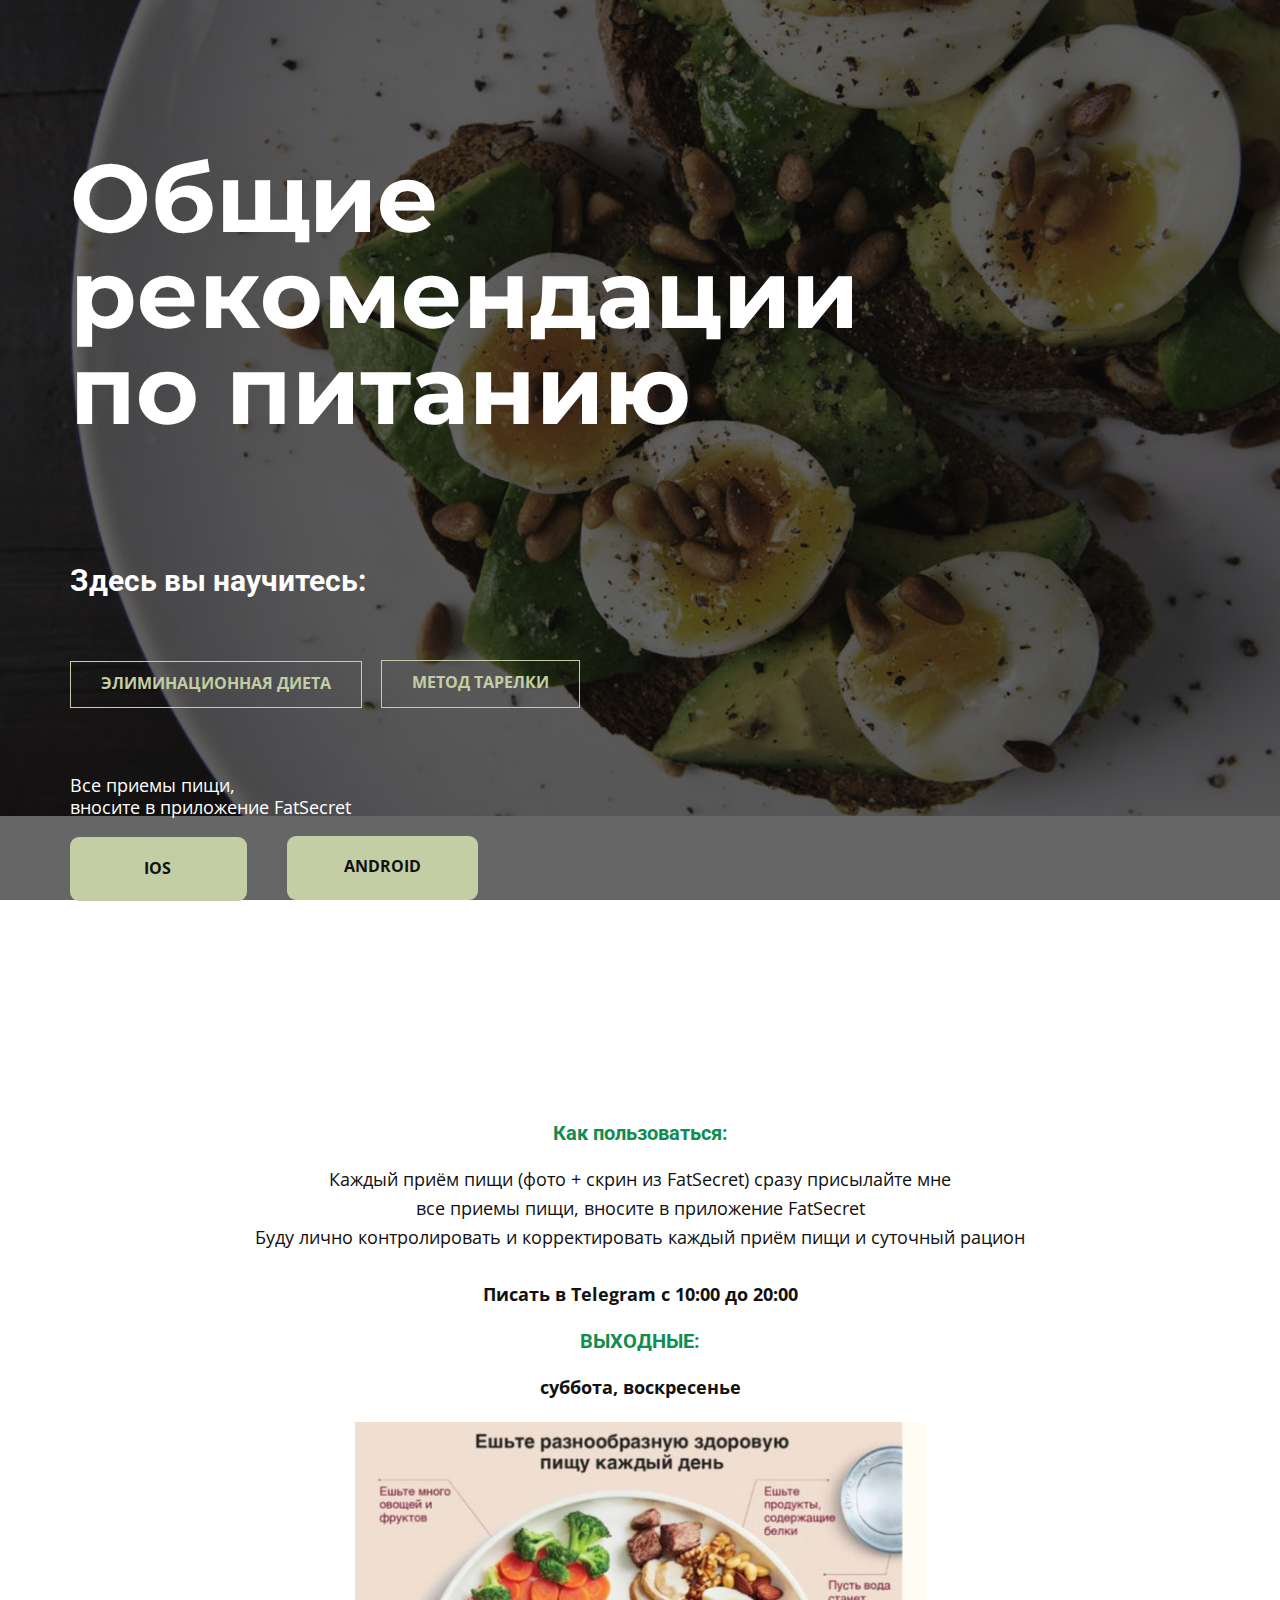
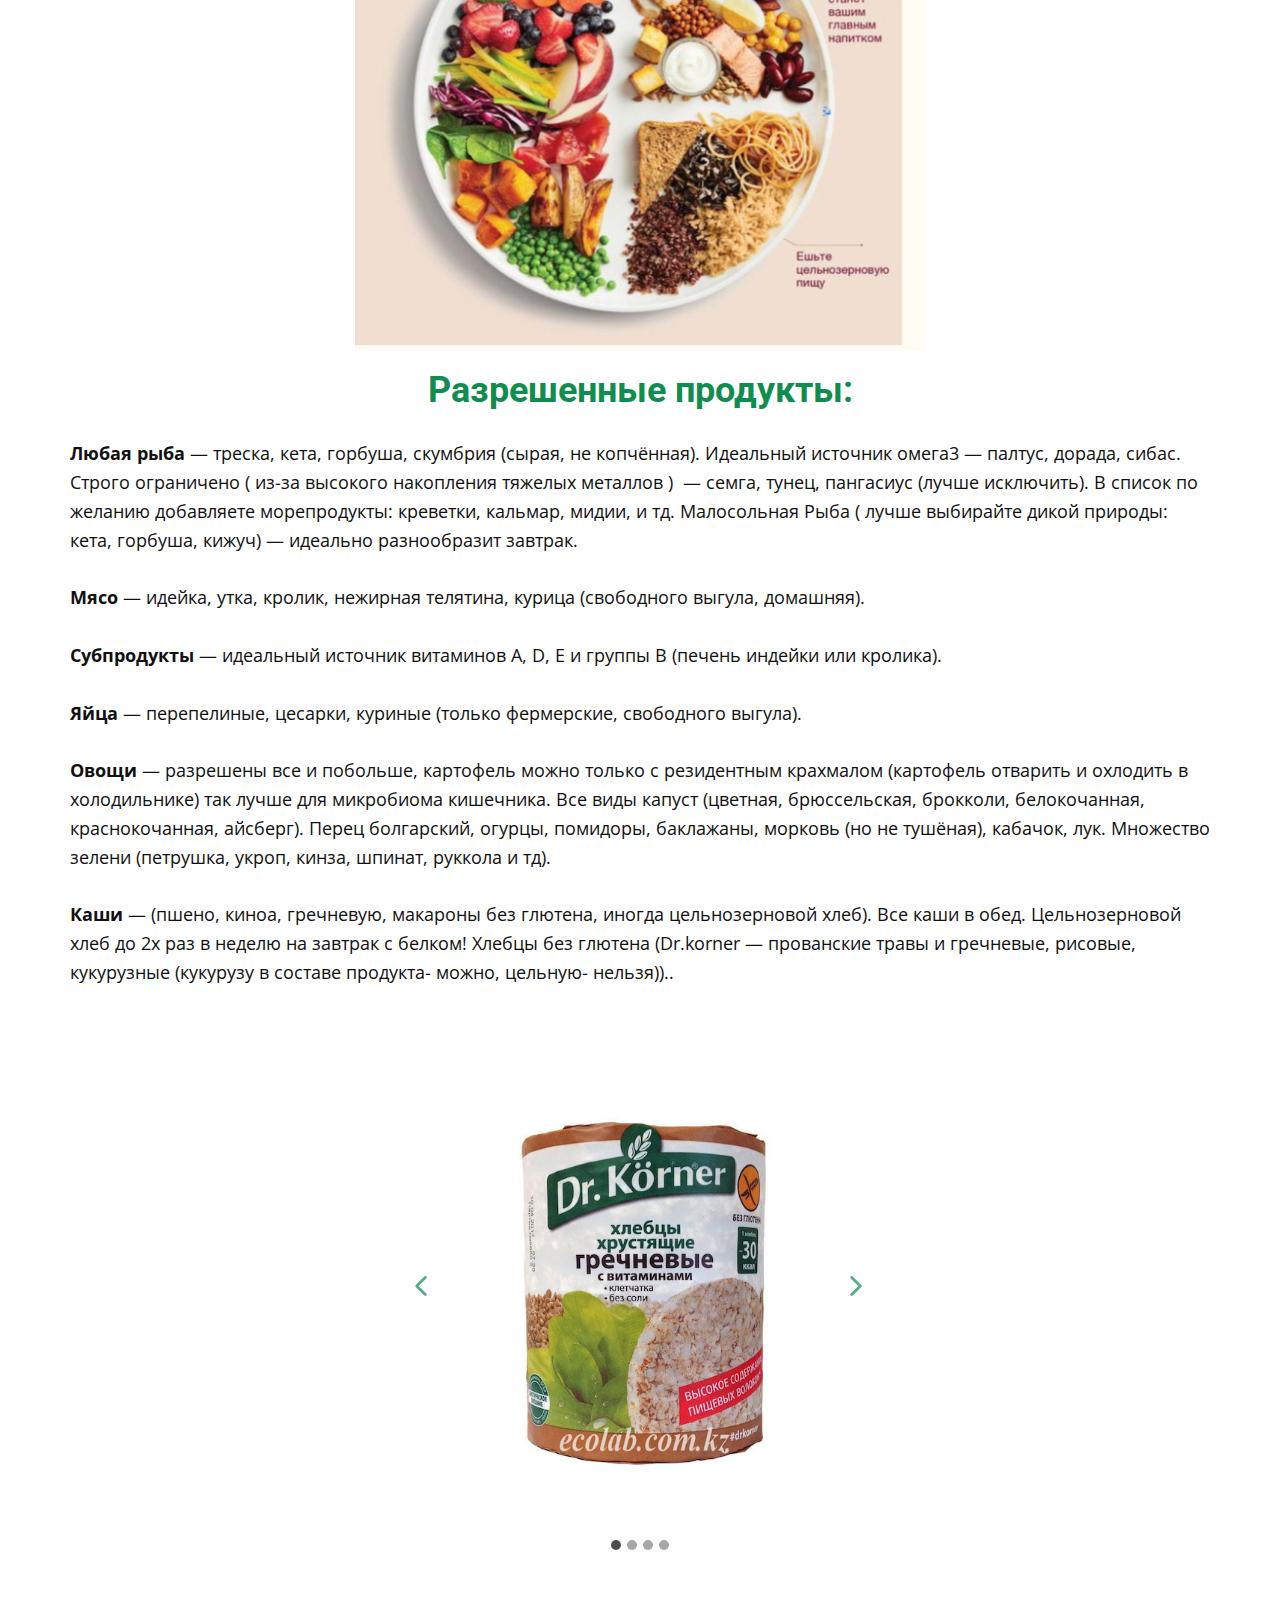
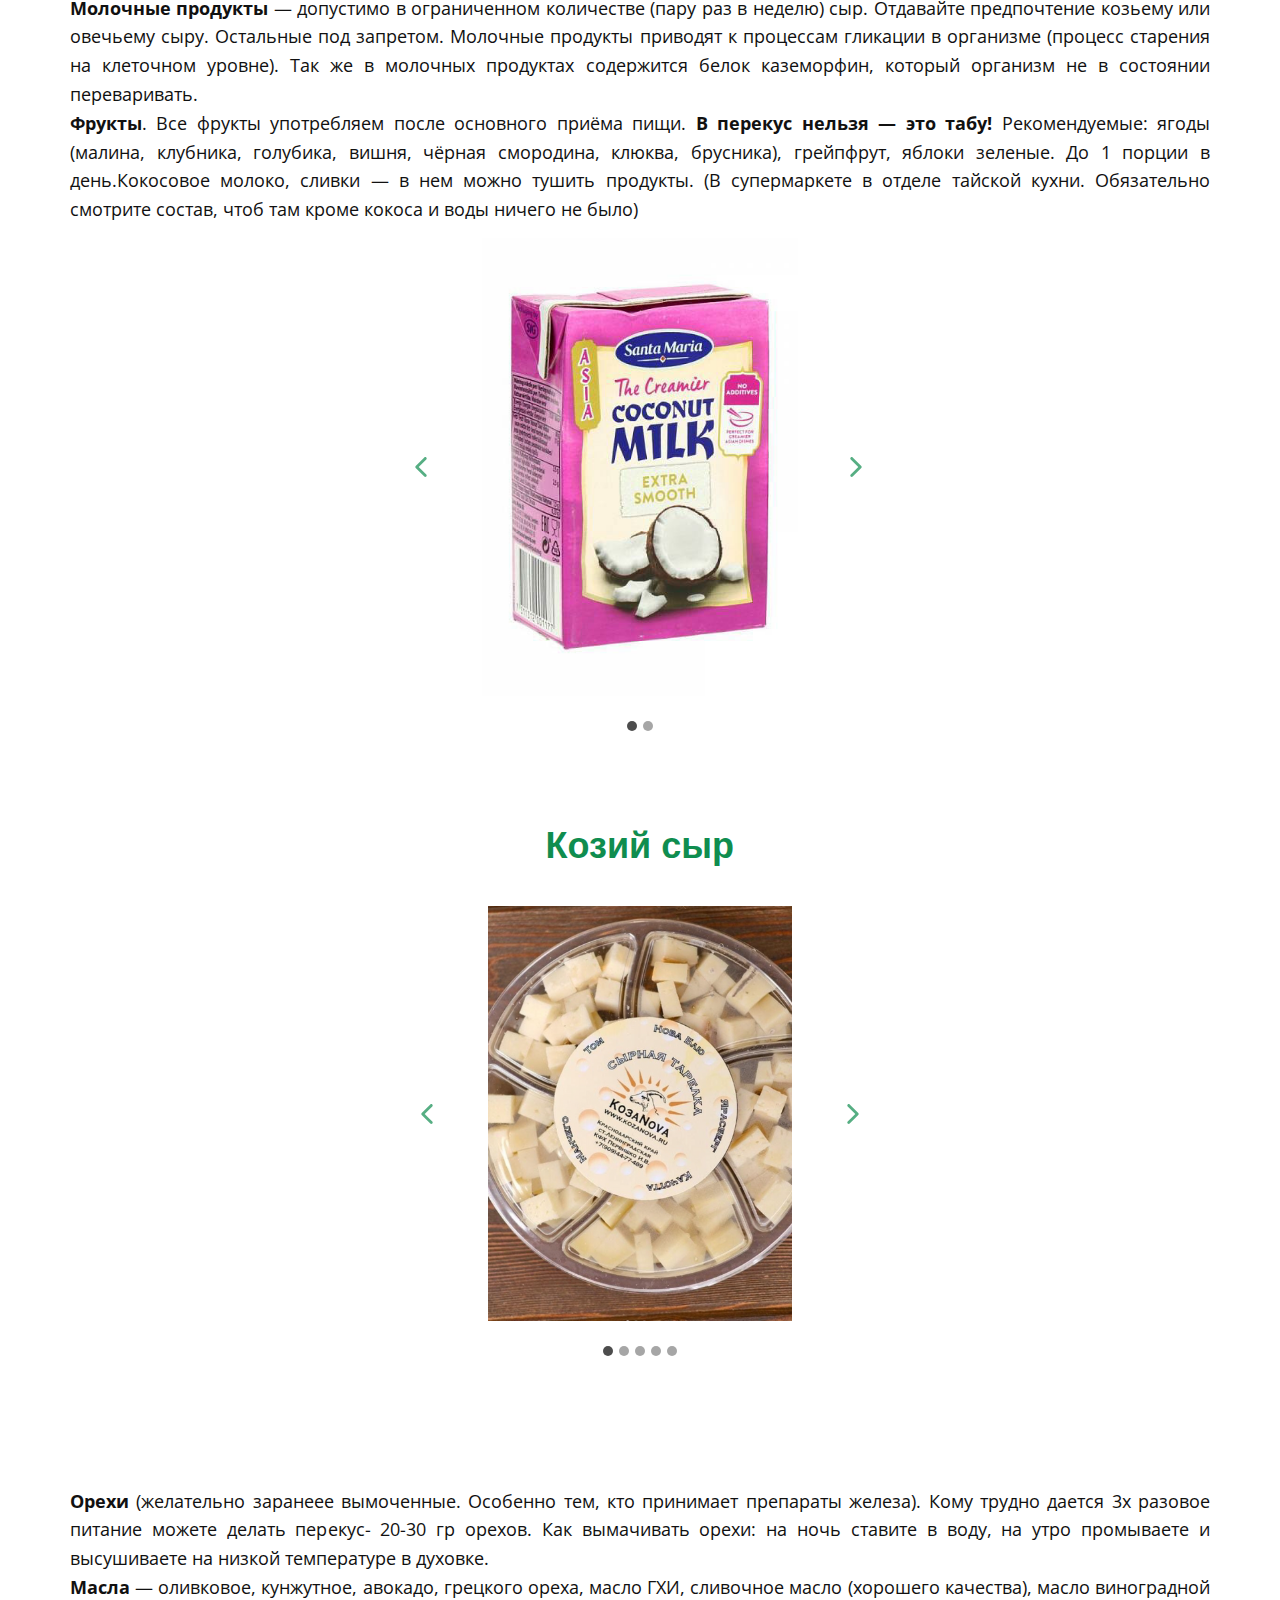
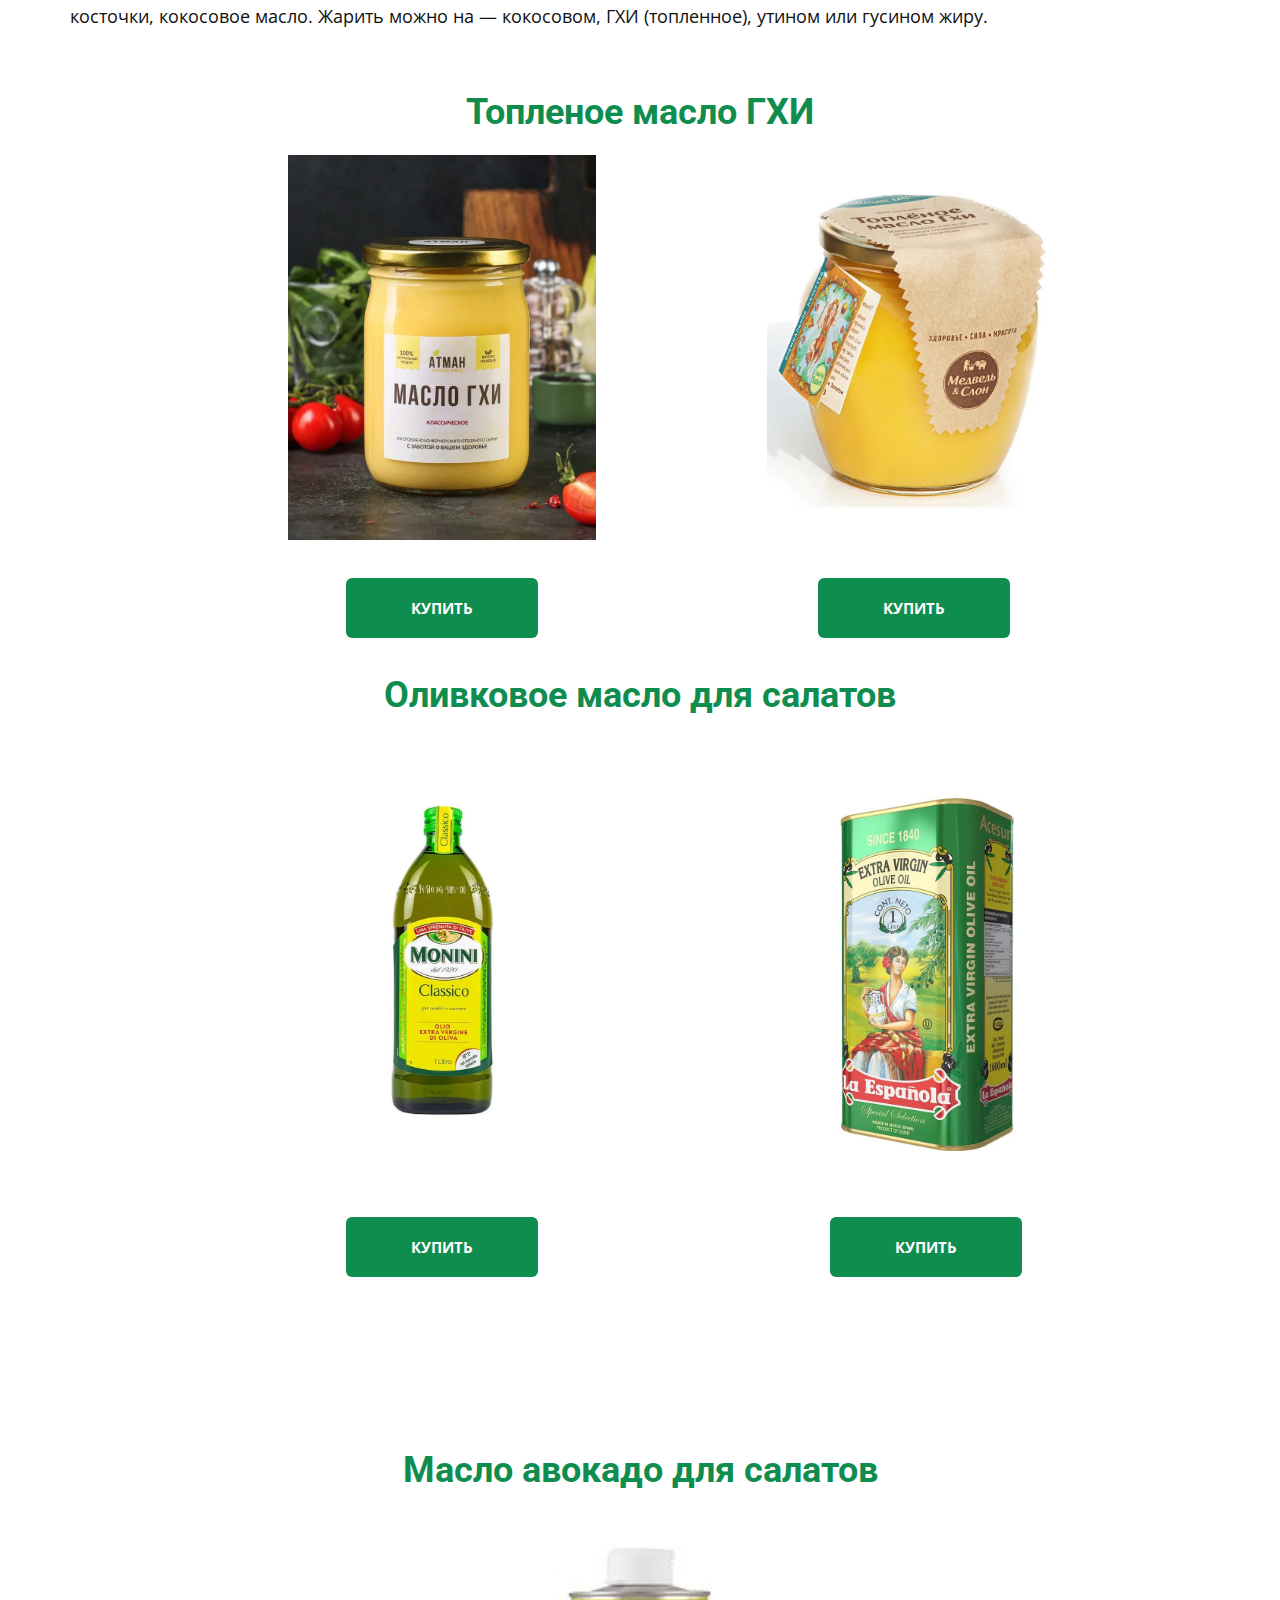
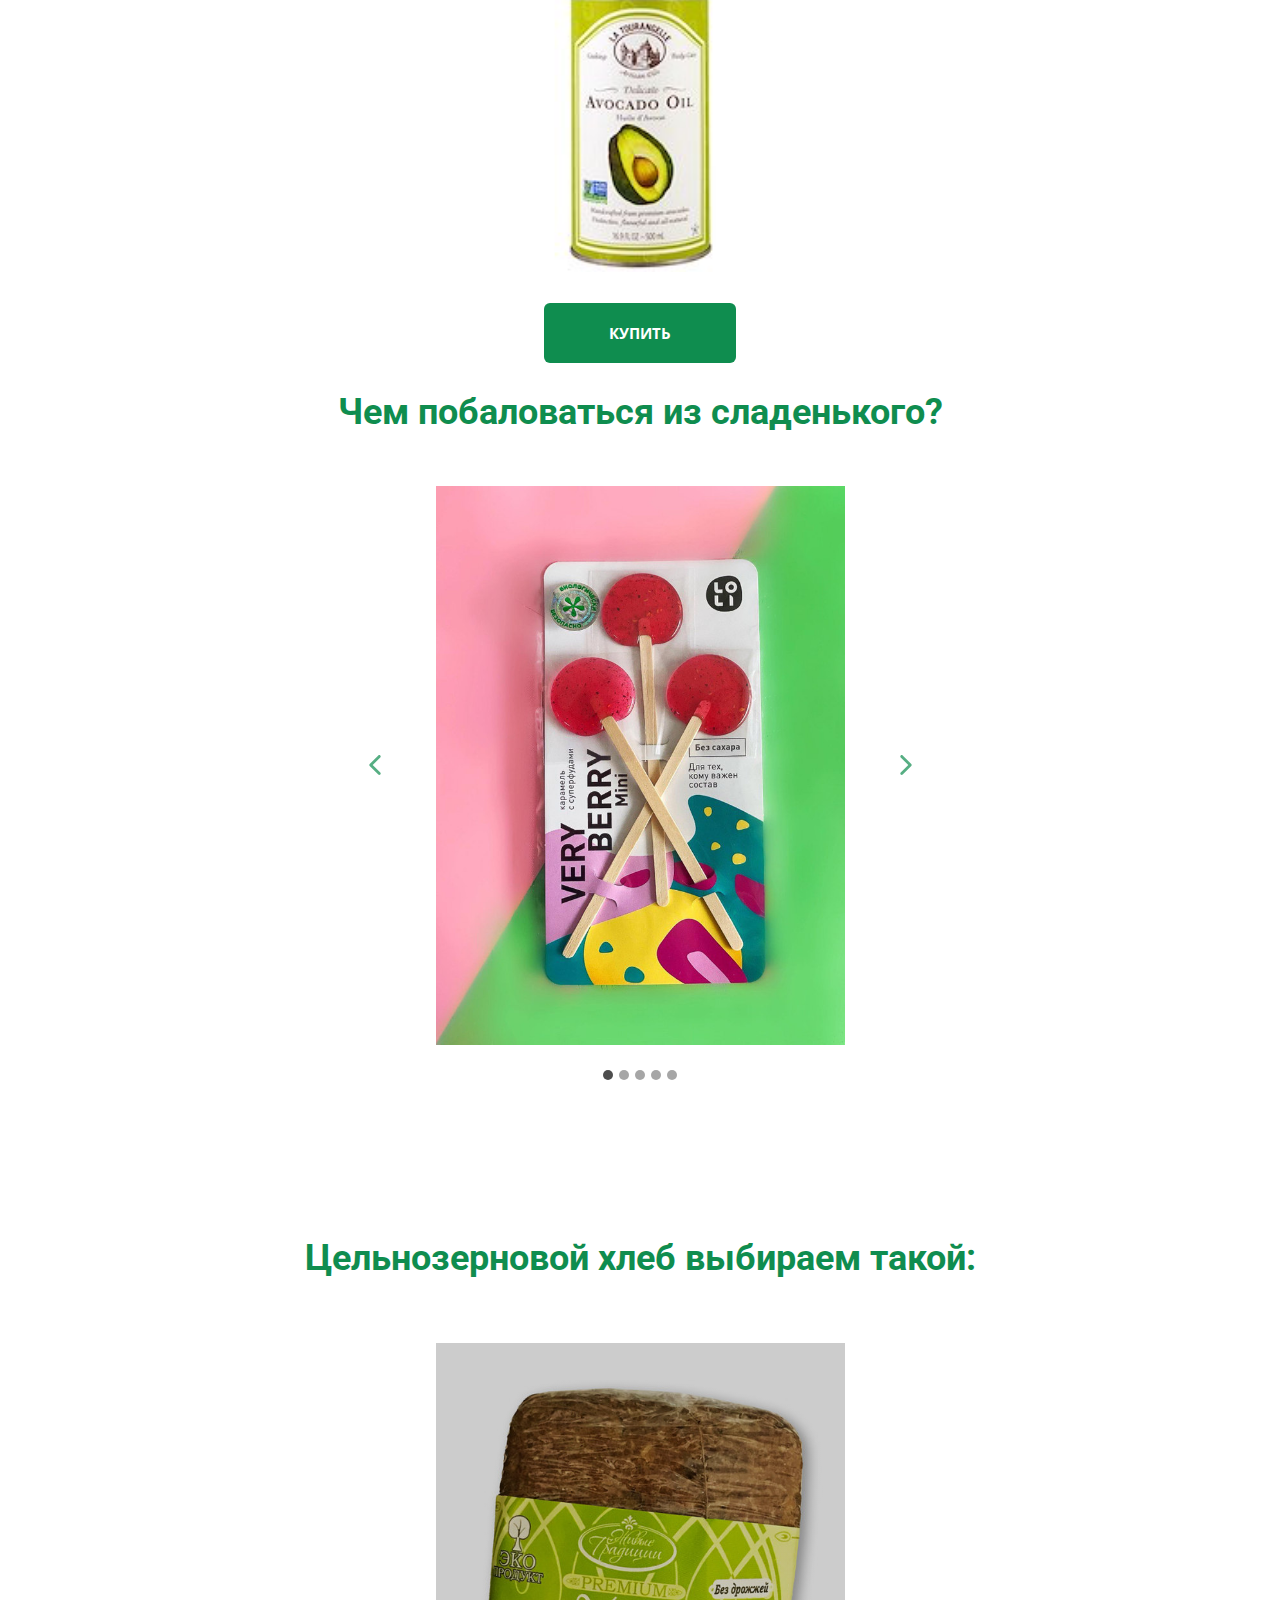
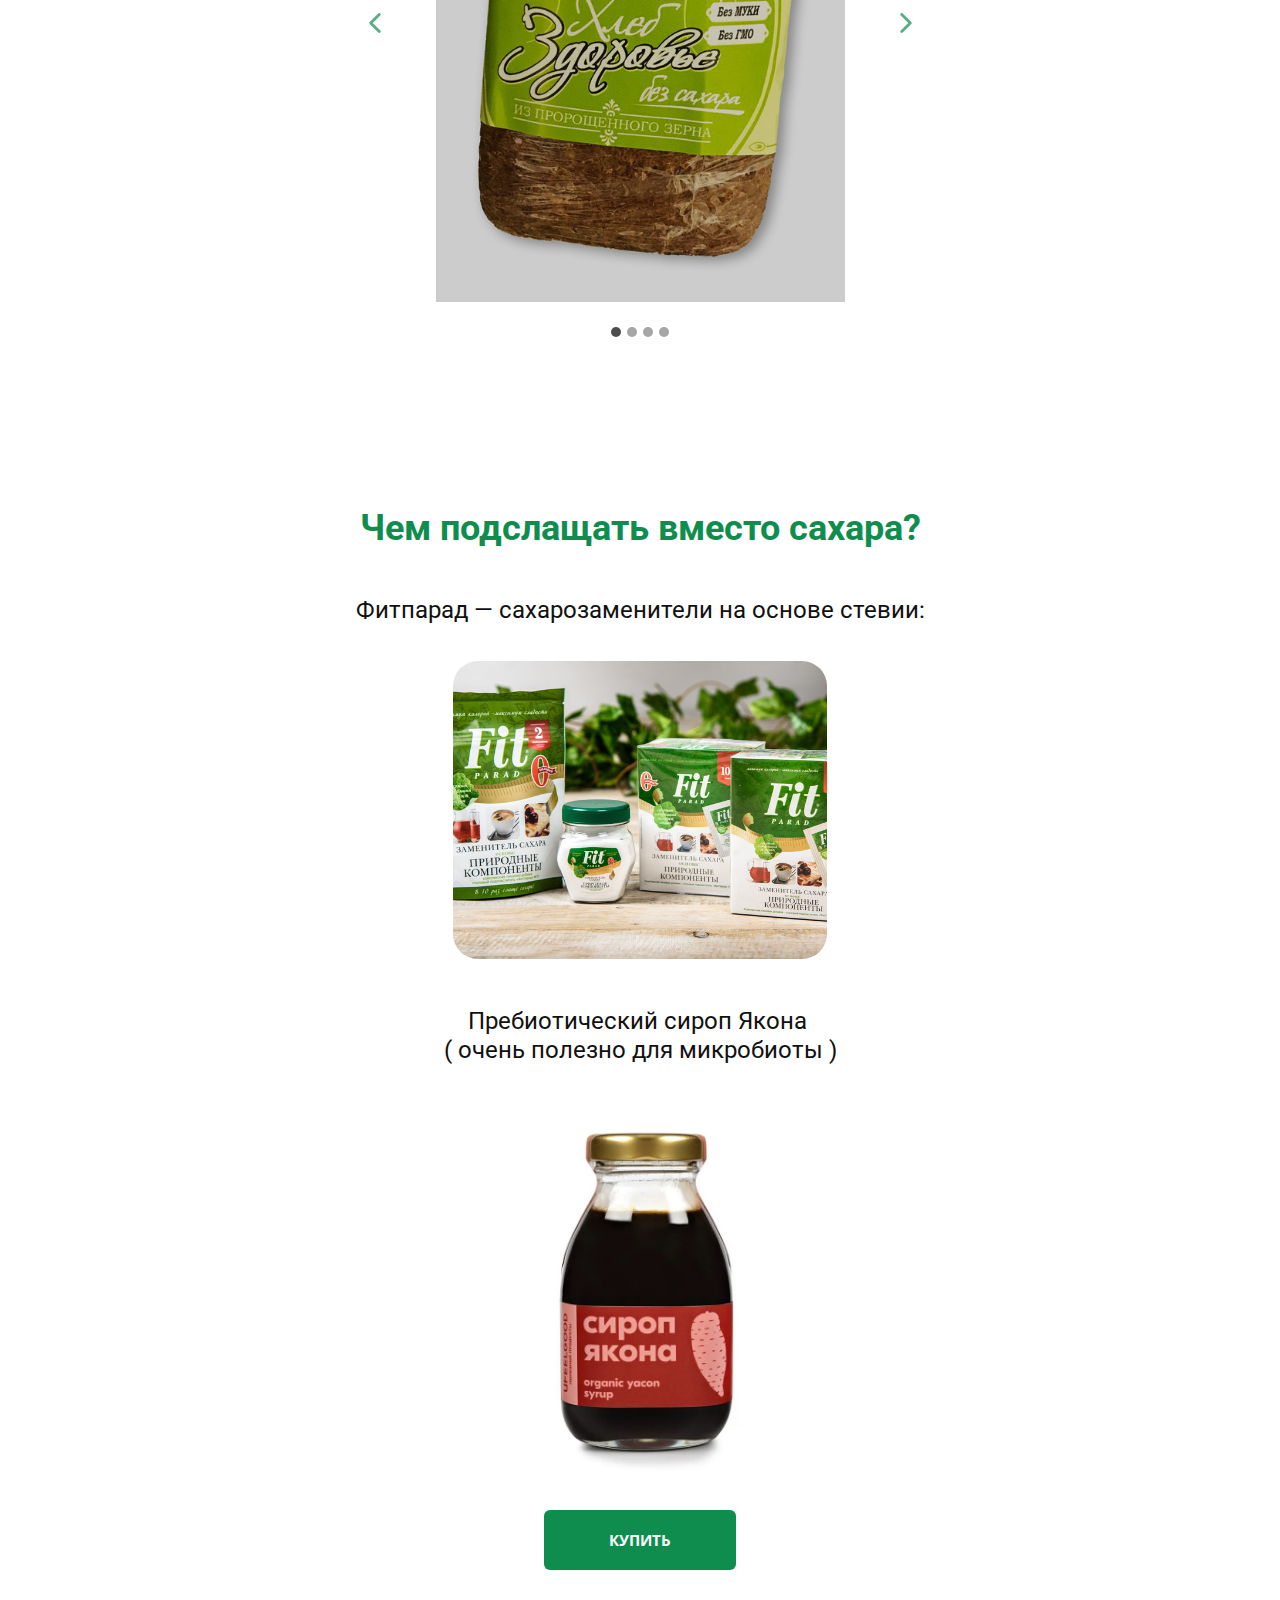
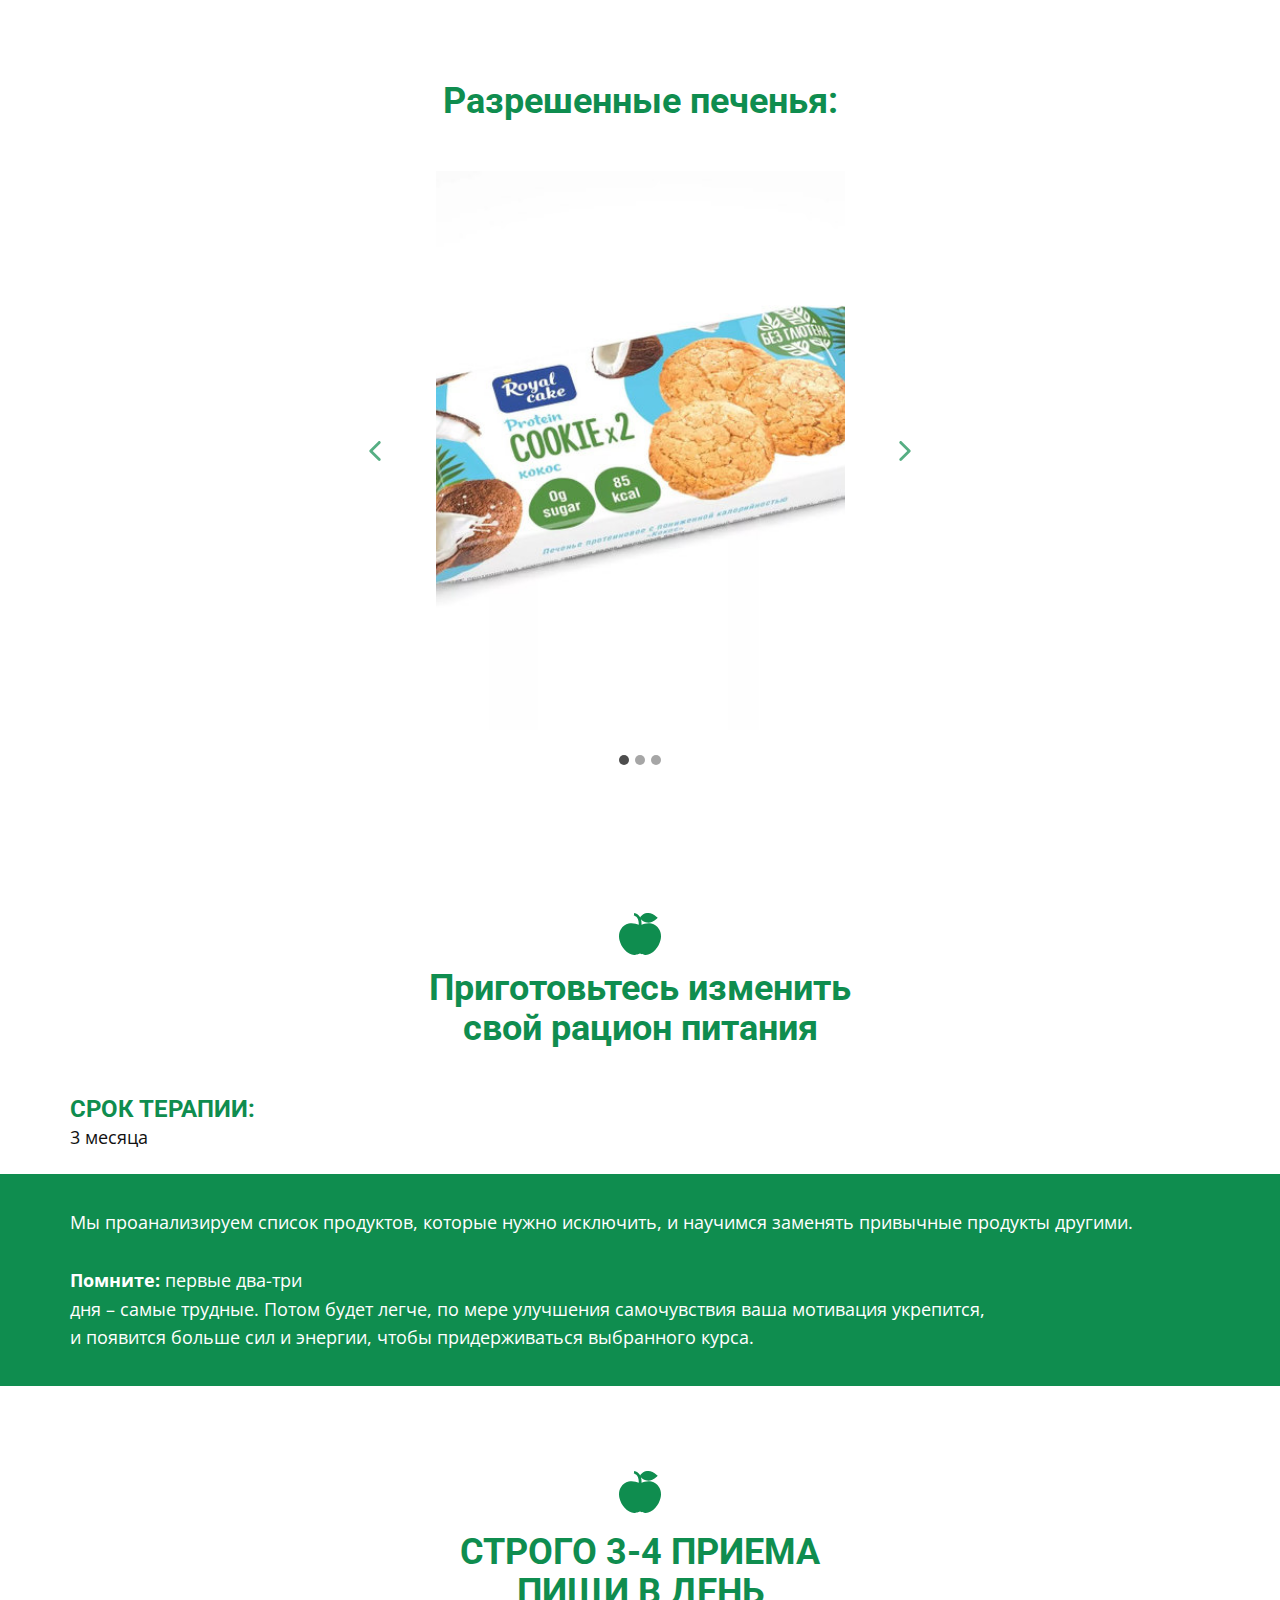
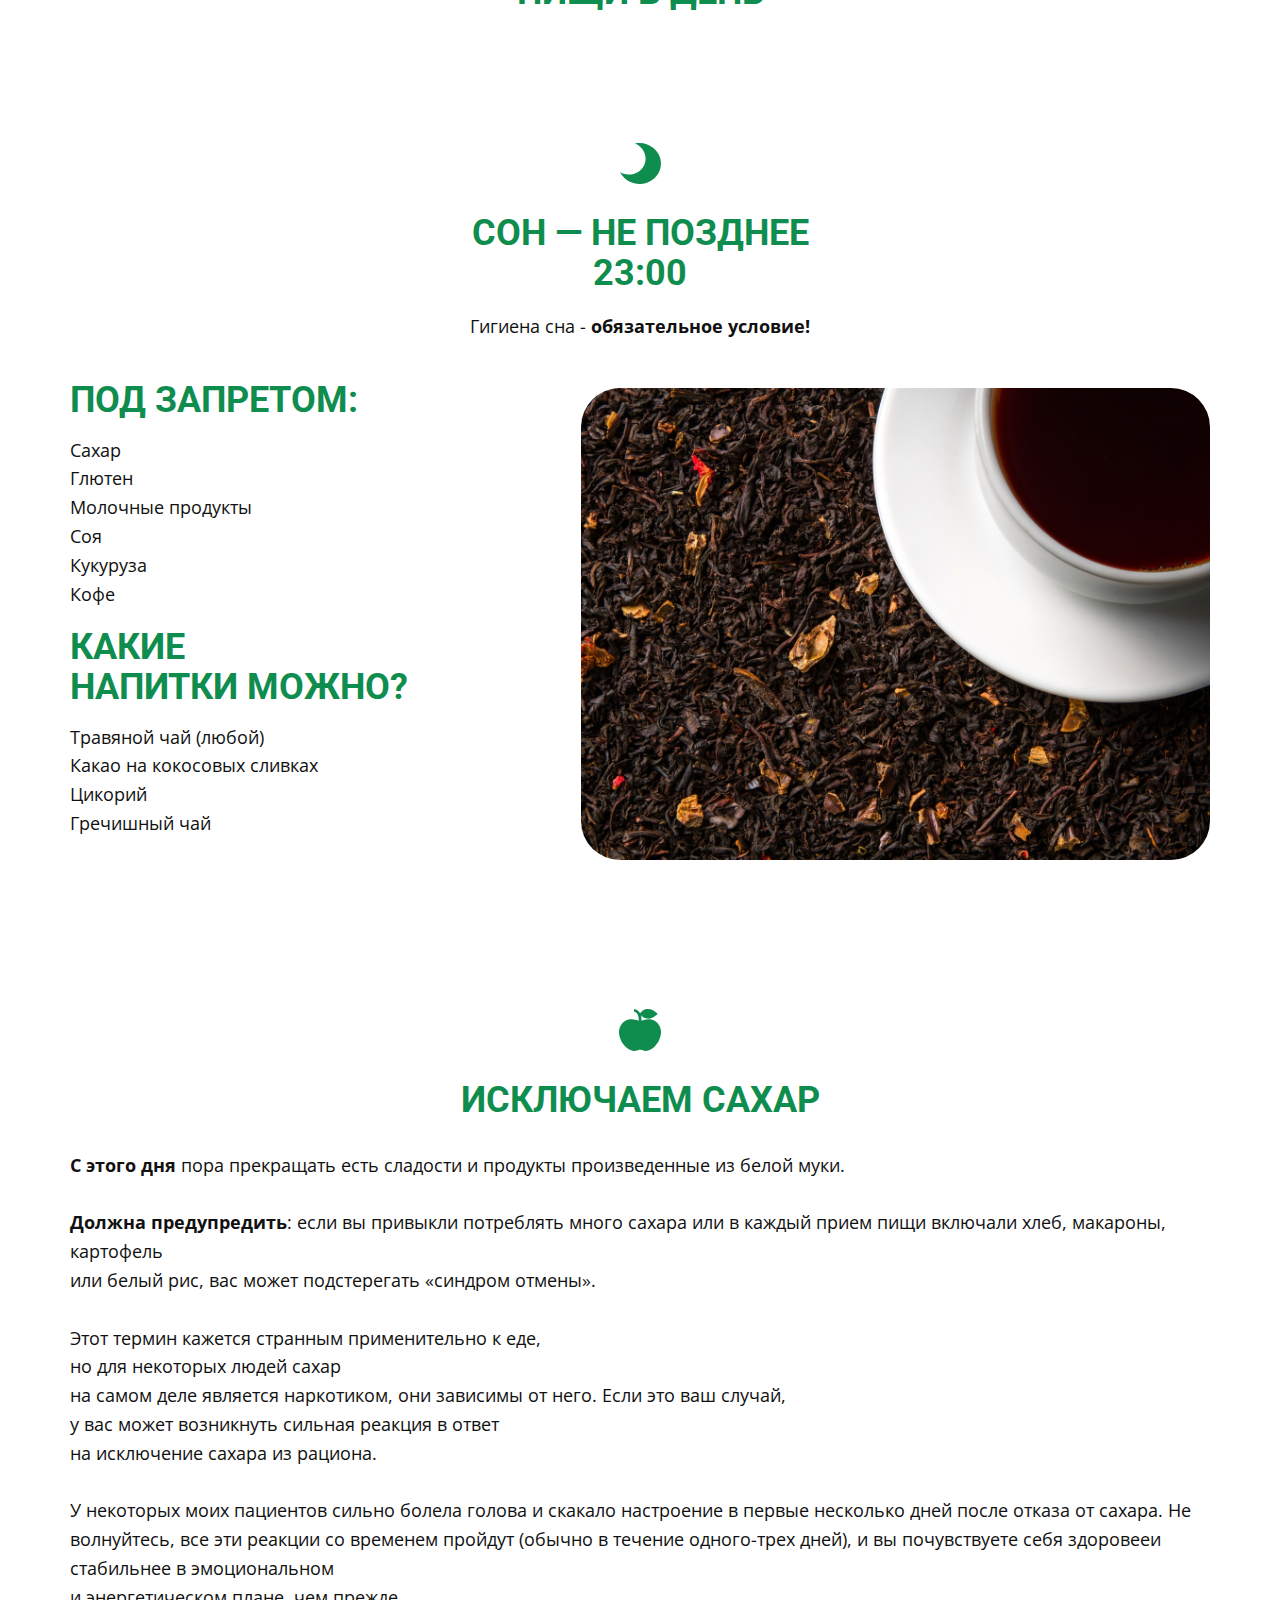
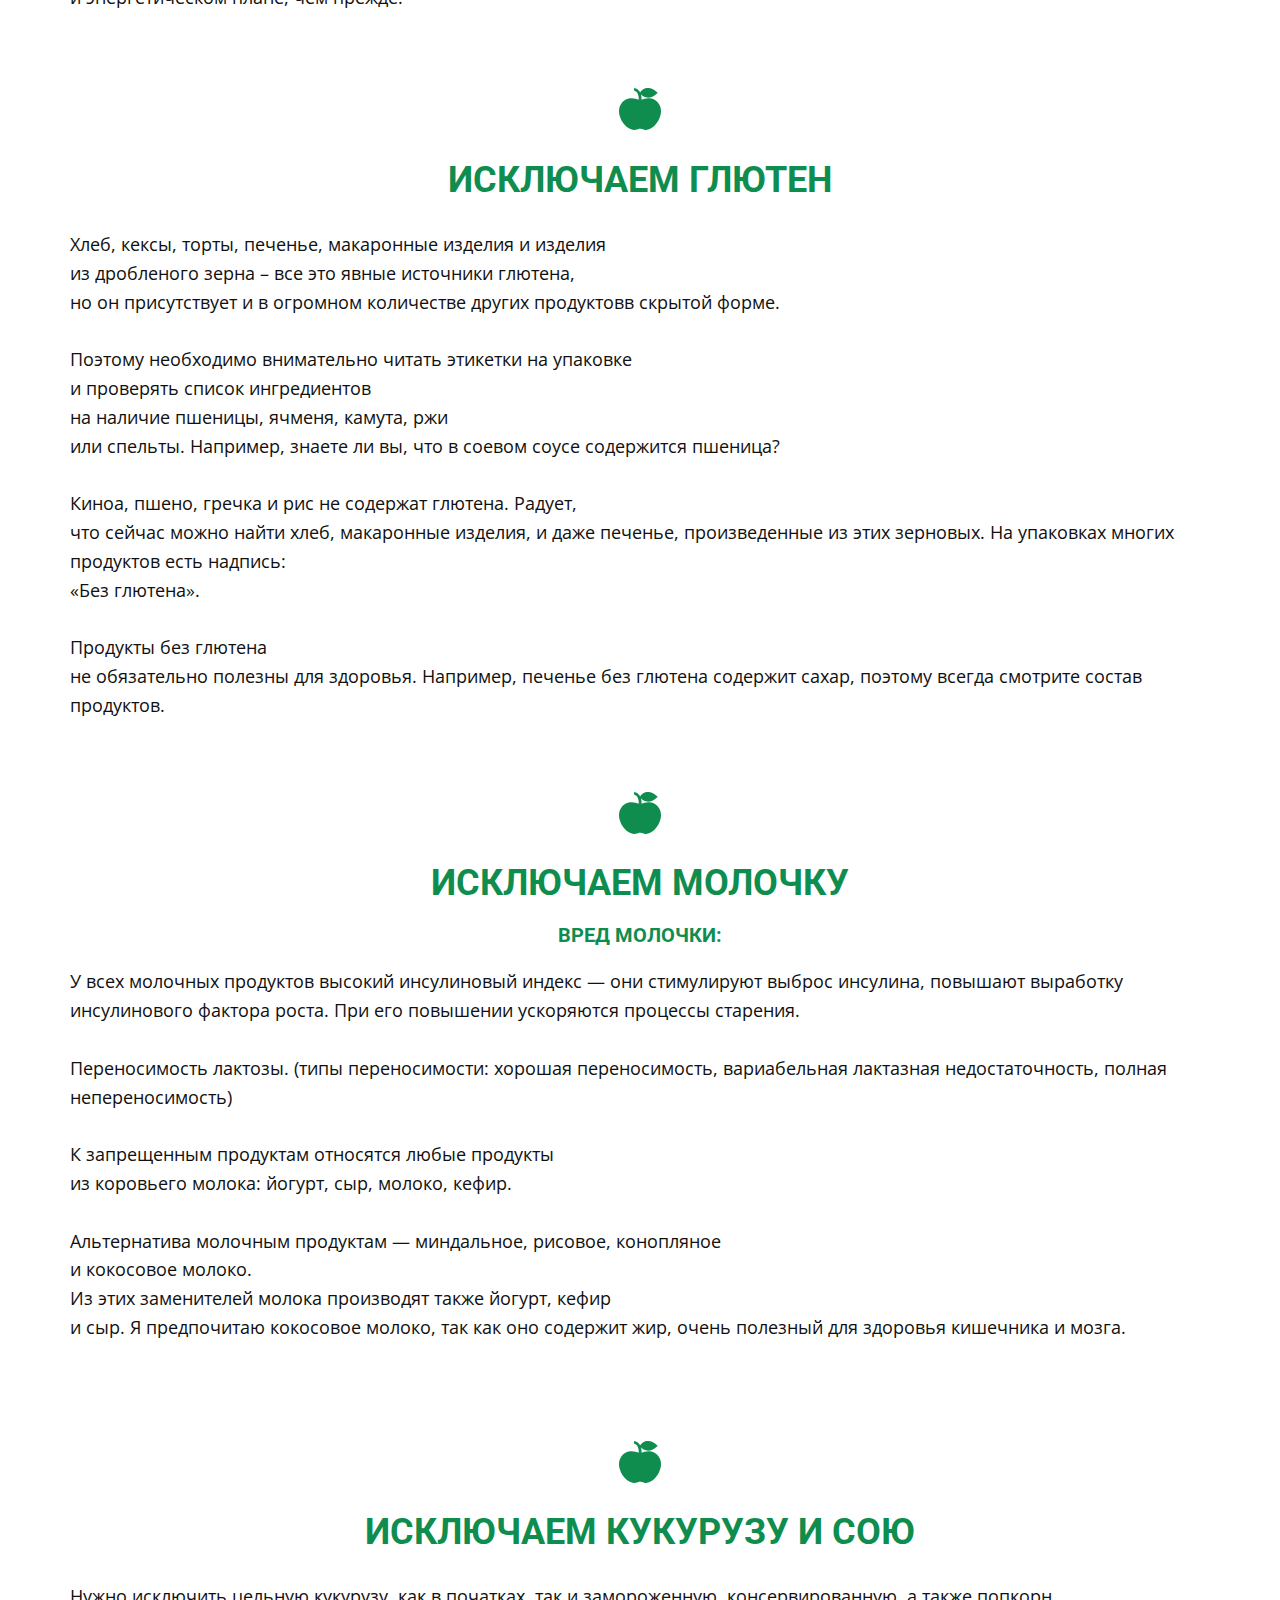
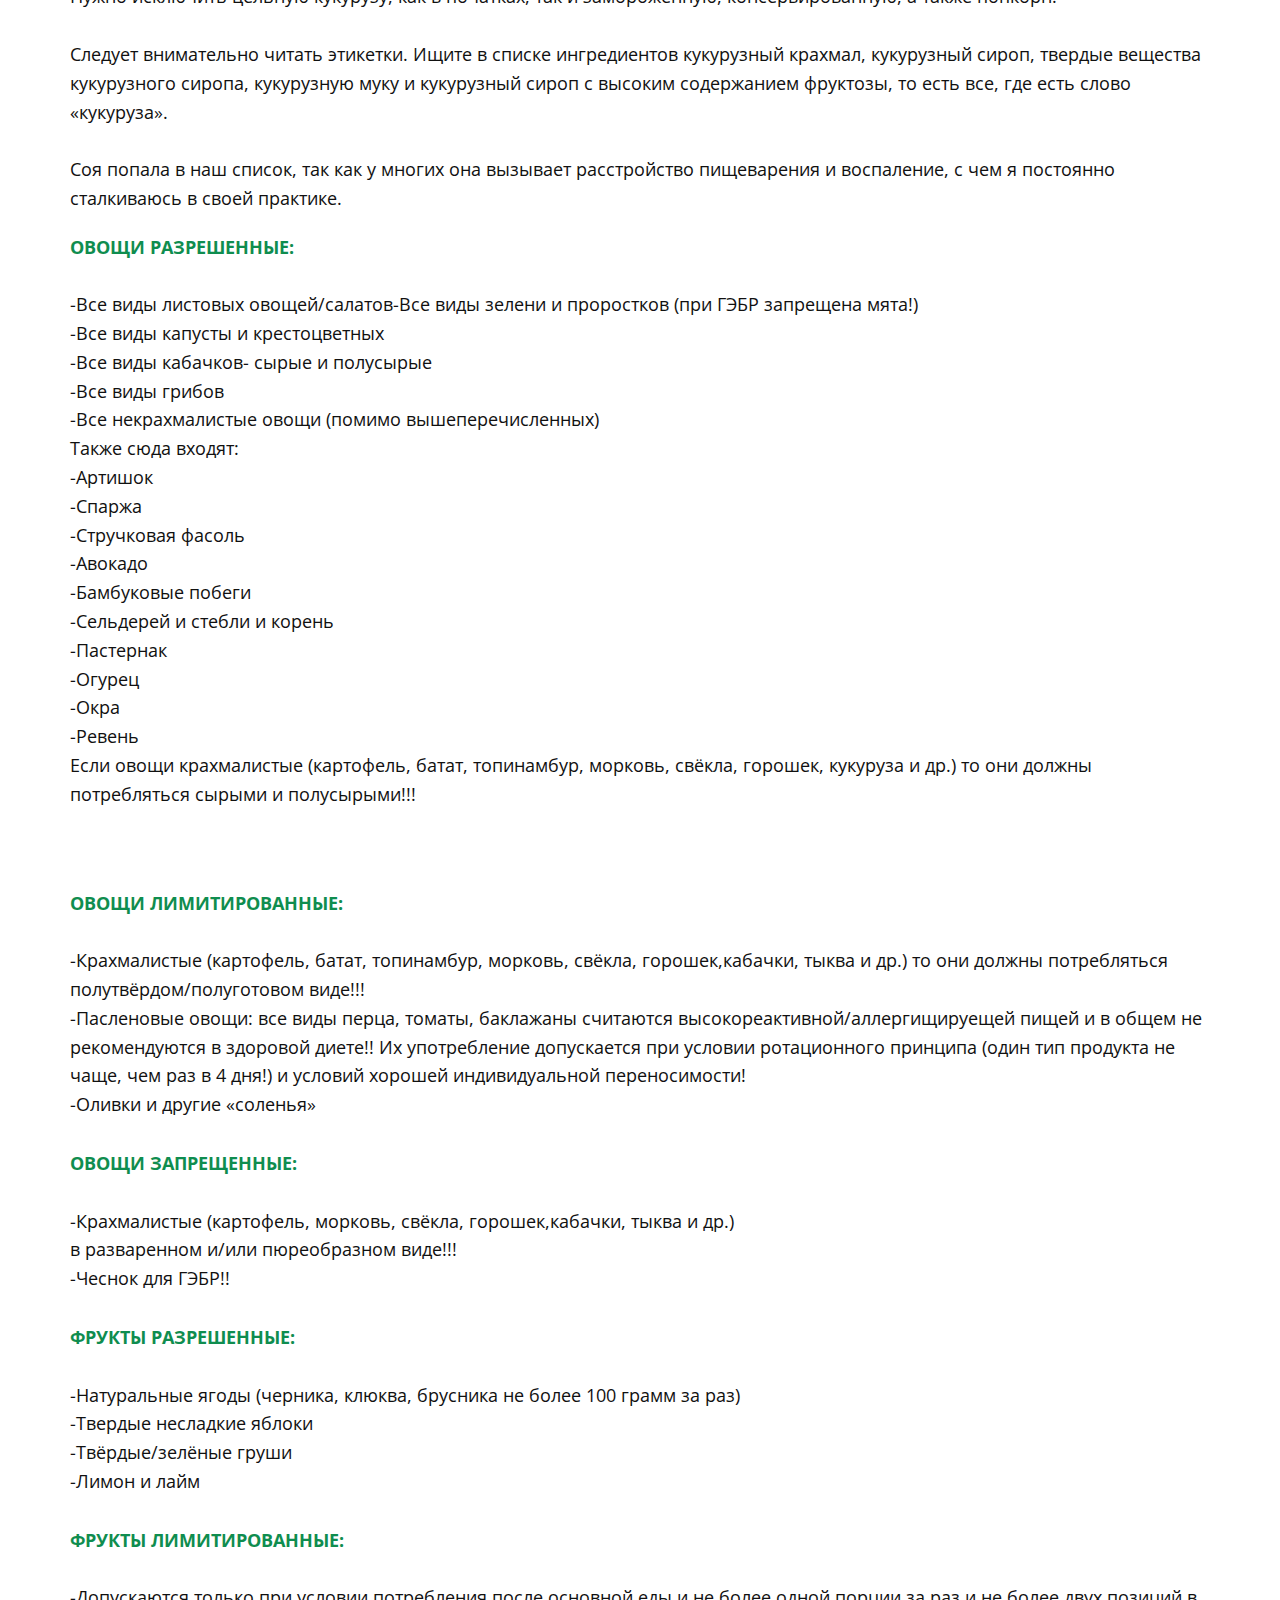
==== index.html @ e692f83a "Add files via upload" ====
<!DOCTYPE html>
<html style="font-size: 16px;" lang="ru"><head>
    <meta name="viewport" content="width=device-width, initial-scale=1.0">
    <meta charset="utf-8">
    <meta name="keywords" content="Общие рекомендациипо питанию, Sample Headline">
    <meta name="description" content="">
    <title>BratashFood</title>
    <link rel="stylesheet" href="nicepage.css" media="screen">
<link rel="stylesheet" href="BratashFood.css" media="screen">
    <script class="u-script" type="text/javascript" src="jquery.js" defer=""></script>
    <script class="u-script" type="text/javascript" src="nicepage.js" defer=""></script>
    <meta name="generator" content="Nicepage 5.1.5, nicepage.com">
    <link id="u-theme-google-font" rel="stylesheet" href="https://fonts.googleapis.com/css?family=Roboto:100,100i,300,300i,400,400i,500,500i,700,700i,900,900i|Open+Sans:300,300i,400,400i,500,500i,600,600i,700,700i,800,800i">
    <link id="u-page-google-font" rel="stylesheet" href="https://fonts.googleapis.com/css?family=Montserrat:100,100i,200,200i,300,300i,400,400i,500,500i,600,600i,700,700i,800,800i,900,900i">
    
    
    
    
    
    
    
    
    
    
    
    
    
    
    
    
    
    
    
    
    
    
    
    
    <script type="application/ld+json">{
		"@context": "http://schema.org",
		"@type": "Organization",
		"name": ""
}</script>
    <meta name="theme-color" content="#0f8d4f">
    <meta property="og:title" content="BratashFood">
    <meta property="og:type" content="website">
  </head>
  <body data-home-page="BratashFood.html" data-home-page-title="BratashFood" class="u-body u-overlap u-overlap-contrast u-overlap-transparent u-xl-mode" data-lang="ru"><header class="u-custom-color-2 u-header u-header" id="sec-be43" data-animation-name="" data-animation-duration="0" data-animation-delay="0" data-animation-direction=""><div class="u-clearfix u-sheet u-sheet-1"></div></header>
    <section class="skrollable u-align-center u-clearfix u-image u-parallax u-shading u-section-1" src="" id="sec-2ebf" data-image-width="1125" data-image-height="750">
      <div class="u-clearfix u-sheet u-sheet-1">
        <h1 class="u-align-left u-custom-font u-font-montserrat u-text u-text-body-alt-color u-title u-text-1">Общие рекомен​​​​​дации<br>по питанию
        </h1>
        <h3 class="u-align-left u-text u-text-2">Здесь вы научитесь:<span style="font-weight: 700;"></span>
        </h3>
        <a href="BratashFood.html#sec-6140" class="u-border-1 u-border-custom-color-1 u-border-hover-white u-btn u-button-style u-none u-text-active-white u-text-custom-color-1 u-text-hover-white u-btn-1">МЕтод тарелки</a>
        <a href="BratashFood.html#sec-49eb" class="u-border-1 u-border-custom-color-1 u-border-hover-white u-btn u-button-style u-none u-text-active-white u-text-custom-color-1 u-text-hover-white u-btn-2">Элиминационная диета<br>
        </a>
        <h6 class="u-align-left u-custom-font u-text u-text-font u-text-white u-text-3">Все приемы пищи,<br>вносите в приложение&nbsp;FatSecret&nbsp;
        </h6>
        <a href="https://play.google.com/store/apps/details?id=com.fatsecret.android&amp;hl=ru&amp;gl=US&amp;pli=1" class="u-border-none u-btn u-btn-round u-button-style u-custom-color-1 u-radius-9 u-btn-3">Android</a>
        <a href="https://apps.apple.com/ru/app/счетчик-калорий-от-fatsecret/id347184248" class="u-border-none u-btn u-btn-round u-button-style u-custom-color-1 u-radius-9 u-btn-4">iOS</a>
      </div>
    </section>
    <section class="u-clearfix u-section-2" id="sec-2c1b">
      <div class="u-clearfix u-sheet u-sheet-1">
        <h5 class="u-align-center u-text u-text-custom-color-2 u-text-default u-text-1">Как пользоваться:<br>
        </h5>
        <p class="u-align-center u-text u-text-default u-text-2">Каждый приём пищи (фото + скрин из FatSecret) сразу присылайте мне<br>все приемы пищи, вносите в приложение FatSecret <br>Буду лично контролировать и корректировать каждый приём пищи и суточный рацион<br>
          <br>
          <span style="font-weight: 700;">Писать в Telegram с 10:00 до 20:00</span>
        </p>
        <h5 class="u-align-center u-text u-text-custom-color-2 u-text-default u-text-3">ВЫХОДНЫЕ:</h5>
        <p class="u-align-center u-text u-text-default u-text-4">суббота, воскресенье</p>
        <img class="u-image u-image-default u-image-1" src="images/olga_eda_photo.jpeg" alt="" data-image-width="1170" data-image-height="1085">
        <h2 class="u-align-center u-text u-text-custom-color-2 u-text-default u-text-5">Разрешенные продукты:</h2>
        <p class="u-align-left u-text u-text-default u-text-6">
          <span style="font-weight: 700;">Любая рыба&nbsp;</span>—&nbsp;треска, кета, горбуша, скумбрия (сырая, не копчённая). Идеальный источник омега3 — палтус, дорада, сибас. Строго&nbsp;ограничено&nbsp;( из-за высокого накопления тяжелых металлов )&nbsp;&nbsp;— семга, тунец, пангасиус (лучше исключить). В список по желанию добавляете морепродукты: креветки, кальмар, мидии, и тд. Малосольная Рыба ( лучше выбирайте дикой природы: кета, горбуша, кижуч)&nbsp;— идеально разнообразит завтрак.<br>
          <br>
          <span style="font-weight: 700;">Мясо</span>&nbsp;— идейка, утка, кролик, нежирная телятина, курица (свободного выгула, домашняя).&nbsp;<br>
          <br>
          <span style="font-weight: 700;">Субпродукты</span>&nbsp;— идеальный источник витаминов A, D, E и группы B (печень индейки или кролика).<br>
          <br>
          <span style="font-weight: 700;">Яйца&nbsp;</span>— перепелиные, цесарки, куриные (только фермерские, свободного выгула).<br>
          <br>
          <span style="font-weight: 700;">Овощи</span>&nbsp;— разрешены все и побольше, картофель можно только с резидентным крахмалом (картофель отварить и охлодить в холодильнике) так лучше для микробиома кишечника. Все виды капуст (цветная, брюссельская, брокколи, белокочанная, краснокочанная, айсберг). Перец болгарский, огурцы, помидоры, баклажаны, морковь (но не тушёная), кабачок, лук. Множество зелени (петрушка, укроп, кинза, шпинат, руккола и тд).<br>
          <br>
          <span style="font-weight: 700;">Каши</span>&nbsp;— (пшено, киноа, гречневую, макароны без глютена, иногда цельнозерновой хлеб).&nbsp;Все каши в обед.&nbsp;Цельнозерновой хлеб до 2х раз в неделю на завтрак с белком! Хлебцы без глютена (Dr.korner — прованские травы и гречневые, рисовые, кукурузные (кукурузу в составе продукта- можно, цельную- нельзя))..
        </p>
        <div class="u-carousel u-carousel-duration-500 u-gallery u-gallery-slider u-layout-carousel u-lightbox u-no-transition u-show-text-on-hover u-gallery-1" id="carousel-f686" data-interval="5000" data-u-ride="carousel">
          <ol class="u-absolute-hcenter u-carousel-indicators u-carousel-indicators-1">
            <li data-u-target="#carousel-f686" data-u-slide-to="0" class="u-active u-grey-70 u-shape-circle" style="width: 10px; height: 10px;"></li>
            <li data-u-target="#carousel-f686" data-u-slide-to="1" class="u-grey-70 u-shape-circle" style="width: 10px; height: 10px;"></li>
            <li data-u-target="#carousel-f686" data-u-slide-to="2" class="u-grey-70 u-shape-circle" style="width: 10px; height: 10px;"></li>
            <li data-u-target="#carousel-f686" data-u-slide-to="3" class="u-grey-70 u-shape-circle" style="width: 10px; height: 10px;"></li>
          </ol>
          <div class="u-carousel-inner u-gallery-inner" role="listbox">
            <div class="u-active u-carousel-item u-effect-fade u-gallery-item u-carousel-item-1" data-image-width="567" data-image-height="613">
              <div class="u-back-slide">
                <img class="u-back-image u-expanded" src="images/1.jpeg">
              </div>
              <div class="u-align-center u-over-slide u-shading u-valign-bottom u-over-slide-1">
                <h3 class="u-gallery-heading"></h3>
                <p class="u-gallery-text"></p>
              </div>
              <style data-mode="XL" data-visited="true"></style>
              <style data-mode="LG"></style>
              <style data-mode="MD"></style>
              <style data-mode="SM"></style>
              <style data-mode="XS" data-visited="true"></style>
            </div>
            <div class="u-carousel-item u-effect-fade u-gallery-item u-carousel-item-2" data-image-width="756" data-image-height="508">
              <div class="u-back-slide">
                <img class="u-back-image u-expanded" src="images/2.jpeg">
              </div>
              <div class="u-align-center u-over-slide u-shading u-valign-bottom u-over-slide-2">
                <h3 class="u-gallery-heading"></h3>
                <p class="u-gallery-text"></p>
              </div>
              <style data-mode="XL" data-visited="true"></style>
              <style data-mode="LG"></style>
              <style data-mode="MD"></style>
              <style data-mode="SM"></style>
              <style data-mode="XS" data-visited="true"></style>
            </div>
            <div class="u-carousel-item u-effect-fade u-gallery-item u-carousel-item-3" data-image-width="567" data-image-height="567">
              <div class="u-back-slide">
                <img class="u-back-image u-expanded" src="images/3.jpeg">
              </div>
              <div class="u-align-center u-over-slide u-shading u-valign-bottom u-over-slide-3">
                <h3 class="u-gallery-heading"></h3>
                <p class="u-gallery-text"></p>
              </div>
              <style data-mode="XL" data-visited="true"></style>
              <style data-mode="LG"></style>
              <style data-mode="MD"></style>
              <style data-mode="SM"></style>
              <style data-mode="XS" data-visited="true"></style>
            </div>
            <div class="u-carousel-item u-effect-fade u-gallery-item u-carousel-item-4" data-image-width="558" data-image-height="798">
              <div class="u-back-slide">
                <img class="u-back-image u-expanded" src="images/4.jpeg">
              </div>
              <div class="u-align-center u-over-slide u-shading u-valign-bottom u-over-slide-4">
                <h3 class="u-gallery-heading"></h3>
                <p class="u-gallery-text"></p>
              </div>
              <style data-mode="XL" data-visited="true"></style>
              <style data-mode="LG"></style>
              <style data-mode="MD"></style>
              <style data-mode="SM"></style>
              <style data-mode="XS" data-visited="true"></style>
            </div>
          </div>
          <a class="u-absolute-vcenter u-carousel-control u-carousel-control-prev u-opacity u-opacity-70 u-spacing-10 u-text-custom-color-2 u-carousel-control-1" href="#carousel-f686" role="button" data-u-slide="prev">
            <span aria-hidden="true">
              <svg viewBox="0 0 451.847 451.847"><path d="M97.141,225.92c0-8.095,3.091-16.192,9.259-22.366L300.689,9.27c12.359-12.359,32.397-12.359,44.751,0
c12.354,12.354,12.354,32.388,0,44.748L173.525,225.92l171.903,171.909c12.354,12.354,12.354,32.391,0,44.744
c-12.354,12.365-32.386,12.365-44.745,0l-194.29-194.281C100.226,242.115,97.141,234.018,97.141,225.92z"></path></svg>
            </span>
            <span class="sr-only">
              <svg viewBox="0 0 451.847 451.847"><path d="M97.141,225.92c0-8.095,3.091-16.192,9.259-22.366L300.689,9.27c12.359-12.359,32.397-12.359,44.751,0
c12.354,12.354,12.354,32.388,0,44.748L173.525,225.92l171.903,171.909c12.354,12.354,12.354,32.391,0,44.744
c-12.354,12.365-32.386,12.365-44.745,0l-194.29-194.281C100.226,242.115,97.141,234.018,97.141,225.92z"></path></svg>
            </span>
          </a>
          <a class="u-absolute-vcenter u-carousel-control u-carousel-control-next u-opacity u-opacity-70 u-spacing-10 u-text-custom-color-2 u-carousel-control-2" href="#carousel-f686" role="button" data-u-slide="next">
            <span aria-hidden="true">
              <svg viewBox="0 0 451.846 451.847"><path d="M345.441,248.292L151.154,442.573c-12.359,12.365-32.397,12.365-44.75,0c-12.354-12.354-12.354-32.391,0-44.744
L278.318,225.92L106.409,54.017c-12.354-12.359-12.354-32.394,0-44.748c12.354-12.359,32.391-12.359,44.75,0l194.287,194.284
c6.177,6.18,9.262,14.271,9.262,22.366C354.708,234.018,351.617,242.115,345.441,248.292z"></path></svg>
            </span>
            <span class="sr-only">
              <svg viewBox="0 0 451.846 451.847"><path d="M345.441,248.292L151.154,442.573c-12.359,12.365-32.397,12.365-44.75,0c-12.354-12.354-12.354-32.391,0-44.744
L278.318,225.92L106.409,54.017c-12.354-12.359-12.354-32.394,0-44.748c12.354-12.359,32.391-12.359,44.75,0l194.287,194.284
c6.177,6.18,9.262,14.271,9.262,22.366C354.708,234.018,351.617,242.115,345.441,248.292z"></path></svg>
            </span>
          </a>
        </div>
      </div>
    </section>
    <section class="u-clearfix u-section-3" id="sec-3c73">
      <div class="u-clearfix u-sheet u-sheet-1">
        <p class="u-align-justify u-text u-text-1">
          <span style="font-weight: 700;">Молочные продукты </span>— допустимо в ограниченном количестве (пару раз в неделю) сыр. Отдавайте предпочтение козьему или овечьему сыру. Остальные под запретом. Молочные продукты приводят к процессам гликации в организме (процесс старения на клеточном уровне). Так же в молочных продуктах содержится белок каземорфин, который организм не в состоянии переваривать.<br>
          <span style="font-weight: 700;">Фрукты</span>. Все фрукты употребляем после основного приёма пищи. <span style="font-weight: 700;">В перекус нельзя — это табу!</span> Рекомендуемые: ягоды (малина, клубника, голубика, вишня, чёрная смородина, клюква, брусника), грейпфрут, яблоки зеленые. До 1 порции в день.Кокосовое молоко, сливки — в нем можно тушить продукты. (В супермаркете в отделе тайской кухни. Обязательно смотрите состав, чтоб там кроме кокоса и воды ничего не было) 
        </p>
        <div class="u-carousel u-carousel-duration-500 u-gallery u-gallery-slider u-layout-carousel u-lightbox u-no-transition u-show-text-on-hover u-gallery-1" id="carousel-4fc6" data-interval="5000" data-u-ride="carousel">
          <ol class="u-absolute-hcenter u-carousel-indicators u-carousel-indicators-1">
            <li data-u-target="#carousel-4fc6" data-u-slide-to="0" class="u-active u-grey-70 u-shape-circle" style="width: 10px; height: 10px;"></li>
            <li data-u-target="#carousel-4fc6" data-u-slide-to="1" class="u-grey-70 u-shape-circle" style="width: 10px; height: 10px;"></li>
          </ol>
          <div class="u-carousel-inner u-gallery-inner" role="listbox">
            <div class="u-active u-carousel-item u-effect-fade u-gallery-item u-carousel-item-1">
              <div class="u-back-slide" data-image-width="600" data-image-height="600">
                <img class="u-back-image u-expanded" src="images/5.jpeg" alt="">
              </div>
              <div class="u-align-center u-over-slide u-shading u-valign-bottom u-over-slide-1">
                <h3 class="u-gallery-heading"></h3>
                <p class="u-gallery-text"></p>
              </div>
            </div>
            <div class="u-carousel-item u-effect-fade u-gallery-item u-carousel-item-2">
              <div class="u-back-slide" data-image-width="536" data-image-height="770">
                <img class="u-back-image u-expanded" src="images/6.jpeg" alt="">
              </div>
              <div class="u-align-center u-over-slide u-shading u-valign-bottom u-over-slide-2">
                <h3 class="u-gallery-heading"></h3>
                <p class="u-gallery-text"></p>
              </div>
            </div>
          </div>
          <a class="u-absolute-vcenter u-carousel-control u-carousel-control-prev u-opacity u-opacity-70 u-spacing-10 u-text-custom-color-2 u-carousel-control-1" href="#carousel-4fc6" role="button" data-u-slide="prev">
            <span aria-hidden="true">
              <svg viewBox="0 0 451.847 451.847"><path d="M97.141,225.92c0-8.095,3.091-16.192,9.259-22.366L300.689,9.27c12.359-12.359,32.397-12.359,44.751,0
c12.354,12.354,12.354,32.388,0,44.748L173.525,225.92l171.903,171.909c12.354,12.354,12.354,32.391,0,44.744
c-12.354,12.365-32.386,12.365-44.745,0l-194.29-194.281C100.226,242.115,97.141,234.018,97.141,225.92z"></path></svg>
            </span>
            <span class="sr-only">
              <svg viewBox="0 0 451.847 451.847"><path d="M97.141,225.92c0-8.095,3.091-16.192,9.259-22.366L300.689,9.27c12.359-12.359,32.397-12.359,44.751,0
c12.354,12.354,12.354,32.388,0,44.748L173.525,225.92l171.903,171.909c12.354,12.354,12.354,32.391,0,44.744
c-12.354,12.365-32.386,12.365-44.745,0l-194.29-194.281C100.226,242.115,97.141,234.018,97.141,225.92z"></path></svg>
            </span>
          </a>
          <a class="u-absolute-vcenter u-carousel-control u-carousel-control-next u-opacity u-opacity-70 u-spacing-10 u-text-custom-color-2 u-carousel-control-2" href="#carousel-4fc6" role="button" data-u-slide="next">
            <span aria-hidden="true">
              <svg viewBox="0 0 451.846 451.847"><path d="M345.441,248.292L151.154,442.573c-12.359,12.365-32.397,12.365-44.75,0c-12.354-12.354-12.354-32.391,0-44.744
L278.318,225.92L106.409,54.017c-12.354-12.359-12.354-32.394,0-44.748c12.354-12.359,32.391-12.359,44.75,0l194.287,194.284
c6.177,6.18,9.262,14.271,9.262,22.366C354.708,234.018,351.617,242.115,345.441,248.292z"></path></svg>
            </span>
            <span class="sr-only">
              <svg viewBox="0 0 451.846 451.847"><path d="M345.441,248.292L151.154,442.573c-12.359,12.365-32.397,12.365-44.75,0c-12.354-12.354-12.354-32.391,0-44.744
L278.318,225.92L106.409,54.017c-12.354-12.359-12.354-32.394,0-44.748c12.354-12.359,32.391-12.359,44.75,0l194.287,194.284
c6.177,6.18,9.262,14.271,9.262,22.366C354.708,234.018,351.617,242.115,345.441,248.292z"></path></svg>
            </span>
          </a>
        </div>
        <h2 class="u-custom-font u-font-arial u-text u-text-custom-color-2 u-text-2">Козий сыр</h2>
        <div class="u-carousel u-carousel-duration-500 u-gallery u-gallery-slider u-layout-carousel u-lightbox u-no-transition u-show-text-on-hover u-gallery-2" id="carousel-0dec" data-interval="5000" data-u-ride="carousel">
          <ol class="u-absolute-hcenter u-carousel-indicators u-carousel-indicators-2">
            <li data-u-target="#carousel-0dec" data-u-slide-to="0" class="u-active u-grey-70 u-shape-circle" style="width: 10px; height: 10px;"></li>
            <li data-u-target="#carousel-0dec" data-u-slide-to="1" class="u-grey-70 u-shape-circle" style="width: 10px; height: 10px;"></li>
            <li data-u-target="#carousel-0dec" data-u-slide-to="2" class="u-grey-70 u-shape-circle" style="width: 10px; height: 10px;"></li>
            <li data-u-target="#carousel-0dec" data-u-slide-to="3" class="u-grey-70 u-shape-circle" style="width: 10px; height: 10px;"></li>
            <li data-u-target="#carousel-0dec" data-u-slide-to="4" class="u-grey-70 u-shape-circle" style="width: 10px; height: 10px;"></li>
          </ol>
          <div class="u-carousel-inner u-gallery-inner" role="listbox">
            <div class="u-active u-carousel-item u-effect-fade u-gallery-item u-carousel-item-3" data-image-width="567" data-image-height="613">
              <div class="u-back-slide" data-image-width="574" data-image-height="620">
                <img class="u-back-image u-expanded" src="images/11.png">
              </div>
              <div class="u-align-center u-over-slide u-shading u-valign-bottom u-over-slide-3">
                <h3 class="u-gallery-heading"></h3>
                <p class="u-gallery-text"></p>
              </div>
              <style data-mode="XL" data-visited="true"></style>
              <style data-mode="LG"></style>
              <style data-mode="MD"></style>
              <style data-mode="SM"></style>
              <style data-mode="XS" data-visited="true"></style>
            </div>
            <div class="u-carousel-item u-effect-fade u-gallery-item u-carousel-item-4" data-image-width="756" data-image-height="508">
              <div class="u-back-slide" data-image-width="578" data-image-height="720">
                <img class="u-back-image u-expanded" src="images/10.png">
              </div>
              <div class="u-align-center u-over-slide u-shading u-valign-bottom u-over-slide-4">
                <h3 class="u-gallery-heading"></h3>
                <p class="u-gallery-text"></p>
              </div>
              <style data-mode="XL" data-visited="true"></style>
              <style data-mode="LG"></style>
              <style data-mode="MD"></style>
              <style data-mode="SM"></style>
              <style data-mode="XS" data-visited="true"></style>
            </div>
            <div class="u-carousel-item u-effect-fade u-gallery-item u-carousel-item-5" data-image-width="567" data-image-height="567">
              <div class="u-back-slide" data-image-width="720" data-image-height="720">
                <img class="u-back-image u-expanded" src="images/9.png">
              </div>
              <div class="u-align-center u-over-slide u-shading u-valign-bottom u-over-slide-5">
                <h3 class="u-gallery-heading"></h3>
                <p class="u-gallery-text"></p>
              </div>
              <style data-mode="XL" data-visited="true"></style>
              <style data-mode="LG"></style>
              <style data-mode="MD"></style>
              <style data-mode="SM"></style>
              <style data-mode="XS" data-visited="true"></style>
            </div>
            <div class="u-carousel-item u-effect-fade u-gallery-item u-carousel-item-6" data-image-width="558" data-image-height="798">
              <div class="u-back-slide" data-image-width="600" data-image-height="482">
                <img class="u-back-image u-expanded" src="images/8.png">
              </div>
              <div class="u-align-center u-over-slide u-shading u-valign-bottom u-over-slide-6">
                <h3 class="u-gallery-heading"></h3>
                <p class="u-gallery-text"></p>
              </div>
              <style data-mode="XL" data-visited="true"></style>
              <style data-mode="LG"></style>
              <style data-mode="MD"></style>
              <style data-mode="SM"></style>
              <style data-mode="XS" data-visited="true"></style>
            </div>
            <div class="u-carousel-item u-effect-fade u-gallery-item u-carousel-item-7" data-image-width="794" data-image-height="794">
              <div class="u-back-slide">
                <img class="u-back-image u-expanded" src="images/7.jpeg">
              </div>
              <div class="u-align-center u-over-slide u-shading u-valign-bottom u-over-slide-7">
                <h3 class="u-gallery-heading"></h3>
                <p class="u-gallery-text"></p>
              </div>
              <style data-mode="XL"></style>
              <style data-mode="LG"></style>
              <style data-mode="MD"></style>
              <style data-mode="SM"></style>
              <style data-mode="XS"></style>
            </div>
          </div>
          <a class="u-absolute-vcenter u-carousel-control u-carousel-control-prev u-opacity u-opacity-70 u-spacing-10 u-text-custom-color-2 u-carousel-control-3" href="#carousel-0dec" role="button" data-u-slide="prev">
            <span aria-hidden="true">
              <svg viewBox="0 0 451.847 451.847"><path d="M97.141,225.92c0-8.095,3.091-16.192,9.259-22.366L300.689,9.27c12.359-12.359,32.397-12.359,44.751,0
c12.354,12.354,12.354,32.388,0,44.748L173.525,225.92l171.903,171.909c12.354,12.354,12.354,32.391,0,44.744
c-12.354,12.365-32.386,12.365-44.745,0l-194.29-194.281C100.226,242.115,97.141,234.018,97.141,225.92z"></path></svg>
            </span>
            <span class="sr-only">
              <svg viewBox="0 0 451.847 451.847"><path d="M97.141,225.92c0-8.095,3.091-16.192,9.259-22.366L300.689,9.27c12.359-12.359,32.397-12.359,44.751,0
c12.354,12.354,12.354,32.388,0,44.748L173.525,225.92l171.903,171.909c12.354,12.354,12.354,32.391,0,44.744
c-12.354,12.365-32.386,12.365-44.745,0l-194.29-194.281C100.226,242.115,97.141,234.018,97.141,225.92z"></path></svg>
            </span>
          </a>
          <a class="u-absolute-vcenter u-carousel-control u-carousel-control-next u-opacity u-opacity-70 u-spacing-10 u-text-custom-color-2 u-carousel-control-4" href="#carousel-0dec" role="button" data-u-slide="next">
            <span aria-hidden="true">
              <svg viewBox="0 0 451.846 451.847"><path d="M345.441,248.292L151.154,442.573c-12.359,12.365-32.397,12.365-44.75,0c-12.354-12.354-12.354-32.391,0-44.744
L278.318,225.92L106.409,54.017c-12.354-12.359-12.354-32.394,0-44.748c12.354-12.359,32.391-12.359,44.75,0l194.287,194.284
c6.177,6.18,9.262,14.271,9.262,22.366C354.708,234.018,351.617,242.115,345.441,248.292z"></path></svg>
            </span>
            <span class="sr-only">
              <svg viewBox="0 0 451.846 451.847"><path d="M345.441,248.292L151.154,442.573c-12.359,12.365-32.397,12.365-44.75,0c-12.354-12.354-12.354-32.391,0-44.744
L278.318,225.92L106.409,54.017c-12.354-12.359-12.354-32.394,0-44.748c12.354-12.359,32.391-12.359,44.75,0l194.287,194.284
c6.177,6.18,9.262,14.271,9.262,22.366C354.708,234.018,351.617,242.115,345.441,248.292z"></path></svg>
            </span>
          </a>
        </div>
      </div>
    </section>
    <section class="u-align-center u-clearfix u-white u-section-4" id="sec-12ec">
      <div class="u-clearfix u-sheet u-valign-middle u-sheet-1">
        <p class="u-align-justify u-text u-text-1">
          <span style="font-weight: 700;">Орехи</span> (желательно заранеее вымоченные. Особенно тем, кто принимает препараты железа). Кому трудно дается 3х разовое питание можете делать перекус- 20-30 гр орехов. Как вымачивать орехи: на ночь ставите в воду, на утро промываете и высушиваете на низкой температуре в духовке.<br>
          <span style="font-weight: 700;">Масла</span> — оливковое, кунжутное, авокадо, грецкого ореха, масло ГХИ, сливочное масло (хорошего качества), масло виноградной косточки, кокосовое масло. Жарить можно на — кокосовом, ГХИ (топленное), утином или гусином жиру.
        </p>
      </div>
    </section>
    <section class="u-clearfix u-white u-section-5" id="sec-9727">
      <div class="u-clearfix u-sheet u-sheet-1">
        <h2 class="u-align-center u-text u-text-custom-color-2 u-text-default-xl u-text-1">Топленое масло ГХИ <span style="font-weight: 700;"></span>
        </h2>
        <img class="u-image u-image-contain u-image-default u-preserve-proportions u-image-1" src="images/6206878425.webp" alt="" data-image-width="800" data-image-height="1000">
        <img class="u-image u-image-contain u-image-default u-image-2" src="images/6064345485.webp" alt="" data-image-width="750" data-image-height="1000">
        <a href="https://ozon.ru/t/z3zan9R" class="u-border-2 u-border-grey-75 u-btn u-btn-round u-button-style u-custom-color-2 u-hover-custom-color-1 u-radius-6 u-btn-1">КУПИТЬ</a>
        <a href="https://ozon.ru/t/7X67odX" class="u-border-2 u-border-grey-75 u-btn u-btn-round u-button-style u-custom-color-2 u-hover-custom-color-1 u-radius-6 u-btn-2">КУПИТЬ</a>
        <h2 class="u-align-center u-text u-text-custom-color-2 u-text-default u-text-2">Оливковое масло для салатов</h2>
        <img class="u-image u-image-contain u-image-default u-preserve-proportions u-image-3" src="images/6440399573.webp" alt="" data-image-width="1000" data-image-height="1000">
        <img class="u-image u-image-contain u-image-default u-preserve-proportions u-image-4" src="images/1024087793.webp" alt="" data-image-width="464" data-image-height="936">
        <a href="https://ozon.ru/t/Yb47jYj" class="u-border-2 u-border-grey-75 u-btn u-btn-round u-button-style u-custom-color-2 u-hover-custom-color-1 u-radius-6 u-btn-3">КУПИТЬ</a>
        <a href="https://ozon.ru/t/PRgVjA4" class="u-border-2 u-border-grey-75 u-btn u-btn-round u-button-style u-custom-color-2 u-hover-custom-color-1 u-radius-6 u-btn-4">КУПИТЬ</a>
      </div>
    </section>
    <section class="u-align-center u-clearfix u-white u-section-6" id="sec-9d67">
      <div class="u-clearfix u-sheet u-sheet-1">
        <h2 class="u-align-center u-text u-text-custom-color-2 u-text-default u-text-1">Масло авокадо для салатов</h2>
        <img class="u-image u-image-contain u-image-default u-preserve-proportions u-image-1" src="images/15.png" alt="" data-image-width="200" data-image-height="200">
        <a href=" https://ozon.ru/t/7X67780" class="u-border-2 u-border-grey-75 u-btn u-btn-round u-button-style u-custom-color-2 u-hover-custom-color-1 u-radius-6 u-btn-1">КУПИТЬ</a>
        <h2 class="u-align-center u-text u-text-custom-color-2 u-text-default u-text-2">Чем побаловаться из сладенького?</h2>
        <div class="u-carousel u-carousel-duration-500 u-gallery u-gallery-slider u-layout-carousel u-lightbox u-no-transition u-show-text-on-hover u-gallery-1" id="carousel-4764" data-interval="5000" data-u-ride="carousel">
          <ol class="u-absolute-hcenter u-carousel-indicators u-carousel-indicators-1">
            <li data-u-target="#carousel-4764" data-u-slide-to="0" class="u-active u-grey-70 u-shape-circle" style="width: 10px; height: 10px;"></li>
            <li data-u-target="#carousel-4764" data-u-slide-to="1" class="u-grey-70 u-shape-circle" style="width: 10px; height: 10px;"></li>
            <li data-u-target="#carousel-4764" data-u-slide-to="2" class="u-grey-70 u-shape-circle" style="width: 10px; height: 10px;"></li>
            <li data-u-target="#carousel-4764" data-u-slide-to="3" class="u-grey-70 u-shape-circle" style="width: 10px; height: 10px;"></li>
            <li data-u-target="#carousel-4764" data-u-slide-to="4" class="u-grey-70 u-shape-circle" style="width: 10px; height: 10px;"></li>
          </ol>
          <div class="u-carousel-inner u-gallery-inner" role="listbox">
            <div class="u-active u-carousel-item u-effect-fade u-gallery-item u-carousel-item-1" data-image-width="696" data-image-height="870">
              <div class="u-back-slide">
                <img class="u-back-image u-expanded" src="images/18.jpeg">
              </div>
              <div class="u-align-center u-over-slide u-shading u-valign-bottom u-over-slide-1">
                <h3 class="u-gallery-heading"></h3>
                <p class="u-gallery-text"></p>
              </div>
              <style data-mode="XL" data-visited="true"></style>
              <style data-mode="LG"></style>
              <style data-mode="MD"></style>
              <style data-mode="SM"></style>
              <style data-mode="XS" data-visited="true"></style>
            </div>
            <div class="u-carousel-item u-effect-fade u-gallery-item u-carousel-item-2" data-image-width="704" data-image-height="869">
              <div class="u-back-slide">
                <img class="u-back-image u-expanded" src="images/19.jpeg">
              </div>
              <div class="u-align-center u-over-slide u-shading u-valign-bottom u-over-slide-2">
                <h3 class="u-gallery-heading"></h3>
                <p class="u-gallery-text"></p>
              </div>
              <style data-mode="XL" data-visited="true"></style>
              <style data-mode="LG"></style>
              <style data-mode="MD"></style>
              <style data-mode="SM"></style>
              <style data-mode="XS" data-visited="true"></style>
            </div>
            <div class="u-carousel-item u-effect-fade u-gallery-item u-carousel-item-3" data-image-width="634" data-image-height="634">
              <div class="u-back-slide">
                <img class="u-back-image u-expanded" src="images/21.png">
              </div>
              <div class="u-align-center u-over-slide u-shading u-valign-bottom u-over-slide-3">
                <h3 class="u-gallery-heading"></h3>
                <p class="u-gallery-text"></p>
              </div>
              <style data-mode="XL" data-visited="true"></style>
              <style data-mode="LG"></style>
              <style data-mode="MD"></style>
              <style data-mode="SM"></style>
              <style data-mode="XS" data-visited="true"></style>
            </div>
            <div class="u-carousel-item u-effect-fade u-gallery-item u-carousel-item-4" data-image-width="720" data-image-height="720">
              <div class="u-back-slide">
                <img class="u-back-image u-expanded" src="images/20.png">
              </div>
              <div class="u-align-center u-over-slide u-shading u-valign-bottom u-over-slide-4">
                <h3 class="u-gallery-heading"></h3>
                <p class="u-gallery-text"></p>
              </div>
              <style data-mode="XL" data-visited="true"></style>
              <style data-mode="LG"></style>
              <style data-mode="MD"></style>
              <style data-mode="SM"></style>
              <style data-mode="XS" data-visited="true"></style>
            </div>
            <div class="u-carousel-item u-effect-fade u-gallery-item u-carousel-item-5" data-image-width="726" data-image-height="586">
              <div class="u-back-slide">
                <img class="u-back-image u-expanded" src="images/23.png">
              </div>
              <div class="u-align-center u-over-slide u-shading u-valign-bottom u-over-slide-5">
                <h3 class="u-gallery-heading"></h3>
                <p class="u-gallery-text"></p>
              </div>
              <style data-mode="XL" data-visited="true"></style>
              <style data-mode="LG"></style>
              <style data-mode="MD"></style>
              <style data-mode="SM"></style>
              <style data-mode="XS" data-visited="true"></style>
            </div>
          </div>
          <a class="u-absolute-vcenter u-carousel-control u-carousel-control-prev u-opacity u-opacity-70 u-spacing-10 u-text-custom-color-2 u-carousel-control-1" href="#carousel-4764" role="button" data-u-slide="prev">
            <span aria-hidden="true">
              <svg viewBox="0 0 451.847 451.847"><path d="M97.141,225.92c0-8.095,3.091-16.192,9.259-22.366L300.689,9.27c12.359-12.359,32.397-12.359,44.751,0
c12.354,12.354,12.354,32.388,0,44.748L173.525,225.92l171.903,171.909c12.354,12.354,12.354,32.391,0,44.744
c-12.354,12.365-32.386,12.365-44.745,0l-194.29-194.281C100.226,242.115,97.141,234.018,97.141,225.92z"></path></svg>
            </span>
            <span class="sr-only">
              <svg viewBox="0 0 451.847 451.847"><path d="M97.141,225.92c0-8.095,3.091-16.192,9.259-22.366L300.689,9.27c12.359-12.359,32.397-12.359,44.751,0
c12.354,12.354,12.354,32.388,0,44.748L173.525,225.92l171.903,171.909c12.354,12.354,12.354,32.391,0,44.744
c-12.354,12.365-32.386,12.365-44.745,0l-194.29-194.281C100.226,242.115,97.141,234.018,97.141,225.92z"></path></svg>
            </span>
          </a>
          <a class="u-absolute-vcenter u-carousel-control u-carousel-control-next u-opacity u-opacity-70 u-spacing-10 u-text-custom-color-2 u-carousel-control-2" href="#carousel-4764" role="button" data-u-slide="next">
            <span aria-hidden="true">
              <svg viewBox="0 0 451.846 451.847"><path d="M345.441,248.292L151.154,442.573c-12.359,12.365-32.397,12.365-44.75,0c-12.354-12.354-12.354-32.391,0-44.744
L278.318,225.92L106.409,54.017c-12.354-12.359-12.354-32.394,0-44.748c12.354-12.359,32.391-12.359,44.75,0l194.287,194.284
c6.177,6.18,9.262,14.271,9.262,22.366C354.708,234.018,351.617,242.115,345.441,248.292z"></path></svg>
            </span>
            <span class="sr-only">
              <svg viewBox="0 0 451.846 451.847"><path d="M345.441,248.292L151.154,442.573c-12.359,12.365-32.397,12.365-44.75,0c-12.354-12.354-12.354-32.391,0-44.744
L278.318,225.92L106.409,54.017c-12.354-12.359-12.354-32.394,0-44.748c12.354-12.359,32.391-12.359,44.75,0l194.287,194.284
c6.177,6.18,9.262,14.271,9.262,22.366C354.708,234.018,351.617,242.115,345.441,248.292z"></path></svg>
            </span>
          </a>
        </div>
      </div>
    </section>
    <section class="u-align-center u-clearfix u-white u-section-7" id="sec-4615">
      <div class="u-clearfix u-sheet u-sheet-1">
        <h2 class="u-text u-text-custom-color-2 u-text-default u-text-1">Цельнозерновой хлеб выбираем такой:</h2>
        <div class="u-carousel u-carousel-duration-500 u-gallery u-gallery-slider u-layout-carousel u-lightbox u-no-transition u-show-text-always u-gallery-1" id="carousel-2373" data-interval="5000" data-u-ride="carousel">
          <ol class="u-absolute-hcenter u-carousel-indicators u-carousel-indicators-1">
            <li data-u-target="#carousel-2373" data-u-slide-to="0" class="u-active u-grey-70 u-shape-circle" style="width: 10px; height: 10px;"></li>
            <li data-u-target="#carousel-2373" data-u-slide-to="1" class="u-grey-70 u-shape-circle" style="width: 10px; height: 10px;"></li>
            <li data-u-target="#carousel-2373" data-u-slide-to="2" class="u-grey-70 u-shape-circle" style="width: 10px; height: 10px;"></li>
            <li data-u-target="#carousel-2373" data-u-slide-to="3" class="u-grey-70 u-shape-circle" style="width: 10px; height: 10px;"></li>
          </ol>
          <div class="u-carousel-inner u-gallery-inner" role="listbox">
            <div class="u-active u-carousel-item u-gallery-item u-carousel-item-1" data-image-width="724" data-image-height="724">
              <div class="u-back-slide">
                <img class="u-back-image u-expanded" src="images/24.jpeg">
              </div>
              <div class="u-align-center u-over-slide u-shading u-valign-bottom u-over-slide-1">
                <h3 class="u-gallery-heading u-text-white" style="font-weight: 700;"></h3>
                <p class="u-gallery-text"></p>
              </div>
              <style data-mode="XL" data-visited="true"></style>
              <style data-mode="LG"></style>
              <style data-mode="MD"></style>
              <style data-mode="SM"></style>
              <style data-mode="XS" data-visited="true"></style>
            </div>
            <div class="u-carousel-item u-gallery-item u-carousel-item-2" data-image-width="747" data-image-height="622">
              <div class="u-back-slide">
                <img class="u-back-image u-expanded" src="images/25.jpeg">
              </div>
              <div class="u-align-center u-over-slide u-shading u-valign-bottom u-over-slide-2">
                <h3 class="u-gallery-heading u-text-white" style="font-weight: 700;"></h3>
                <p class="u-gallery-text"></p>
              </div>
              <style data-mode="XL" data-visited="true"></style>
              <style data-mode="LG"></style>
              <style data-mode="MD"></style>
              <style data-mode="SM"></style>
              <style data-mode="XS" data-visited="true"></style>
            </div>
            <div class="u-carousel-item u-gallery-item u-carousel-item-3" data-image-width="1125" data-image-height="1125">
              <div class="u-back-slide">
                <img class="u-back-image u-expanded" src="images/photo_2022-12-2713.57.18.jpeg" alt="Кукурузно-рисовый">
              </div>
              <div class="u-align-center u-over-slide u-shading u-valign-bottom u-over-slide-3">
                <h3 class="u-gallery-heading u-text-white" style="font-weight: 700;">Кукурузно-рисовый</h3>
                <p class="u-gallery-text"></p>
              </div>
              <style data-mode="XL"></style>
              <style data-mode="LG"></style>
              <style data-mode="MD"></style>
              <style data-mode="SM"></style>
              <style data-mode="XS"></style>
            </div>
            <div class="u-carousel-item u-gallery-item u-carousel-item-4" data-image-width="1125" data-image-height="1125">
              <div class="u-back-slide">
                <img class="u-back-image u-expanded" src="images/photo_2022-12-2713.57.15.jpeg" alt="Из зеленой гречки">
              </div>
              <div class="u-align-center u-over-slide u-shading u-valign-bottom u-over-slide-4">
                <h3 class="u-gallery-heading u-text-white" style="font-weight: 700;">Из зеленой гречки</h3>
                <p class="u-gallery-text"></p>
              </div>
              <style data-mode="XL"></style>
              <style data-mode="LG"></style>
              <style data-mode="MD"></style>
              <style data-mode="SM"></style>
              <style data-mode="XS"></style>
            </div>
          </div>
          <a class="u-absolute-vcenter u-carousel-control u-carousel-control-prev u-opacity u-opacity-70 u-spacing-10 u-text-custom-color-2 u-carousel-control-1" href="#carousel-2373" role="button" data-u-slide="prev">
            <span aria-hidden="true">
              <svg viewBox="0 0 451.847 451.847"><path d="M97.141,225.92c0-8.095,3.091-16.192,9.259-22.366L300.689,9.27c12.359-12.359,32.397-12.359,44.751,0
c12.354,12.354,12.354,32.388,0,44.748L173.525,225.92l171.903,171.909c12.354,12.354,12.354,32.391,0,44.744
c-12.354,12.365-32.386,12.365-44.745,0l-194.29-194.281C100.226,242.115,97.141,234.018,97.141,225.92z"></path></svg>
            </span>
            <span class="sr-only">
              <svg viewBox="0 0 451.847 451.847"><path d="M97.141,225.92c0-8.095,3.091-16.192,9.259-22.366L300.689,9.27c12.359-12.359,32.397-12.359,44.751,0
c12.354,12.354,12.354,32.388,0,44.748L173.525,225.92l171.903,171.909c12.354,12.354,12.354,32.391,0,44.744
c-12.354,12.365-32.386,12.365-44.745,0l-194.29-194.281C100.226,242.115,97.141,234.018,97.141,225.92z"></path></svg>
            </span>
          </a>
          <a class="u-absolute-vcenter u-carousel-control u-carousel-control-next u-opacity u-opacity-70 u-spacing-10 u-text-custom-color-2 u-carousel-control-2" href="#carousel-2373" role="button" data-u-slide="next">
            <span aria-hidden="true">
              <svg viewBox="0 0 451.846 451.847"><path d="M345.441,248.292L151.154,442.573c-12.359,12.365-32.397,12.365-44.75,0c-12.354-12.354-12.354-32.391,0-44.744
L278.318,225.92L106.409,54.017c-12.354-12.359-12.354-32.394,0-44.748c12.354-12.359,32.391-12.359,44.75,0l194.287,194.284
c6.177,6.18,9.262,14.271,9.262,22.366C354.708,234.018,351.617,242.115,345.441,248.292z"></path></svg>
            </span>
            <span class="sr-only">
              <svg viewBox="0 0 451.846 451.847"><path d="M345.441,248.292L151.154,442.573c-12.359,12.365-32.397,12.365-44.75,0c-12.354-12.354-12.354-32.391,0-44.744
L278.318,225.92L106.409,54.017c-12.354-12.359-12.354-32.394,0-44.748c12.354-12.359,32.391-12.359,44.75,0l194.287,194.284
c6.177,6.18,9.262,14.271,9.262,22.366C354.708,234.018,351.617,242.115,345.441,248.292z"></path></svg>
            </span>
          </a>
        </div>
      </div>
    </section>
    <section class="u-align-center u-clearfix u-section-8" id="sec-d4f4">
      <div class="u-clearfix u-sheet u-valign-middle-sm u-valign-middle-xs u-sheet-1">
        <h1 class="u-text u-text-custom-color-2 u-text-default u-text-1">Чем подслащать вместо сахара? </h1>
        <h4 class="u-text u-text-default u-text-font u-text-2">Фитпарад — сахарозаменители на основе стевии:<span style="font-style: italic;"></span>
        </h4>
        <img class="u-expanded-width-xs u-image u-image-round u-radius-25 u-image-1" src="images/28.jpeg" alt="" data-image-width="844" data-image-height="507">
        <h4 class="u-text u-text-default-lg u-text-default-md u-text-default-sm u-text-default-xl u-text-font u-text-3">Пребиотический сироп Якона&nbsp;<br>( очень полезно для микробиоты )
        </h4>
        <img class="u-image u-image-contain u-image-default u-preserve-proportions u-image-2" src="images/6359704857.webp" alt="" data-image-width="644" data-image-height="800">
        <a href="https://ozon.ru/t/ppaJQBl" class="u-border-2 u-border-grey-75 u-btn u-btn-round u-button-style u-custom-color-2 u-hover-custom-color-1 u-radius-6 u-btn-1">КУПИТЬ</a>
      </div>
    </section>
    <section class="u-align-center u-clearfix u-white u-section-9" id="sec-dae7">
      <div class="u-clearfix u-sheet u-sheet-1">
        <h2 class="u-text u-text-custom-color-2 u-text-default u-text-1">Разрешенные печенья:<span style="font-weight: 700;"></span>
        </h2>
        <div class="u-carousel u-carousel-duration-500 u-gallery u-gallery-slider u-layout-carousel u-lightbox u-no-transition u-show-text-on-hover u-gallery-1" id="carousel-2070" data-interval="5000" data-u-ride="carousel">
          <ol class="u-absolute-hcenter u-carousel-indicators u-carousel-indicators-1">
            <li data-u-target="#carousel-2070" data-u-slide-to="0" class="u-active u-grey-70 u-shape-circle" style="width: 10px; height: 10px;"></li>
            <li data-u-target="#carousel-2070" data-u-slide-to="1" class="u-grey-70 u-shape-circle" style="width: 10px; height: 10px;"></li>
            <li data-u-target="#carousel-2070" data-u-slide-to="2" class="u-grey-70 u-shape-circle" style="width: 10px; height: 10px;"></li>
          </ol>
          <div class="u-carousel-inner u-gallery-inner" role="listbox">
            <div class="u-active u-carousel-item u-effect-fade u-gallery-item u-carousel-item-1" data-image-width="712" data-image-height="534">
              <div class="u-back-slide">
                <img class="u-back-image u-expanded" src="images/31.jpeg">
              </div>
              <div class="u-align-center u-over-slide u-shading u-valign-bottom u-over-slide-1">
                <h3 class="u-gallery-heading"></h3>
                <p class="u-gallery-text"></p>
              </div>
              <style data-mode="XL" data-visited="true"></style>
              <style data-mode="LG"></style>
              <style data-mode="MD"></style>
              <style data-mode="SM"></style>
              <style data-mode="XS" data-visited="true"></style>
            </div>
            <div class="u-carousel-item u-effect-fade u-gallery-item u-carousel-item-2" data-image-width="640" data-image-height="640">
              <div class="u-back-slide">
                <img class="u-back-image u-expanded" src="images/33.png">
              </div>
              <div class="u-align-center u-over-slide u-shading u-valign-bottom u-over-slide-2">
                <h3 class="u-gallery-heading"></h3>
                <p class="u-gallery-text"></p>
              </div>
              <style data-mode="XL" data-visited="true"></style>
              <style data-mode="LG"></style>
              <style data-mode="MD"></style>
              <style data-mode="SM"></style>
              <style data-mode="XS" data-visited="true"></style>
            </div>
            <div class="u-carousel-item u-effect-fade u-gallery-item u-carousel-item-3" data-image-width="694" data-image-height="694">
              <div class="u-back-slide">
                <img class="u-back-image u-expanded" src="images/34.png">
              </div>
              <div class="u-align-center u-over-slide u-shading u-valign-bottom u-over-slide-3">
                <h3 class="u-gallery-heading"></h3>
                <p class="u-gallery-text"></p>
              </div>
              <style data-mode="XL" data-visited="true"></style>
              <style data-mode="LG"></style>
              <style data-mode="MD"></style>
              <style data-mode="SM"></style>
              <style data-mode="XS" data-visited="true"></style>
            </div>
          </div>
          <a class="u-absolute-vcenter u-carousel-control u-carousel-control-prev u-opacity u-opacity-70 u-spacing-10 u-text-custom-color-2 u-carousel-control-1" href="#carousel-2070" role="button" data-u-slide="prev">
            <span aria-hidden="true">
              <svg viewBox="0 0 451.847 451.847"><path d="M97.141,225.92c0-8.095,3.091-16.192,9.259-22.366L300.689,9.27c12.359-12.359,32.397-12.359,44.751,0
c12.354,12.354,12.354,32.388,0,44.748L173.525,225.92l171.903,171.909c12.354,12.354,12.354,32.391,0,44.744
c-12.354,12.365-32.386,12.365-44.745,0l-194.29-194.281C100.226,242.115,97.141,234.018,97.141,225.92z"></path></svg>
            </span>
            <span class="sr-only">
              <svg viewBox="0 0 451.847 451.847"><path d="M97.141,225.92c0-8.095,3.091-16.192,9.259-22.366L300.689,9.27c12.359-12.359,32.397-12.359,44.751,0
c12.354,12.354,12.354,32.388,0,44.748L173.525,225.92l171.903,171.909c12.354,12.354,12.354,32.391,0,44.744
c-12.354,12.365-32.386,12.365-44.745,0l-194.29-194.281C100.226,242.115,97.141,234.018,97.141,225.92z"></path></svg>
            </span>
          </a>
          <a class="u-absolute-vcenter u-carousel-control u-carousel-control-next u-opacity u-opacity-70 u-spacing-10 u-text-custom-color-2 u-carousel-control-2" href="#carousel-2070" role="button" data-u-slide="next">
            <span aria-hidden="true">
              <svg viewBox="0 0 451.846 451.847"><path d="M345.441,248.292L151.154,442.573c-12.359,12.365-32.397,12.365-44.75,0c-12.354-12.354-12.354-32.391,0-44.744
L278.318,225.92L106.409,54.017c-12.354-12.359-12.354-32.394,0-44.748c12.354-12.359,32.391-12.359,44.75,0l194.287,194.284
c6.177,6.18,9.262,14.271,9.262,22.366C354.708,234.018,351.617,242.115,345.441,248.292z"></path></svg>
            </span>
            <span class="sr-only">
              <svg viewBox="0 0 451.846 451.847"><path d="M345.441,248.292L151.154,442.573c-12.359,12.365-32.397,12.365-44.75,0c-12.354-12.354-12.354-32.391,0-44.744
L278.318,225.92L106.409,54.017c-12.354-12.359-12.354-32.394,0-44.748c12.354-12.359,32.391-12.359,44.75,0l194.287,194.284
c6.177,6.18,9.262,14.271,9.262,22.366C354.708,234.018,351.617,242.115,345.441,248.292z"></path></svg>
            </span>
          </a>
        </div>
      </div>
    </section>
    <section class="u-clearfix u-section-10" id="sec-49eb">
      <div class="u-clearfix u-sheet u-sheet-1">
        <div class="u-shape u-shape-svg u-text-custom-color-2 u-shape-1">
          <svg class="u-svg-link" preserveAspectRatio="none" viewBox="0 0 140 160" style=""><use xmlns:xlink="http://www.w3.org/1999/xlink" xlink:href="#svg-5e89"></use></svg>
          <svg class="u-svg-content" viewBox="0 0 140 160" x="0px" y="0px" id="svg-5e89" style="enable-background:new 0 0 140 160;"><path d="M133.6,62c-6.3-11.7-15-19-25.8-21.7C95.2,37,82.7,41.1,75,44.6c0.4-7.8-0.2-14.8-1.8-20.8c3.2,4.2,9.9,11.2,19.9,12.6
	c1.2,0.2,2.4,0.3,3.6,0.3c9.4,0,19.2-5,29.1-15l3.3-3.3l-3.3-3.3C114.6,3.7,103.6-1.2,93.1,0.2C78.8,2.2,71.3,15.4,71,16l-0.4,0.8
	c-1.5-3.1-3.3-5.9-5.5-8.3C58.7,1.4,51.6,0.2,50.8,0l-1.4,9.3c0.2,0,18.3,3.2,16.3,35.7c-7.6-3.6-20.5-7.9-33.5-4.6
	c-10.8,2.7-19.5,10-25.8,21.7c-6.3,11.5-7.9,25.7-4.9,41c2.7,13.3,8.7,26.5,17.1,37.2C28.5,152.9,40,160,50.4,160
	c1.9,0,3.7-0.2,5.4-0.7c1.4-0.2,7.9-1.5,14.1-4.6c6.2,3.1,12.8,4.4,14.1,4.6c1.8,0.5,3.6,0.7,5.4,0.7c10.4,0,22-7.1,31.9-19.8
	c8.3-10.7,14.4-23.9,17.1-37.2C141.6,87.7,139.9,73.5,133.6,62z"></path></svg>
        </div>
        <h2 class="u-align-center u-text u-text-custom-color-2 u-text-default u-text-1">Приготовьтесь изменить<br>
          <span style="font-weight: 700;"></span>свой рацион питания
        </h2>
        <h4 class="u-align-left u-text u-text-custom-color-2 u-text-default u-text-2">СРОК ТЕРАПИИ:</h4>
        <p class="u-align-left u-text u-text-default u-text-3">3 месяца</p>
      </div>
    </section>
    <section class="u-clearfix u-custom-color-2 u-section-11" id="sec-e0eb">
      <div class="u-clearfix u-sheet u-valign-middle u-sheet-1">
        <p class="u-text u-text-default u-text-1">Мы проанализируем список продуктов, которые нужно исключить, и научимся заменять привычные продукты другими.<br>
          <br>
          <span style="font-weight: 700;">Помните:</span> первые два-три <br>дня – самые трудные. Потом будет легче, по мере улучшения самочувствия ваша мотивация укрепится, <br>и появится больше сил и энергии, чтобы придерживаться выбранного курса.
        </p>
      </div>
    </section>
    <section class="u-clearfix u-section-12" id="sec-657d">
      <div class="u-clearfix u-sheet u-sheet-1">
        <div class="u-shape u-shape-svg u-text-custom-color-2 u-shape-1">
          <svg class="u-svg-link" preserveAspectRatio="none" viewBox="0 0 140 160" style=""><use xmlns:xlink="http://www.w3.org/1999/xlink" xlink:href="#svg-65a5"></use></svg>
          <svg class="u-svg-content" viewBox="0 0 140 160" x="0px" y="0px" id="svg-65a5" style="enable-background:new 0 0 140 160;"><path d="M133.6,62c-6.3-11.7-15-19-25.8-21.7C95.2,37,82.7,41.1,75,44.6c0.4-7.8-0.2-14.8-1.8-20.8c3.2,4.2,9.9,11.2,19.9,12.6
	c1.2,0.2,2.4,0.3,3.6,0.3c9.4,0,19.2-5,29.1-15l3.3-3.3l-3.3-3.3C114.6,3.7,103.6-1.2,93.1,0.2C78.8,2.2,71.3,15.4,71,16l-0.4,0.8
	c-1.5-3.1-3.3-5.9-5.5-8.3C58.7,1.4,51.6,0.2,50.8,0l-1.4,9.3c0.2,0,18.3,3.2,16.3,35.7c-7.6-3.6-20.5-7.9-33.5-4.6
	c-10.8,2.7-19.5,10-25.8,21.7c-6.3,11.5-7.9,25.7-4.9,41c2.7,13.3,8.7,26.5,17.1,37.2C28.5,152.9,40,160,50.4,160
	c1.9,0,3.7-0.2,5.4-0.7c1.4-0.2,7.9-1.5,14.1-4.6c6.2,3.1,12.8,4.4,14.1,4.6c1.8,0.5,3.6,0.7,5.4,0.7c10.4,0,22-7.1,31.9-19.8
	c8.3-10.7,14.4-23.9,17.1-37.2C141.6,87.7,139.9,73.5,133.6,62z"></path></svg>
        </div>
        <h2 class="u-align-center u-text u-text-custom-color-2 u-text-default u-text-1">СТРОГО 3-4 ПРИЕМА <br>ПИЩИ В ДЕНЬ
        </h2>
      </div>
    </section>
    <section class="u-align-center u-clearfix u-section-13" id="sec-34a4">
      <div class="u-clearfix u-sheet u-sheet-1">
        <div class="u-shape u-shape-svg u-text-custom-color-2 u-shape-1">
          <svg class="u-svg-link" preserveAspectRatio="none" viewBox="0 0 154 160" style=""><use xmlns:xlink="http://www.w3.org/1999/xlink" xlink:href="#svg-caa2"></use></svg>
          <svg class="u-svg-content" viewBox="0 0 154 160" x="0px" y="0px" id="svg-caa2" style="enable-background:new 0 0 154 160;"><path d="M55.7,1.9C88,14.5,104.6,51.7,91.9,83.8c-12.7,32-49.2,47.8-81.5,35.3c-3.6-1.4-7.2-3.5-10.4-5.5
	c8.4,18.1,23.6,33,43.8,40.9c41.5,16.1,88.3-4.1,104.6-45.2s-4.2-87.5-45.7-103.7C87.2-0.5,70.9-1.4,55.7,1.9z"></path></svg>
        </div>
        <h2 class="u-align-center u-text u-text-custom-color-2 u-text-default u-text-font u-text-1">СОН — НЕ ПОЗДНЕЕ <br>23:00
        </h2>
        <h5 class="u-align-center u-custom-font u-text u-text-default u-text-font u-text-2">Гигиена сна - <span style="font-weight: 700;">обязательное условие!</span>
        </h5>
        <h2 class="u-align-center u-text u-text-custom-color-2 u-text-default u-text-font u-text-3">ПОД ЗАПРЕТОМ:</h2>
        <p class="u-align-center-sm u-align-center-xs u-align-left-lg u-align-left-md u-align-left-xl u-text u-text-default u-text-4">Сахар<br>Глютен<br>Молочные продукты<br>Соя<br>Кукуруза<br>Кофе‍
        </p>
        <h2 class="u-align-center-sm u-align-center-xs u-align-left-lg u-align-left-md u-align-left-xl u-text u-text-custom-color-2 u-text-default u-text-font u-text-5">КАКИЕ<br>НАПИТКИ МОЖНО?
        </h2>
        <p class="u-align-center-sm u-align-center-xs u-align-left-lg u-align-left-md u-align-left-xl u-text u-text-default u-text-6">Травяной чай (любой)<br>Какао на кокосовых сливках<br>Цикорий<br>Гречишный чай
        </p>
        <img class="u-expanded-width-xs u-image u-image-round u-radius-39 u-image-1" src="images/760827790-03.jpeg" alt="" data-image-width="5184" data-image-height="3456">
      </div>
    </section>
    <section class="u-clearfix u-section-14" id="sec-5f96">
      <div class="u-clearfix u-sheet u-sheet-1">
        <div class="u-shape u-shape-svg u-text-custom-color-2 u-shape-1">
          <svg class="u-svg-link" preserveAspectRatio="none" viewBox="0 0 140 160" style=""><use xmlns:xlink="http://www.w3.org/1999/xlink" xlink:href="#svg-0cef"></use></svg>
          <svg class="u-svg-content" viewBox="0 0 140 160" x="0px" y="0px" id="svg-0cef" style="enable-background:new 0 0 140 160;"><path d="M133.6,62c-6.3-11.7-15-19-25.8-21.7C95.2,37,82.7,41.1,75,44.6c0.4-7.8-0.2-14.8-1.8-20.8c3.2,4.2,9.9,11.2,19.9,12.6
	c1.2,0.2,2.4,0.3,3.6,0.3c9.4,0,19.2-5,29.1-15l3.3-3.3l-3.3-3.3C114.6,3.7,103.6-1.2,93.1,0.2C78.8,2.2,71.3,15.4,71,16l-0.4,0.8
	c-1.5-3.1-3.3-5.9-5.5-8.3C58.7,1.4,51.6,0.2,50.8,0l-1.4,9.3c0.2,0,18.3,3.2,16.3,35.7c-7.6-3.6-20.5-7.9-33.5-4.6
	c-10.8,2.7-19.5,10-25.8,21.7c-6.3,11.5-7.9,25.7-4.9,41c2.7,13.3,8.7,26.5,17.1,37.2C28.5,152.9,40,160,50.4,160
	c1.9,0,3.7-0.2,5.4-0.7c1.4-0.2,7.9-1.5,14.1-4.6c6.2,3.1,12.8,4.4,14.1,4.6c1.8,0.5,3.6,0.7,5.4,0.7c10.4,0,22-7.1,31.9-19.8
	c8.3-10.7,14.4-23.9,17.1-37.2C141.6,87.7,139.9,73.5,133.6,62z"></path></svg>
        </div>
        <h2 class="u-align-center u-text u-text-custom-color-2 u-text-default u-text-font u-text-1">ИСКЛЮЧАЕМ САХАР</h2>
        <p class="u-align-left u-text u-text-default u-text-2">
          <span style="font-weight: 700;">С этого дня</span> пора прекращать есть сладости и продукты произведенные из белой муки.<br>
          <br>
          <span style="font-weight: 700;">Должна предупредить</span>: если вы привыкли потреблять много сахара или в каждый прием пищи включали хлеб, макароны, картофель <br>или белый рис, вас может подстерегать «синдром отмены».<br>
          <br>Этот термин кажется странным применительно к еде, <br>но для некоторых людей сахар<br>на самом деле является наркотиком, они зависимы от него. Если это ваш случай, <br>у вас может возникнуть сильная реакция в ответ <br>на исключение сахара из рациона.<br>
          <br>У некоторых моих пациентов сильно болела голова и скакало настроение в первые несколько дней после отказа от сахара. Не волнуйтесь, все эти реакции со временем пройдут (обычно в течение одного-трех дней), и вы почувствуете себя здоровееи стабильнее в эмоциональном<br>и энергетическом плане, чем прежде.
        </p>
        <div class="u-shape u-shape-svg u-text-custom-color-2 u-shape-2">
          <svg class="u-svg-link" preserveAspectRatio="none" viewBox="0 0 140 160" style=""><use xmlns:xlink="http://www.w3.org/1999/xlink" xlink:href="#svg-9e32"></use></svg>
          <svg class="u-svg-content" viewBox="0 0 140 160" x="0px" y="0px" id="svg-9e32" style="enable-background:new 0 0 140 160;"><path d="M133.6,62c-6.3-11.7-15-19-25.8-21.7C95.2,37,82.7,41.1,75,44.6c0.4-7.8-0.2-14.8-1.8-20.8c3.2,4.2,9.9,11.2,19.9,12.6
	c1.2,0.2,2.4,0.3,3.6,0.3c9.4,0,19.2-5,29.1-15l3.3-3.3l-3.3-3.3C114.6,3.7,103.6-1.2,93.1,0.2C78.8,2.2,71.3,15.4,71,16l-0.4,0.8
	c-1.5-3.1-3.3-5.9-5.5-8.3C58.7,1.4,51.6,0.2,50.8,0l-1.4,9.3c0.2,0,18.3,3.2,16.3,35.7c-7.6-3.6-20.5-7.9-33.5-4.6
	c-10.8,2.7-19.5,10-25.8,21.7c-6.3,11.5-7.9,25.7-4.9,41c2.7,13.3,8.7,26.5,17.1,37.2C28.5,152.9,40,160,50.4,160
	c1.9,0,3.7-0.2,5.4-0.7c1.4-0.2,7.9-1.5,14.1-4.6c6.2,3.1,12.8,4.4,14.1,4.6c1.8,0.5,3.6,0.7,5.4,0.7c10.4,0,22-7.1,31.9-19.8
	c8.3-10.7,14.4-23.9,17.1-37.2C141.6,87.7,139.9,73.5,133.6,62z"></path></svg>
        </div>
        <h2 class="u-align-left u-text u-text-custom-color-2 u-text-default u-text-font u-text-3">ИСКЛЮЧАЕМ ГЛЮТЕН</h2>
        <p class="u-align-left u-text u-text-default u-text-4">Хлеб, кексы, торты, печенье, макаронные изделия и изделия <br>из дробленого зерна – все это явные источники глютена, <br>но он присутствует и в огромном количестве других продуктовв скрытой форме.<br>
          <br>Поэтому необходимо внимательно читать этикетки на упаковке <br>и проверять список ингредиентов<br> на наличие пшеницы, ячменя, камута, ржи <br>или спельты. Например, знаете ли вы, что в соевом соусе содержится пшеница?<br>
          <br>Киноа, пшено, гречка и рис не содержат глютена. Радует, <br>что сейчас можно найти хлеб, макаронные изделия, и даже печенье, произведенные из этих зерновых. На упаковках многих продуктов есть надпись:<br>«Без глютена».<br>
          <br>Продукты без глютена <br>не обязательно полезны для здоровья. Например, печенье без глютена содержит сахар, поэтому всегда смотрите состав продуктов.
        </p>
      </div>
    </section>
    <section class="u-clearfix u-section-15" id="sec-76a7">
      <div class="u-clearfix u-sheet u-sheet-1">
        <div class="u-shape u-shape-svg u-text-custom-color-2 u-shape-1">
          <svg class="u-svg-link" preserveAspectRatio="none" viewBox="0 0 140 160" style=""><use xmlns:xlink="http://www.w3.org/1999/xlink" xlink:href="#svg-e483"></use></svg>
          <svg class="u-svg-content" viewBox="0 0 140 160" x="0px" y="0px" id="svg-e483" style="enable-background:new 0 0 140 160;"><path d="M133.6,62c-6.3-11.7-15-19-25.8-21.7C95.2,37,82.7,41.1,75,44.6c0.4-7.8-0.2-14.8-1.8-20.8c3.2,4.2,9.9,11.2,19.9,12.6
	c1.2,0.2,2.4,0.3,3.6,0.3c9.4,0,19.2-5,29.1-15l3.3-3.3l-3.3-3.3C114.6,3.7,103.6-1.2,93.1,0.2C78.8,2.2,71.3,15.4,71,16l-0.4,0.8
	c-1.5-3.1-3.3-5.9-5.5-8.3C58.7,1.4,51.6,0.2,50.8,0l-1.4,9.3c0.2,0,18.3,3.2,16.3,35.7c-7.6-3.6-20.5-7.9-33.5-4.6
	c-10.8,2.7-19.5,10-25.8,21.7c-6.3,11.5-7.9,25.7-4.9,41c2.7,13.3,8.7,26.5,17.1,37.2C28.5,152.9,40,160,50.4,160
	c1.9,0,3.7-0.2,5.4-0.7c1.4-0.2,7.9-1.5,14.1-4.6c6.2,3.1,12.8,4.4,14.1,4.6c1.8,0.5,3.6,0.7,5.4,0.7c10.4,0,22-7.1,31.9-19.8
	c8.3-10.7,14.4-23.9,17.1-37.2C141.6,87.7,139.9,73.5,133.6,62z"></path></svg>
        </div>
        <h2 class="u-align-center u-text u-text-custom-color-2 u-text-default u-text-font u-text-1">ИСКЛЮЧАЕМ МОЛОЧКУ</h2>
        <h5 class="u-align-center u-text u-text-custom-color-2 u-text-default u-text-font u-text-2">ВРЕД МОЛОЧКИ:</h5>
        <p class="u-align-left u-text u-text-default u-text-3">У всех молочных продуктов высокий инсулиновый индекс — они стимулируют выброс инсулина, повышают выработку инсулинового фактора роста. При его повышении ускоряются процессы старения.<br>
          <br>Переносимость лактозы. (типы переносимости: хорошая переносимость, вариабельная лактазная недостаточность, полная непереносимость)<br>
          <br>К запрещенным продуктам относятся любые продукты <br>из коровьего молока: йогурт, сыр, молоко, кефир.<br>
          <br>Альтернатива молочным продуктам — миндальное, рисовое, конопляное<br>и кокосовое молоко.<br>Из этих заменителей молока производят также йогурт, кефир<br> и сыр. Я предпочитаю кокосовое молоко, так как оно содержит жир, очень полезный для здоровья кишечника и мозга.
        </p>
      </div>
    </section>
    <section class="u-clearfix u-section-16" id="sec-fd5b">
      <div class="u-clearfix u-sheet u-sheet-1">
        <div class="u-shape u-shape-svg u-text-custom-color-2 u-shape-1">
          <svg class="u-svg-link" preserveAspectRatio="none" viewBox="0 0 140 160" style=""><use xmlns:xlink="http://www.w3.org/1999/xlink" xlink:href="#svg-5307"></use></svg>
          <svg class="u-svg-content" viewBox="0 0 140 160" x="0px" y="0px" id="svg-5307" style="enable-background:new 0 0 140 160;"><path d="M133.6,62c-6.3-11.7-15-19-25.8-21.7C95.2,37,82.7,41.1,75,44.6c0.4-7.8-0.2-14.8-1.8-20.8c3.2,4.2,9.9,11.2,19.9,12.6
	c1.2,0.2,2.4,0.3,3.6,0.3c9.4,0,19.2-5,29.1-15l3.3-3.3l-3.3-3.3C114.6,3.7,103.6-1.2,93.1,0.2C78.8,2.2,71.3,15.4,71,16l-0.4,0.8
	c-1.5-3.1-3.3-5.9-5.5-8.3C58.7,1.4,51.6,0.2,50.8,0l-1.4,9.3c0.2,0,18.3,3.2,16.3,35.7c-7.6-3.6-20.5-7.9-33.5-4.6
	c-10.8,2.7-19.5,10-25.8,21.7c-6.3,11.5-7.9,25.7-4.9,41c2.7,13.3,8.7,26.5,17.1,37.2C28.5,152.9,40,160,50.4,160
	c1.9,0,3.7-0.2,5.4-0.7c1.4-0.2,7.9-1.5,14.1-4.6c6.2,3.1,12.8,4.4,14.1,4.6c1.8,0.5,3.6,0.7,5.4,0.7c10.4,0,22-7.1,31.9-19.8
	c8.3-10.7,14.4-23.9,17.1-37.2C141.6,87.7,139.9,73.5,133.6,62z"></path></svg>
        </div>
        <h2 class="u-align-center u-text u-text-custom-color-2 u-text-default u-text-font u-text-1">ИСКЛЮЧАЕМ КУКУРУЗУ И СОЮ</h2>
        <p class="u-align-left u-text u-text-default u-text-2">Нужно исключить цельную кукурузу, как в початках, так и замороженную, консервированную, а также попкорн. <br>
          <br>Следует внимательно читать этикетки. Ищите в списке ингредиентов кукурузный крахмал, кукурузный сироп, твердые вещества кукурузного сиропа, кукурузную муку и кукурузный сироп с высоким содержанием фруктозы, то есть все, где есть слово «кукуруза».<br>
          <br>Соя попала в наш список, так как у многих она вызывает расстройство пищеварения и воспаление, с чем я постоянно сталкиваюсь в своей практике.
        </p>
        <p class="u-align-left u-text u-text-default u-text-3">
          <span style="font-weight: 700;">
            <span class="u-text-custom-color-2">ОВОЩИ РАЗРЕШЕННЫЕ:</span>
            <br>
          </span>
          <br>-Все виды листовых овощей/салатов-Все виды зелени и проростков (при ГЭБР запрещена мята!)<br>-Все виды капусты и крестоцветных<br>-Все виды кабачков- сырые и полусырые<br>-Все виды грибов<br>-Все некрахмалистые овощи (помимо вышеперечисленных)<br>Также сюда входят:<br>-Артишок<br>-Спаржа<br>-Стручковая фасоль<br>-Авокадо<br>-Бамбуковые побеги<br>-Сельдерей и стебли и корень<br>-Пастернак <br>-Огурец<br>-Окра<br>-Ревень<br>Если овощи крахмалистые (картофель, батат, топинамбур, морковь, свёкла, горошек, кукуруза и др.) то они должны потребляться сырыми и полусырыми!!!
        </p>
      </div>
    </section>
    <section class="u-clearfix u-section-17" id="sec-c28b">
      <div class="u-clearfix u-sheet u-sheet-1">
        <p class="u-text u-text-default u-text-1">
          <span class="u-text-custom-color-2" style="font-weight: 700;">ОВОЩИ ЛИМИТИРОВАННЫЕ:</span>
          <br>
          <br>-Крахмалистые (картофель, батат, топинамбур, морковь, свёкла, горошек,кабачки, тыква и др.) то они должны потребляться полутвёрдом/полуготовом виде!!!<br>-Пасленовые овощи: все виды перца, томаты, баклажаны считаются высокореактивной/аллергищируещей пищей и в общем не рекомендуются в здоровой диете!! Их употребление допускается при условии ротационного принципа (один тип продукта не чаще, чем раз в 4 дня!) и условий хорошей индивидуальной переносимости!<br>-Оливки и другие «соленья»
        </p>
        <p class="u-text u-text-default u-text-2">
          <span style="font-weight: 700;" class="u-text-custom-color-2">ОВОЩИ ЗАПРЕЩЕННЫЕ:</span>
          <br>
          <br>-Крахмалистые (картофель, морковь, свёкла, горошек,кабачки, тыква и др.)&nbsp;<br>в разваренном и/или пюреобразном виде!!!<br>-Чеснок для ГЭБР!!
        </p>
        <p class="u-text u-text-default u-text-3">
          <span style="font-weight: 700;" class="u-text-custom-color-2">ФРУКТЫ РАЗРЕШЕННЫЕ:</span>
          <br>
          <br>-Натуральные ягоды (черника, клюква, брусника не более 100 грамм за раз)<br>-Твердые несладкие яблоки<br>-Твёрдые/зелёные груши<br>-Лимон и лайм
        </p>
        <p class="u-text u-text-default u-text-4">
          <span style="font-weight: 700;" class="u-text-custom-color-2">ФРУКТЫ ЛИМИТИРОВАННЫЕ:</span>
          <br>
          <br>-Допускаются только при условии потребления после основной еды и не более одной порции за раз и не более двух позиций в день<br>-Органические/натуральные сухофрукты из яблок, груш, абрикосов, чернослива при условии потребления после основной еды в количестве не более 3-5 штук <br>-Арбуз до 300 грамм<br>-Клубника, малина, ежевика до 50 грамм <br>-Персики, нектарины, сливы, абрикосы до 50 грамм<br>-Незеленые/полусладкие яблоки<br>-Твёрдые/зелёные бананы<br>-Твёрдые/зелёные груши<br>-Апельсин-не более одного <br>-Грейпфрут-не более одного
        </p>
      </div>
    </section>
    <section class="u-clearfix u-section-18" id="sec-fdb1">
      <div class="u-clearfix u-sheet u-sheet-1">
        <p class="u-text u-text-custom-color-2 u-text-default u-text-1">ФРУКТЫ ЗАПРЕЩЕННЫЕ:<br>
          <br>-<span style="font-weight: 400;" class="u-text-black">Любые фруктовые соки, включая свежевыжатые!<br>-Консервированные фрукты<br>-Любые сладкие сухофрукты (инжир, манго, папайя и др.) или сухофрукты из разрешённого перечня в количестве, превышающем рекомендованное <br>-Натуральные ягоды из разрешённого перечня свыше 100 грамм за раз<br>-Черешня<br>-Клубника свыше 50 грамм<br>-Спелые бананы<br>-Дыня<br>-Арбуз свыше 300 грамм<br>-Виноград<br>-Груша<br>-Манго<br>-Папайя <br>-Инжир<br>-Ананас<br>-Персики, нектарины, сливы, абрикосы свыше 50 грамм
          </span>
        </p>
      </div>
    </section>
    <section class="u-clearfix u-section-19" id="sec-e863">
      <div class="u-clearfix u-sheet u-sheet-1">
        <p class="u-text u-text-1">
          <span style="font-weight: 700;" class="u-text-custom-color-2">
            <br>МАСЛА РАЗРЕШЕННЫЕ:
          </span>
          <br>
          <br>-Все растительные масла, кроме оговорённых в перечне <br>-Запрещённых при 4-х условиях должны быть нерафинированными/extra virgin <br>-Должны быть свежими без признаков прогоркания и хранить в холодильнике!!<br>-Должны употребляться сырыми/ненагретыми (относительное исключение- рафинированные масла кокоса, оливы, макадамии)<br>
          <br>
          <br>
          <span style="font-weight: 700;" class="u-text-custom-color-2">МАСЛА ЛИМИТИРОВАННЫЕ:</span>
          <br>
          <br>-Подсолнечное нерафинированное<br>-Сливочное, включая масло гхи- топленное сливочное<br>
          <br>
          <br>
          <span style="font-weight: 700;" class="u-text-custom-color-2">МАСЛА ЗАПРЕЩЕННЫЕ:</span>
          <br>
          <br>-Арахисовое<br>-Подсолнечное рафинированное <br>-Кукурузное<br>-Соевое<br>-Рапсовое<br>-Всевозможные маргарины и подобные «здоровые» маслинные спреды
        </p>
      </div>
    </section>
    <section class="u-clearfix u-section-20" id="sec-0b28">
      <div class="u-clearfix u-sheet u-sheet-1">
        <p class="u-text u-text-1">
          <span class="u-text-custom-color-2" style="font-weight: 700;">ОРЕХИ РАЗРЕШЕННЫЕ:</span>
          <br>
          <br>Практически любые, про условии, что соблюдаются 4 принципа:<br>-Продукт свежий/непрогорклый/неокисленный и нежаренный<br>-Орехи вымачиваются<br>-Однотипные виды потребляются по ротационному принципу- т.е. повтор не чаще чем 1 раз в 4 дня<br>-Употребляются в разумных количествах разово и в течении дня, в том числе с учетом общей калорийности <br>
          <br>
          <br>
          <span style="font-weight: 700;" class="u-text-custom-color-2">ОРЕХИ ЛИМИТИРОВАННЫЕ:</span>
          <br>
          <br>-Подсолнечные семечки<br>-Любое ореховое «молоко» неподслащенное!!<br>
          <br>
          <br>
          <span style="font-weight: 700;" class="u-text-custom-color-2">ОРЕХИ ЗАПРЕЩЕННЫЕ:</span>
          <br>
          <br>-Арахис<br>-Любые прогорклые и жаренные&nbsp;
        </p>
      </div>
    </section>
    <section class="u-clearfix u-section-21" id="sec-80a1">
      <div class="u-clearfix u-sheet u-sheet-1">
        <p class="u-text u-text-default u-text-1">
          <span style="font-weight: 700;" class="u-text-custom-color-2">ЗЛАКИ РАЗРЕШЕННЫЕ:</span>
          <br>
          <br>-Чёрный дикий рис сваренный «al dente»<br>-Киноа <br>-Аморант<br>
          <br>
          <br>
          <span style="font-weight: 700;" class="u-text-custom-color-2">ЗЛАКИ ЛИМИТИРОВАННЫЕ:</span>
          <br>
          <br>Натуральные (необработанные) безглютеновые злаки: <br>-Любой тёмный рис сваренный «al dente»<br>-Пшено, просо сваренное«al dente»<br>-Гречневая крупа сваренная «al dente»<br>В идеале не использовать и этих злаков- стремиться максимально приблизить диету к принципам палиодиеты!!<br>Все это относится и к хлебцам и к другим «здоровым» альтернативам хлеба<br>
          <br>
          <br>
          <span class="u-text-custom-color-2" style="font-weight: 700;">ЗЛАКИ ЗАПРЕЩЕННЫЕ:</span>
          <br>
          <br>-Все глютено-содержащие злаки- пшеница (включая дикие-камут, спелт), рожь, ячмень и в особенности изделия из рафинированной из них<br>-Высококрахмалистые очищенные злаки- белый рис<br>-Овес<br>-Любые промышленно обработанные злаки типа быстрых каш<br>-Кукуруза-крахмалистая + вся генномодифицированная и обрабатывается очень токсичными пестицидами<br>-Все это относится и к хлебцам и к другим т.п. «здоровым» альтернативам хлеба
        </p>
      </div>
    </section>
    <section class="u-clearfix u-section-22" id="sec-46a3">
      <div class="u-clearfix u-sheet u-valign-middle u-sheet-1">
        <p class="u-text u-text-default u-text-1">
          <span style="font-weight: 700;" class="u-text-custom-color-2">СЛАДКОЕ И СХОЖИЕ ПРОДУКТЫ РАЗРЕШЕННЫЕ:</span>
          <br>
          <br>ТАКИХ НЕТ!!<br>Любая сладкая пища должна быть строго табуирована!!!<br>
          <br>
          <br>
          <span class="u-text-custom-color-2" style="font-weight: 700;">СЛАДКОЕ И СХОЖИЕ ПРОДУКТЫ ЛИМИТИРОВАННЫЕ:</span>
          <br>
          <br>-Немучные/некрахмалистые изделия, подслащённые стевией, эритролом, малтиолом, в крайнем случае аспартамом<br>-Горький шоколад (при ГЭРБ нельзя!!)<br>
          <br>
          <br>
          <span style="font-weight: 700;" class="u-text-custom-color-2">СЛАДКОЕ И СХОЖИЕ ПРОДУКТЫ ЗАПРЕЩЕННЫЕ:</span>
          <br>
          <br>-Мёд!!!<br>-Фруктоза, фруктозный сироп<br>-Любые изделия включающие сахара, включая натуральные (сироп агавы, сироп топинамбура, сахарного тростника, кленовый и прочие)<br>Всё, что очевидно сладкое скорее всего есть нельзя!!!<br>Будте особо внимательны к скрытому сахару и другим лёгким углеводам в составе готовых продуктов в том числе в различных соусах!!!
        </p>
      </div>
    </section>
    <section class="u-clearfix u-section-23" id="sec-6140">
      <div class="u-clearfix u-sheet u-valign-middle-xs u-sheet-1">
        <div class="u-shape u-shape-svg u-text-custom-color-2 u-shape-1">
          <svg class="u-svg-link" preserveAspectRatio="none" viewBox="0 0 140 160" style=""><use xmlns:xlink="http://www.w3.org/1999/xlink" xlink:href="#svg-42af"></use></svg>
          <svg class="u-svg-content" viewBox="0 0 140 160" x="0px" y="0px" id="svg-42af" style="enable-background:new 0 0 140 160;"><path d="M133.6,62c-6.3-11.7-15-19-25.8-21.7C95.2,37,82.7,41.1,75,44.6c0.4-7.8-0.2-14.8-1.8-20.8c3.2,4.2,9.9,11.2,19.9,12.6
	c1.2,0.2,2.4,0.3,3.6,0.3c9.4,0,19.2-5,29.1-15l3.3-3.3l-3.3-3.3C114.6,3.7,103.6-1.2,93.1,0.2C78.8,2.2,71.3,15.4,71,16l-0.4,0.8
	c-1.5-3.1-3.3-5.9-5.5-8.3C58.7,1.4,51.6,0.2,50.8,0l-1.4,9.3c0.2,0,18.3,3.2,16.3,35.7c-7.6-3.6-20.5-7.9-33.5-4.6
	c-10.8,2.7-19.5,10-25.8,21.7c-6.3,11.5-7.9,25.7-4.9,41c2.7,13.3,8.7,26.5,17.1,37.2C28.5,152.9,40,160,50.4,160
	c1.9,0,3.7-0.2,5.4-0.7c1.4-0.2,7.9-1.5,14.1-4.6c6.2,3.1,12.8,4.4,14.1,4.6c1.8,0.5,3.6,0.7,5.4,0.7c10.4,0,22-7.1,31.9-19.8
	c8.3-10.7,14.4-23.9,17.1-37.2C141.6,87.7,139.9,73.5,133.6,62z"></path></svg>
        </div>
        <h3 class="u-align-center u-text u-text-custom-color-2 u-text-font u-text-1">ПРАВИЛА ПРИЕМА ПИЩИ</h3>
        <p class="u-text u-text-2">1.Пережёвывать пищу лучше медленно и тщательно. Каждый кусок пищи нужно разжевать около 20 раз.<br>
          <br>&nbsp;2. Перекусы «на ходу» стоит исключить. При питании в быстром темпе пища плохо пережёвывается и попадает в желудок крупными кусками.&nbsp;<br>
          <br>&nbsp;3. Еду следует пережёвывать небольшими порциями.<br>
          <br>&nbsp;4. Делать нагрузку на все зубы, а не только на 1 привычную сторону.<br>
          <br>&nbsp;5. Засекай таймер - трапеза должна длится минимум 13 минут.&nbsp;<br>
          <br>&nbsp;6. Еду не запивать!
        </p>
        <div class="u-shape u-shape-svg u-text-custom-color-2 u-shape-2">
          <svg class="u-svg-link" preserveAspectRatio="none" viewBox="0 0 140 160" style=""><use xmlns:xlink="http://www.w3.org/1999/xlink" xlink:href="#svg-2166"></use></svg>
          <svg class="u-svg-content" viewBox="0 0 140 160" x="0px" y="0px" id="svg-2166" style="enable-background:new 0 0 140 160;"><path d="M133.6,62c-6.3-11.7-15-19-25.8-21.7C95.2,37,82.7,41.1,75,44.6c0.4-7.8-0.2-14.8-1.8-20.8c3.2,4.2,9.9,11.2,19.9,12.6
	c1.2,0.2,2.4,0.3,3.6,0.3c9.4,0,19.2-5,29.1-15l3.3-3.3l-3.3-3.3C114.6,3.7,103.6-1.2,93.1,0.2C78.8,2.2,71.3,15.4,71,16l-0.4,0.8
	c-1.5-3.1-3.3-5.9-5.5-8.3C58.7,1.4,51.6,0.2,50.8,0l-1.4,9.3c0.2,0,18.3,3.2,16.3,35.7c-7.6-3.6-20.5-7.9-33.5-4.6
	c-10.8,2.7-19.5,10-25.8,21.7c-6.3,11.5-7.9,25.7-4.9,41c2.7,13.3,8.7,26.5,17.1,37.2C28.5,152.9,40,160,50.4,160
	c1.9,0,3.7-0.2,5.4-0.7c1.4-0.2,7.9-1.5,14.1-4.6c6.2,3.1,12.8,4.4,14.1,4.6c1.8,0.5,3.6,0.7,5.4,0.7c10.4,0,22-7.1,31.9-19.8
	c8.3-10.7,14.4-23.9,17.1-37.2C141.6,87.7,139.9,73.5,133.6,62z"></path></svg>
        </div>
        <h3 class="u-align-center u-text u-text-custom-color-2 u-text-3"><b>МЕТОД ТАРЕЛКИ&nbsp;</b><b>ИЛИ&nbsp;</b><b>КАК СБАЛАНСИРОВАННО ПИТАТЬСЯ БЕЗ ПОДСЧЁТА КАЛОРИЙ </b>
        </h3>
        <img class="u-image u-image-contain u-image-default u-image-1" src="images/olga_pravilo_tarelki.jpeg" alt="" data-image-width="735" data-image-height="629">
        <h4 class="u-text u-text-font u-text-4">В <span class="u-text-custom-color-2">ЭТОМ</span> НАМ ПОМОЖЕТ- МЕТОД ИЛИ "ПРАВИ​ЛО ТАРЕЛКИ"
        </h4>
        <p class="u-align-justify u-text u-text-5">&nbsp;🥗Сбалансированная и полноценная тарелка включает в себя: белки, жиры, углеводы, клетчатку, витамины и минеральные вещества, пробиотики и пребиотики, биологически активные компоненты пищи.&nbsp;&nbsp;<br>
          <br>&nbsp;🥗Чтобы каждый приём пищи был сбалансированным, необходимо соблюдать правило тарелки.&nbsp;<br>
          <br>Суть метода тарелки заключается в том, чтобы условно разделить тарелку, диаметром 20-25 см на<br>3 части - где половина тарелки это овощи, 1/4 часть тарелки это белковая пища, а оставшееся 1/4 - это сложные углеводы. 50% вашей тарелки должны быть наполнены овощами и зеленью, т.е. клетчаткой.&nbsp;
&nbsp;
При составлении тарелки руководствуйтесь принципом «радуги» - чем разноцветнее будет ваш приём пищи, тем больше витаминов и минералов вы получите.&nbsp;
&nbsp;
Средняя размер тарелки для Ж - 20–22 см и 22-24 - для М.&nbsp; &nbsp;<br>
          <br>
          <span style="font-weight: 700;">С помощью тарелки вы можете НЕ</span>:&nbsp;<br>
          <br>❌ взвешивать продукты&nbsp;<br>
          <br>❌ высчитывать калории&nbsp;<br>
          <br>
          <br>
          <span style="font-weight: 700;">Также можно руководствоваться «правилом ладони»:&nbsp;</span>
          <br>
          <br>1️⃣Мясо и птица в готовом виде должны быть равны размеру вашей ладони без пальцев.&nbsp;&nbsp;<br>
          <br>2️⃣Рыба в готовом виде равна размеру ладони с пальцами.&nbsp;&nbsp;<br>
          <br>3️⃣Готовые крупы размером с сжатый кулак.&nbsp;&nbsp;<br>
          <br>4️⃣Овощи/ягоды размером с две горсти (ладони).&nbsp;&nbsp;<br>
          <br>5️⃣Жиры размером с фалангу большого пальца.&nbsp; &nbsp;&nbsp;<br>
          <br>
          <br>
          <span style="font-weight: 700;">Для тех, кто любит точность (в виде):&nbsp;</span>
          <br>
          <br>1️⃣Мясо и птица&nbsp; - 100-150 г&nbsp;&nbsp;<br>
          <br>2️⃣Рыба - 100-150 г&nbsp;<br>
          <br>3️⃣Крупы - 100-150 г&nbsp;&nbsp;<br>
          <br>4️⃣Первые блюда - 300-350 г&nbsp;&nbsp;<br>
          <br>5️⃣Овощи - 500-700 г&nbsp;&nbsp;<br>
          <br>6️⃣Норма фруктов и ягод - 3-5 порций или - 400 г, или 2-3 фрукта ежедневно + до 200 г ягод.&nbsp;&nbsp;<br>
          <br>7️⃣Жиры - масла должны помещаться в ч.л., если её нет под рукой, то можно представить в виде верхней части большого пальца. В день можно 1-2 порции жиров (одна порция — четверть авокадо или 3 ч.л. масла или 30 гр орехов).&nbsp;&nbsp;<br>
          <br>8️⃣Норма клетчатки для взрослых равна 25-30 г/сут (мин. 400 г овощей и фруктов).&nbsp; &nbsp;При использовании данного принципа можно с лёгкостью сбросить лишние кг без подсчёта калорий.Но самое главное - полноценный рацион - фундамент вашего здоровья и долголетия!&nbsp;
        </p>
        <div class="u-border-6 u-border-custom-color-2 u-uploaded-video u-video u-video-contain u-video-1">
          <div class="embed-responsive">
            <video class="embed-responsive-item">
              <source src="files/olga_site_video.mp4" type="video/mp4">
              <p>Your browser does not support HTML5 video.</p>
            </video>
            <button class="u-video-poster"></button>
          </div>
        </div>
        <a href="BratashFood.html#sec-2ebf" class="u-border-none u-btn u-button-style u-custom-color-2 u-hover-custom-color-1 u-text-hover-white u-btn-1">Наверх</a>
      </div>
    </section>
    
    
    <footer class="u-align-center u-clearfix u-custom-color-2 u-footer u-footer" id="sec-d04b"><div class="u-clearfix u-sheet u-valign-middle-sm u-valign-middle-xs u-sheet-1">
        <a href="https://t.me/zerkalozdorovya" class="u-border-2 u-border-grey-75 u-btn u-btn-round u-button-style u-hover-custom-color-1 u-palette-1-base u-radius-6 u-btn-1">TELEGRAM</a>
        <p class="u-text u-text-1">OLGA BRATASH</p>
      </div></footer>
</body></html>
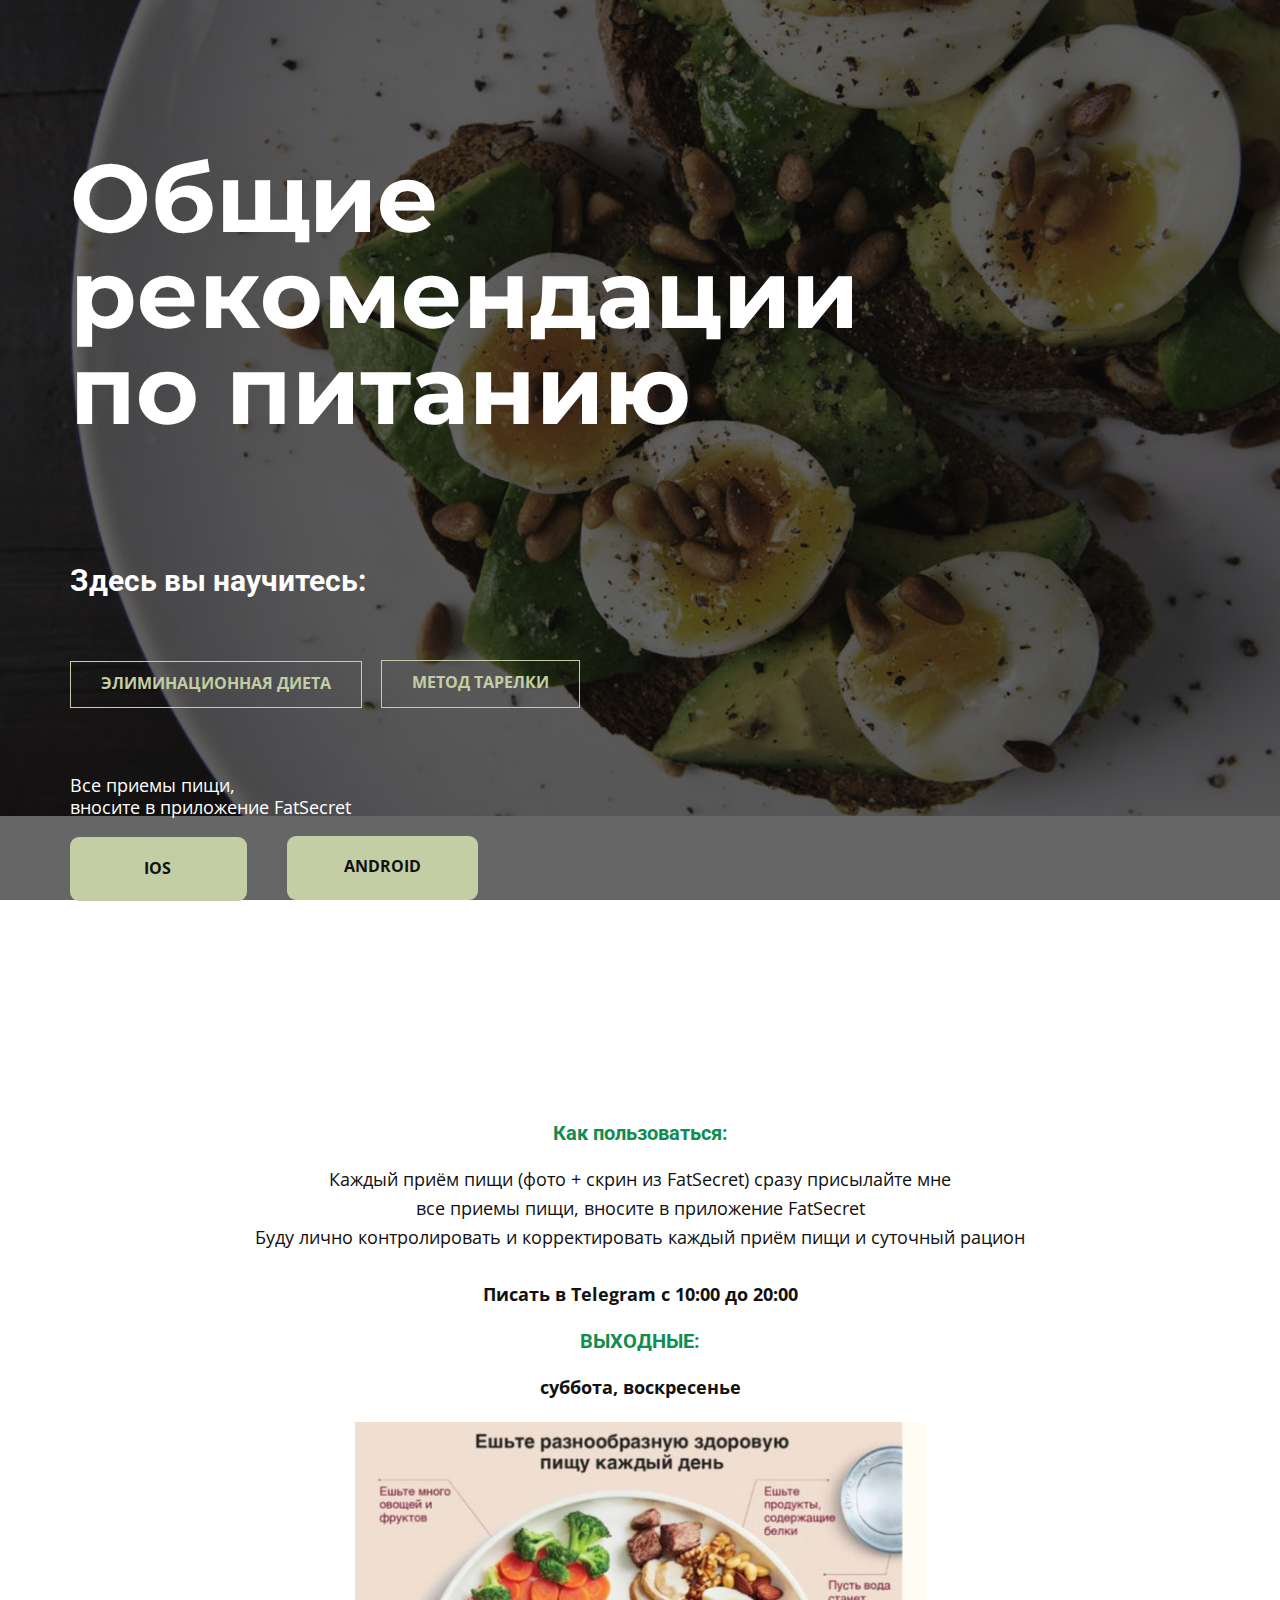
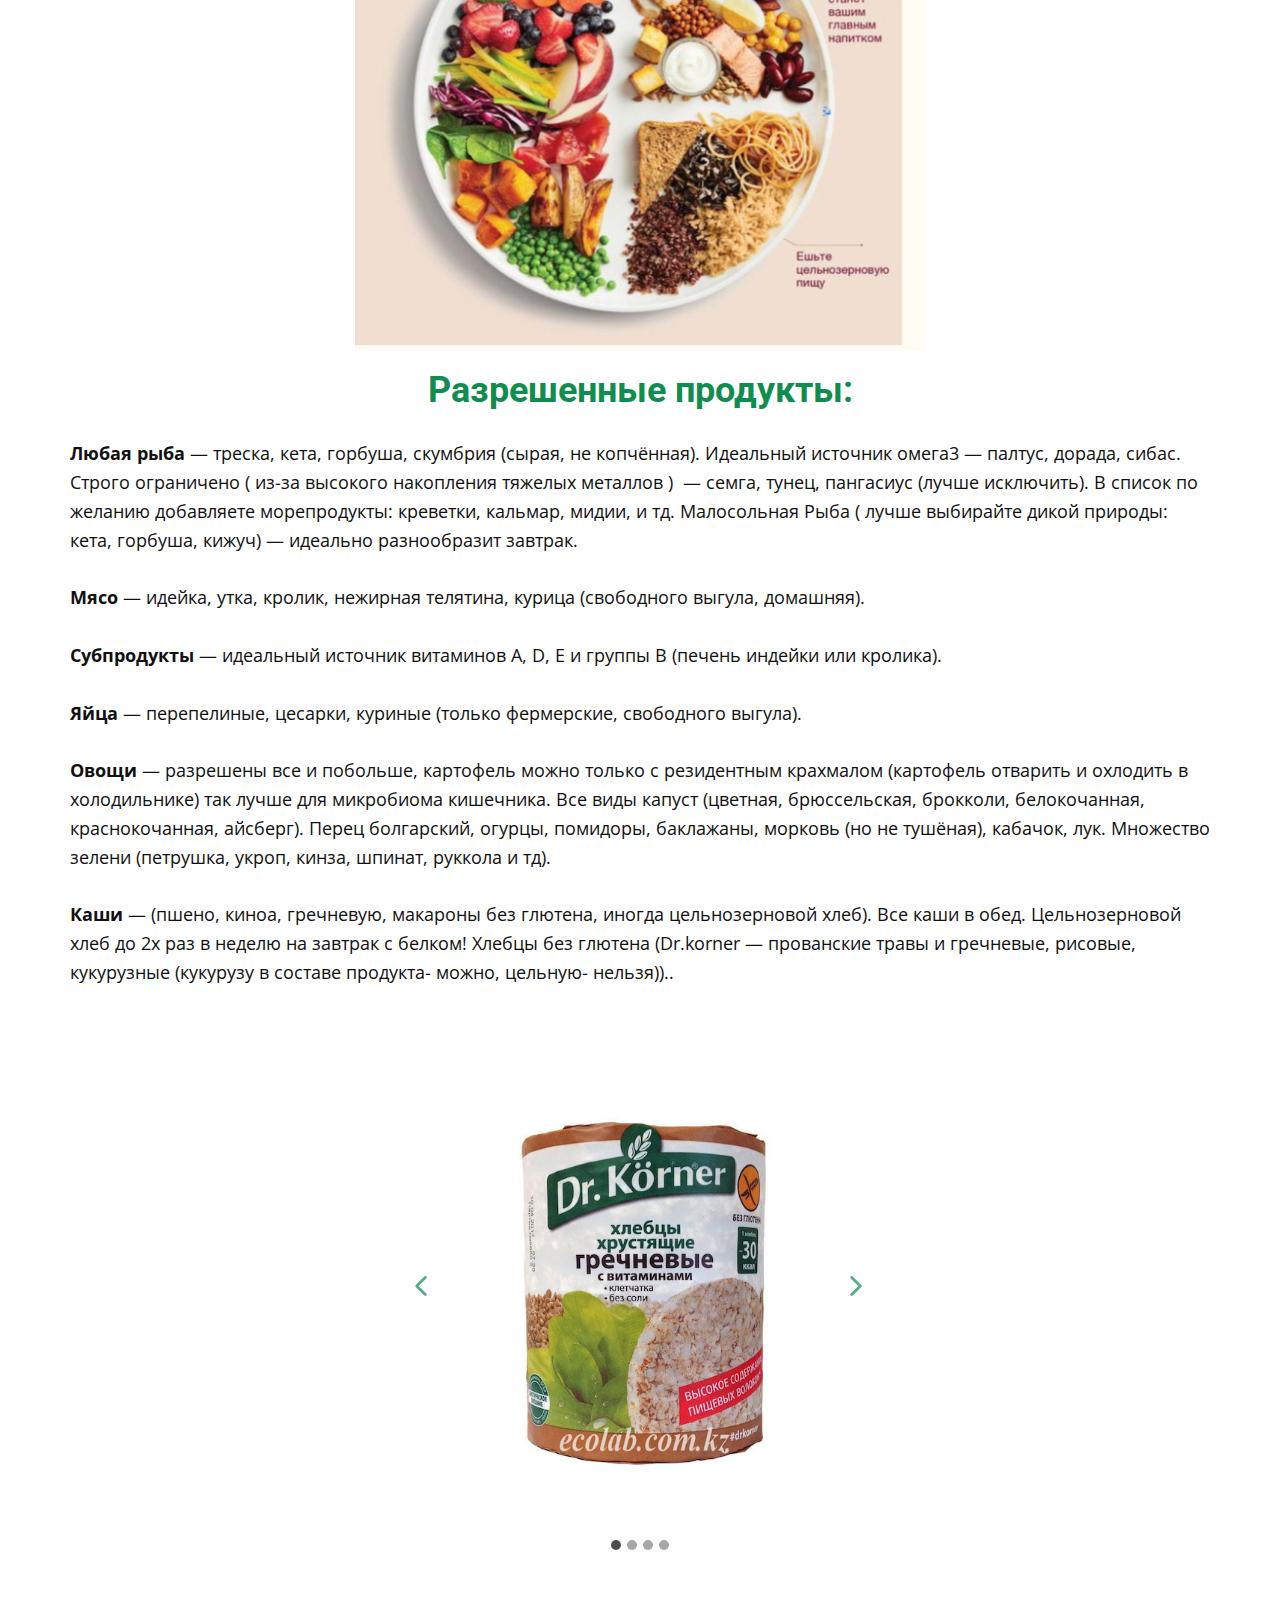
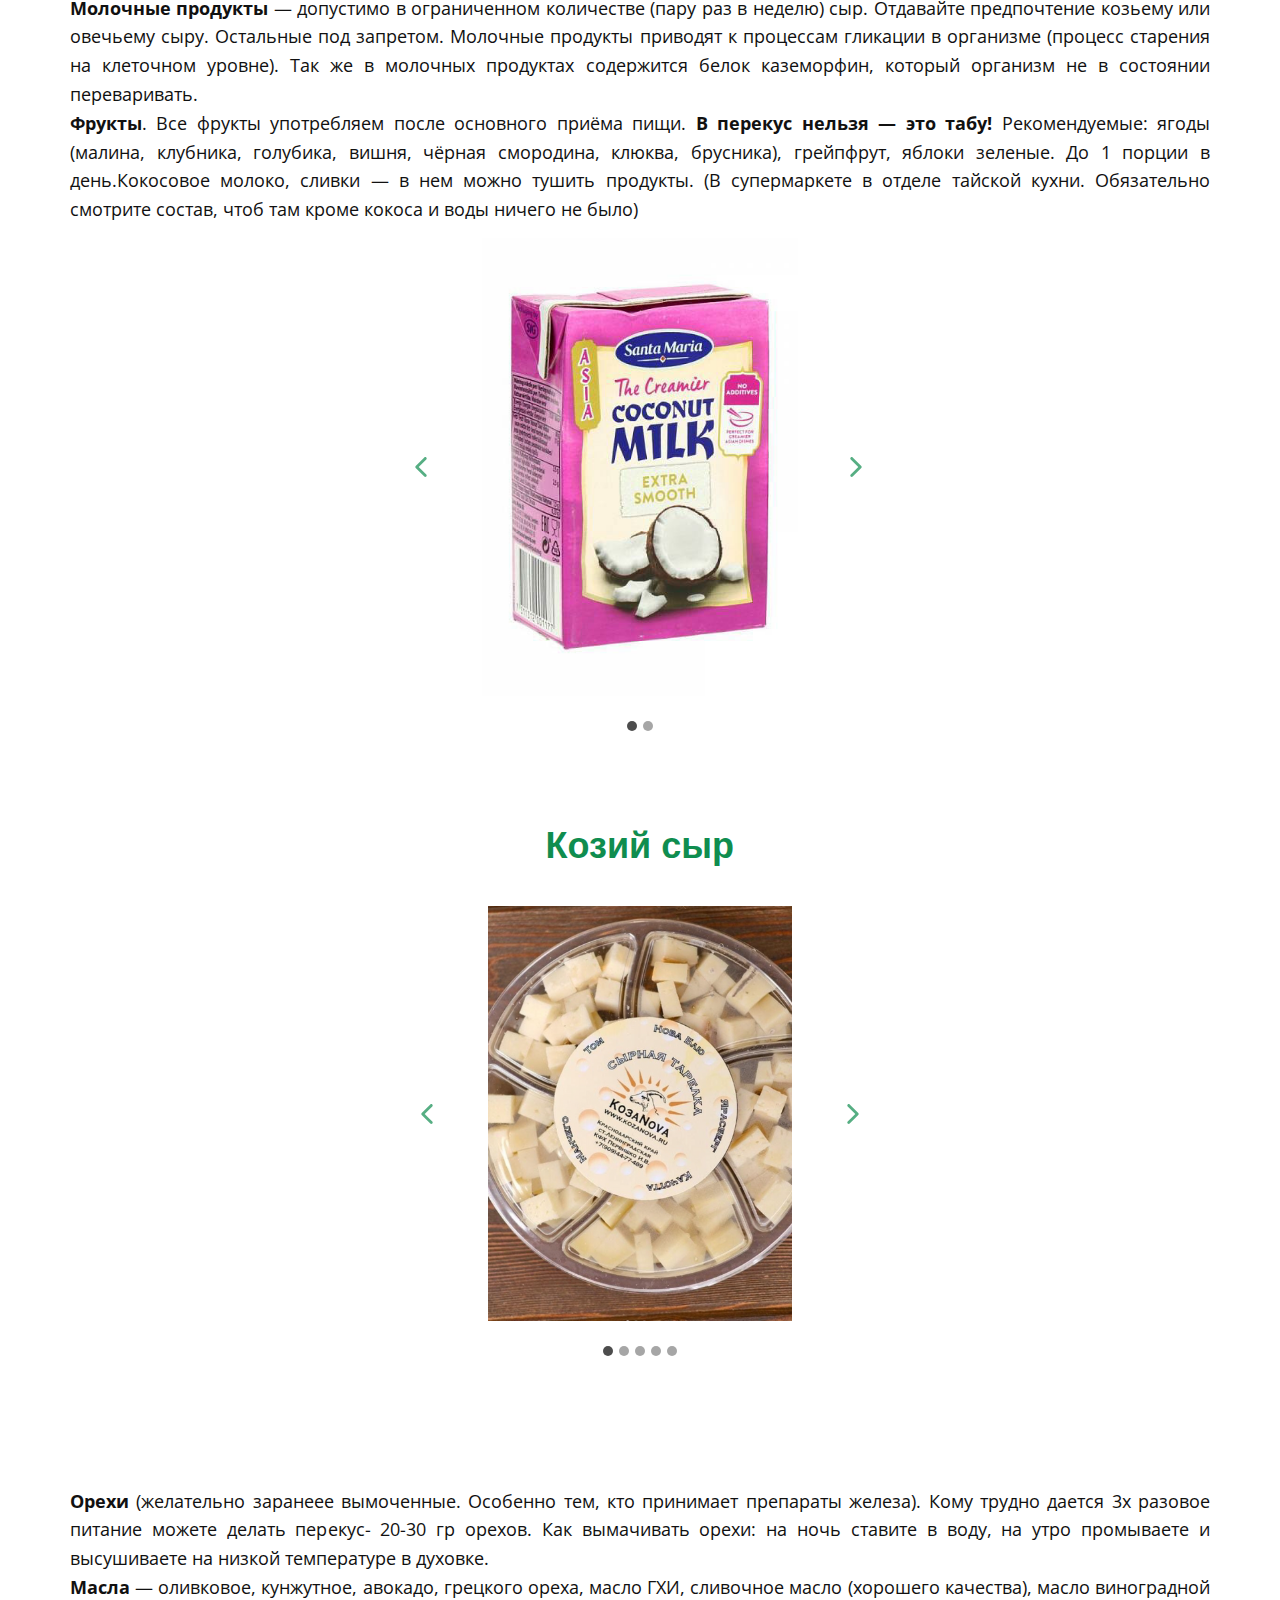
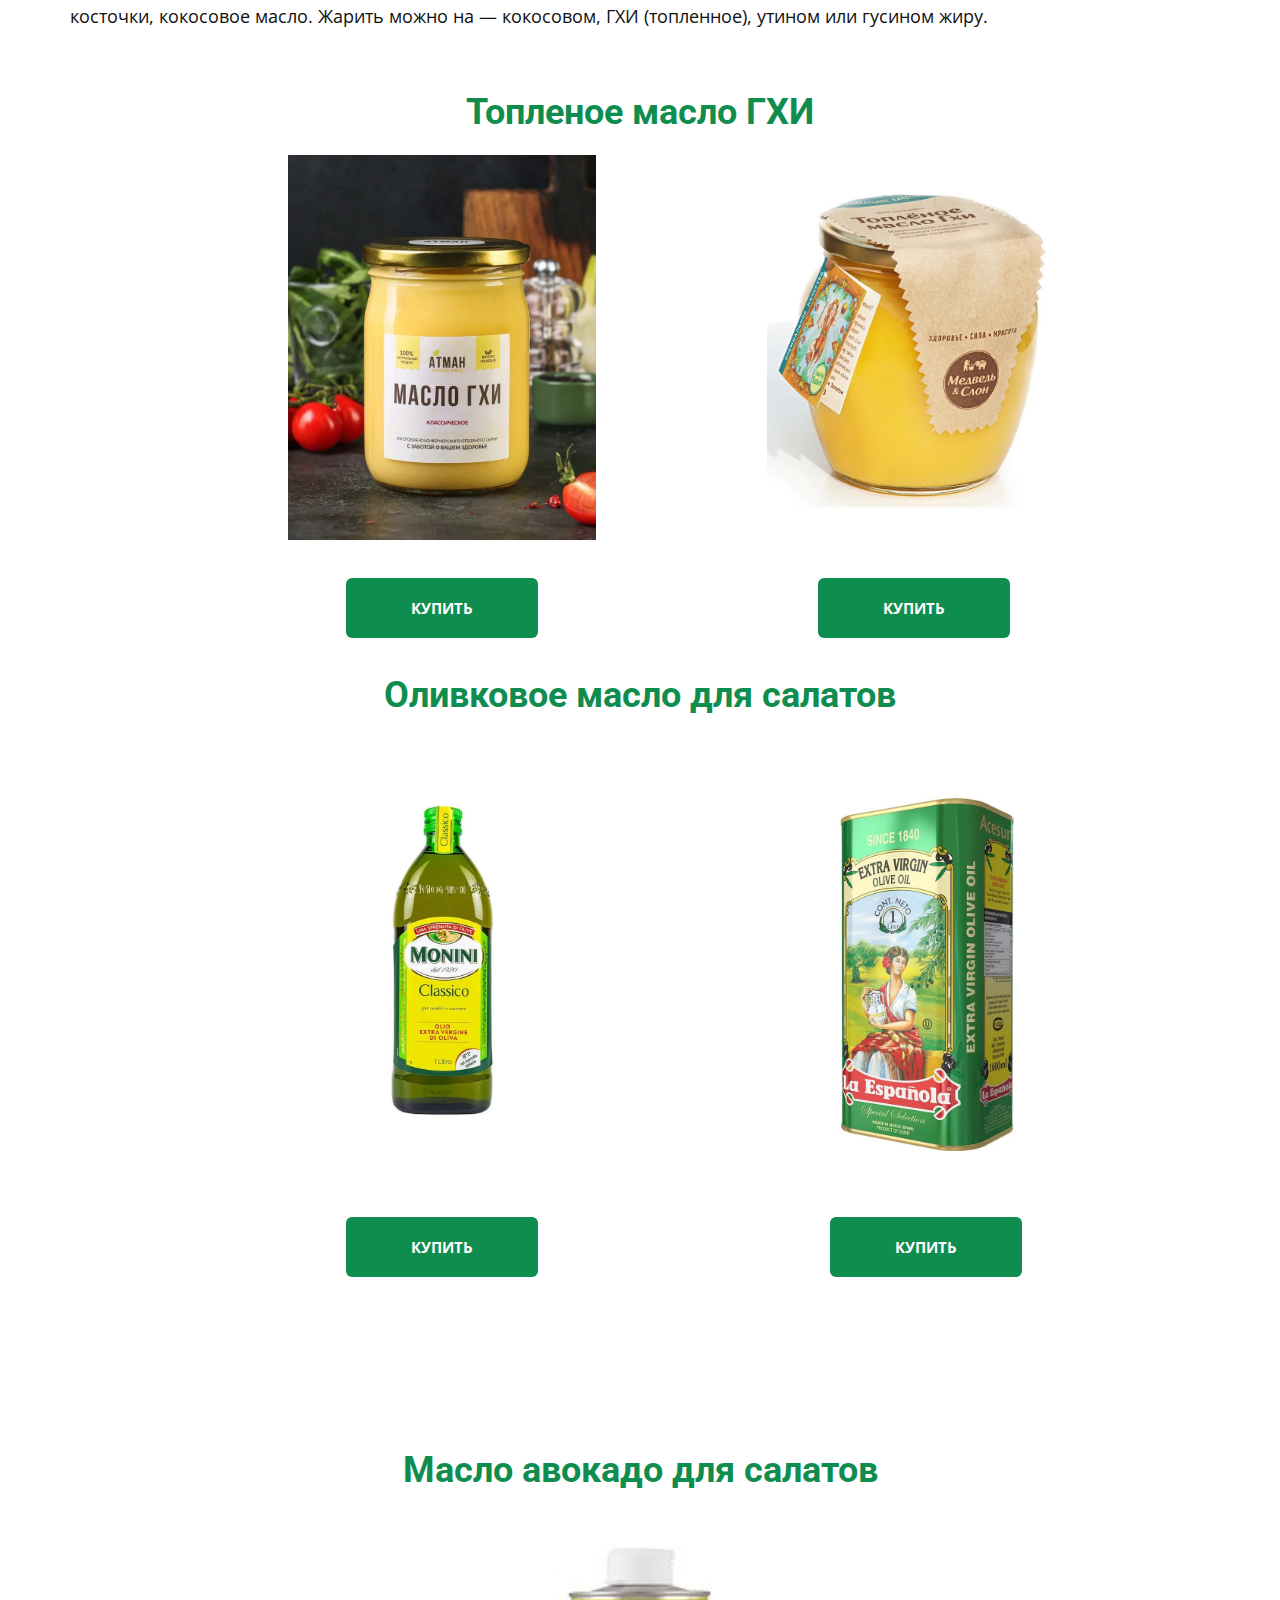
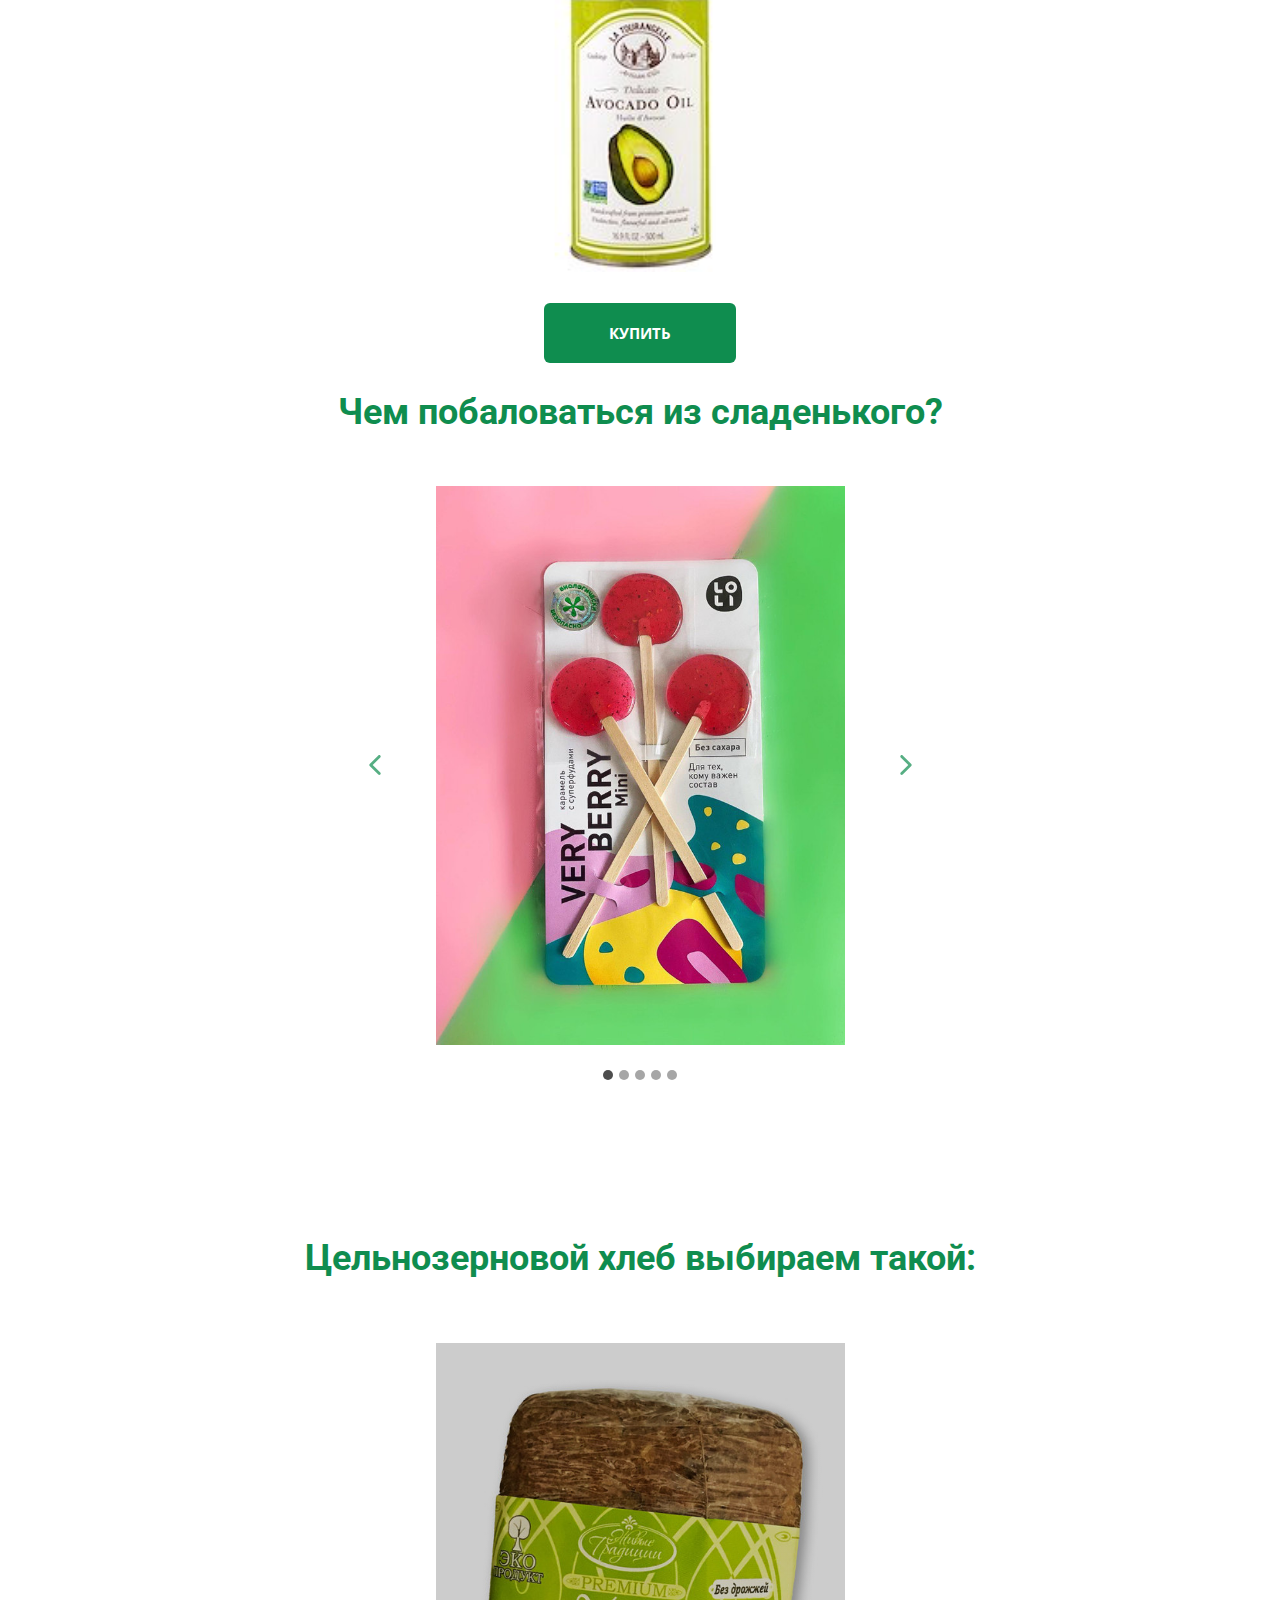
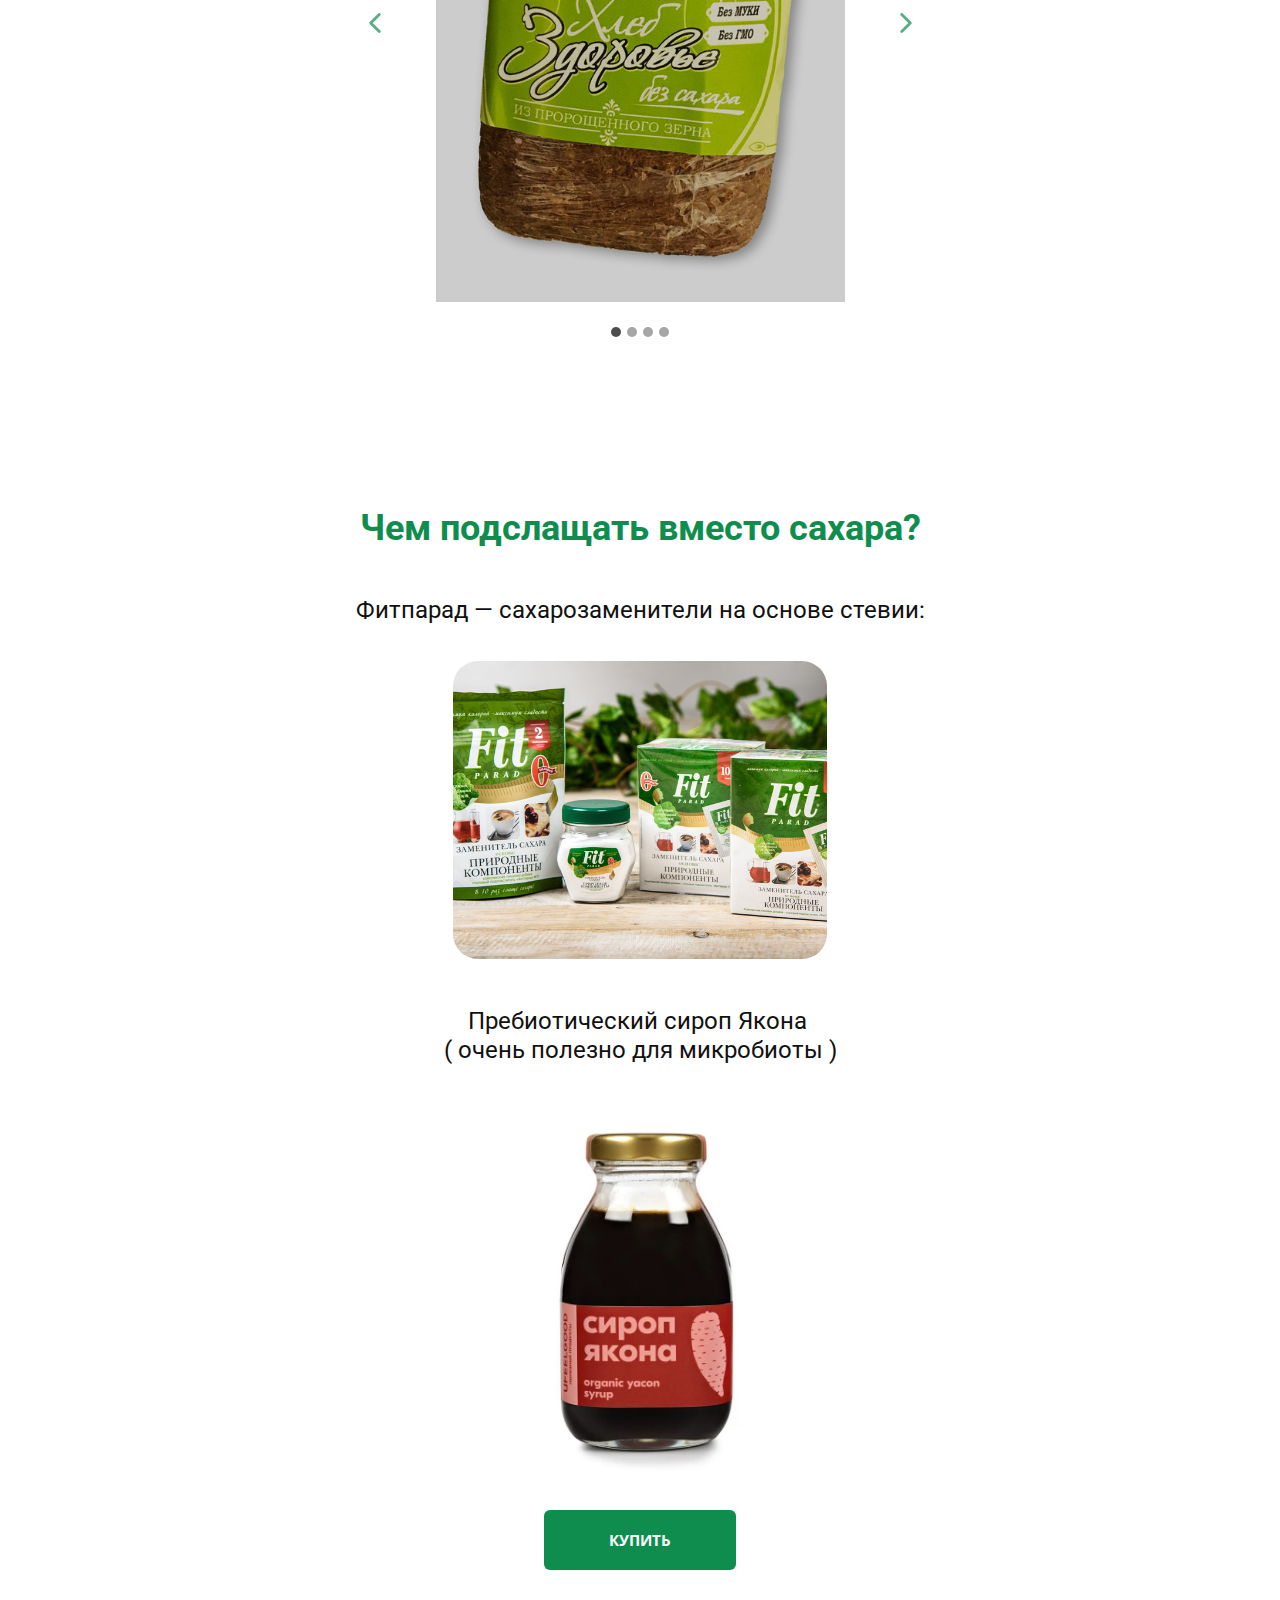
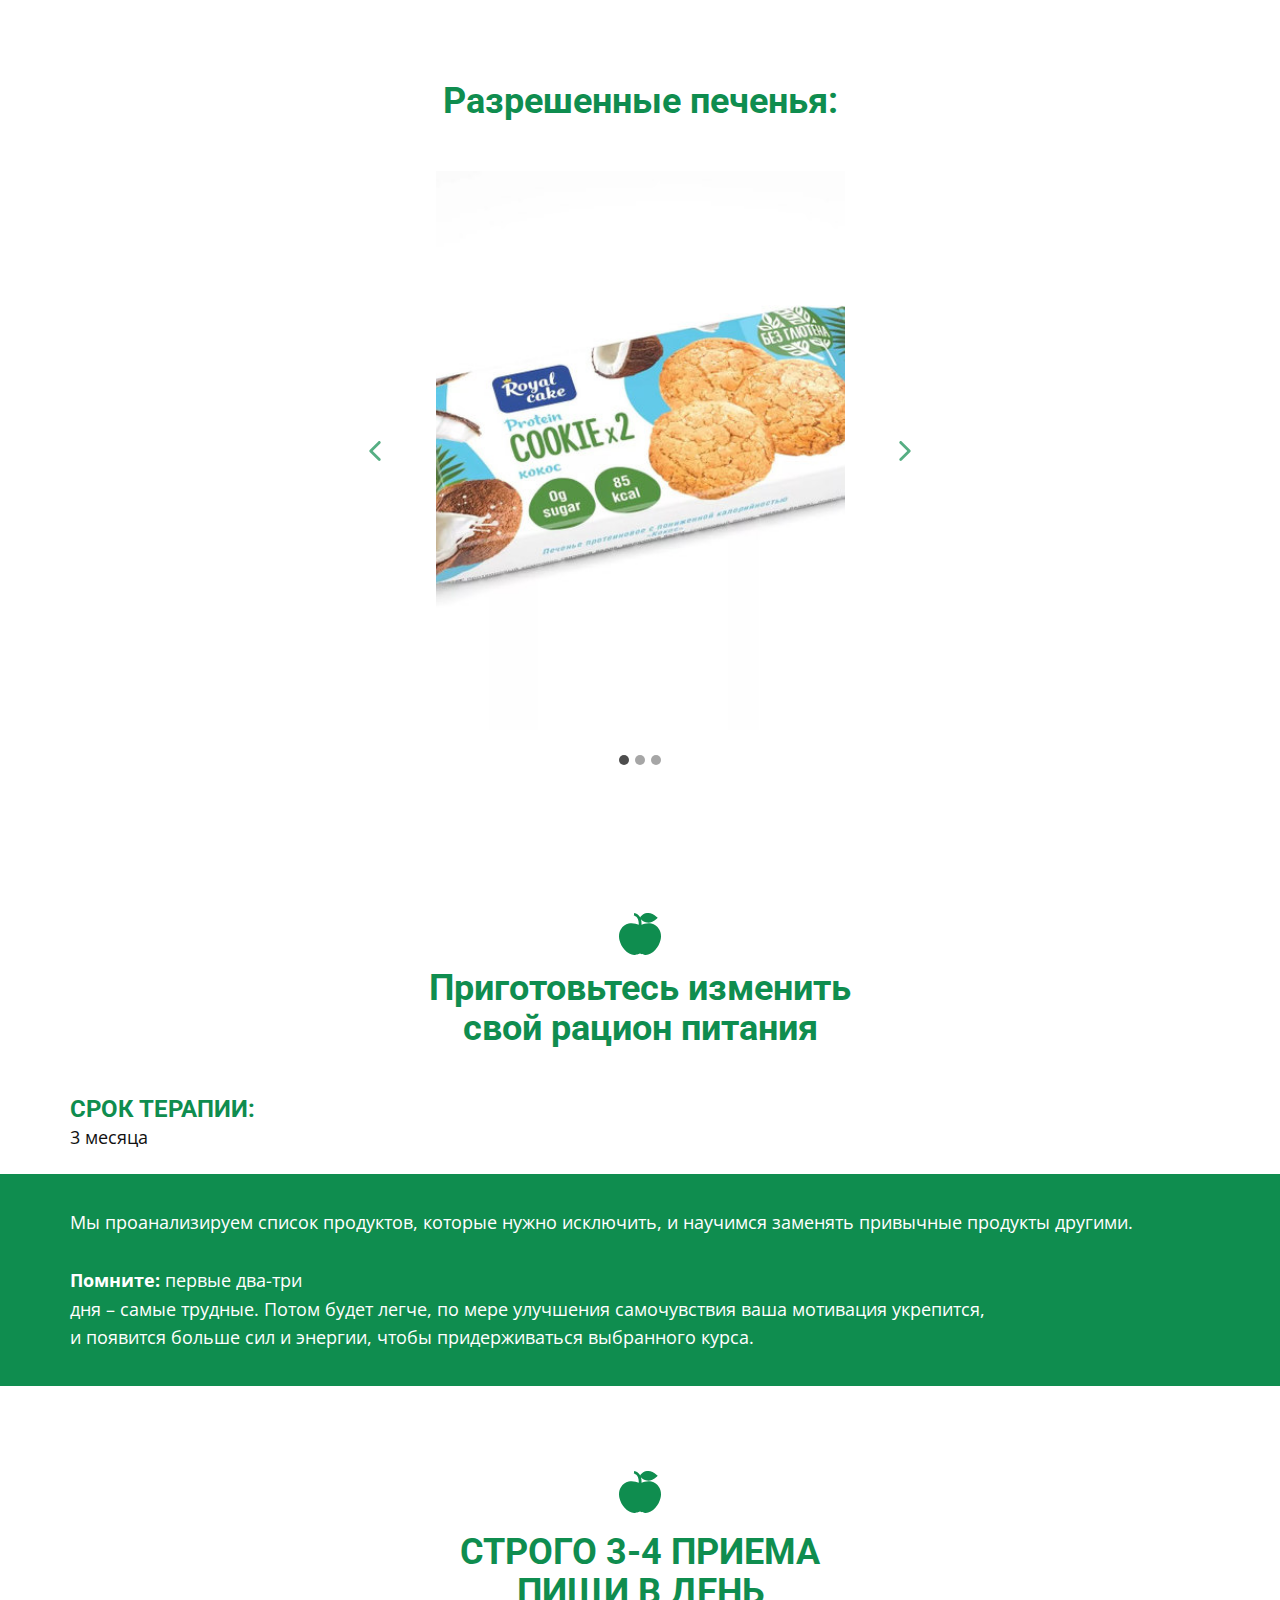
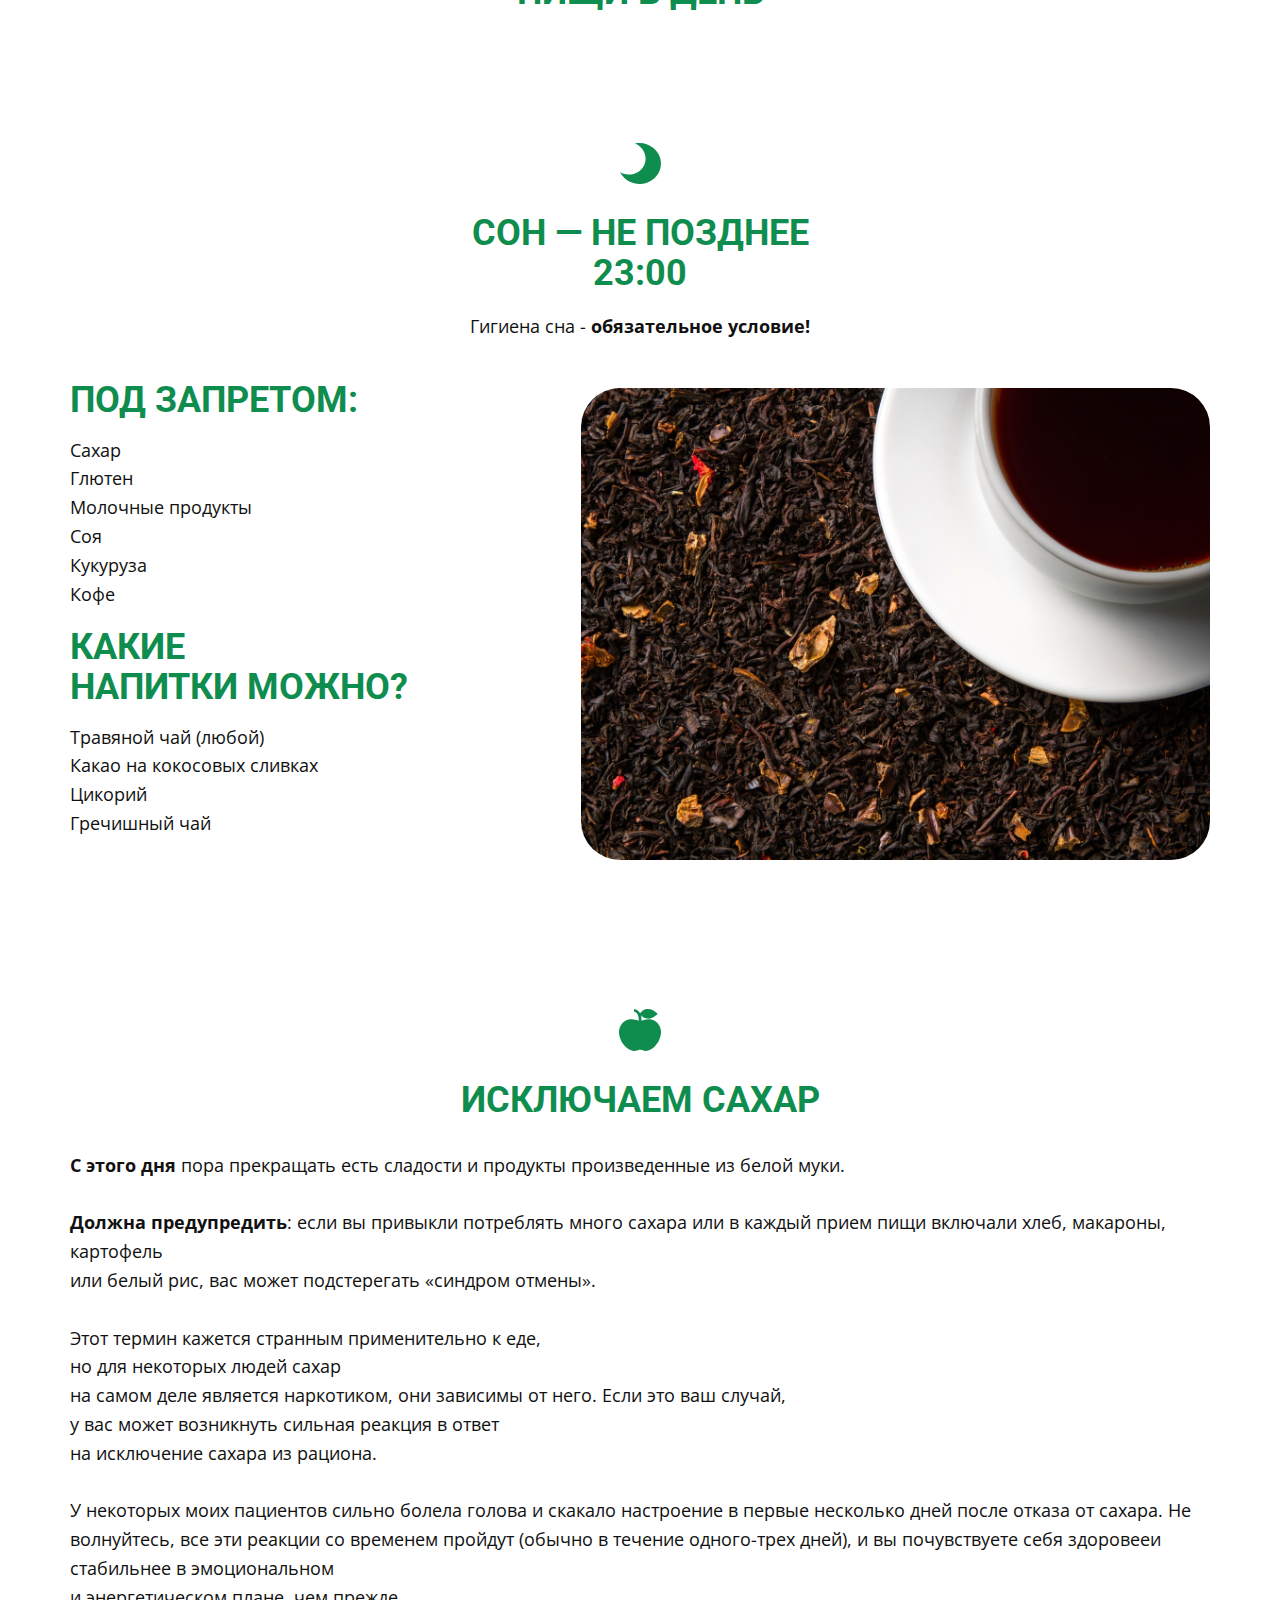
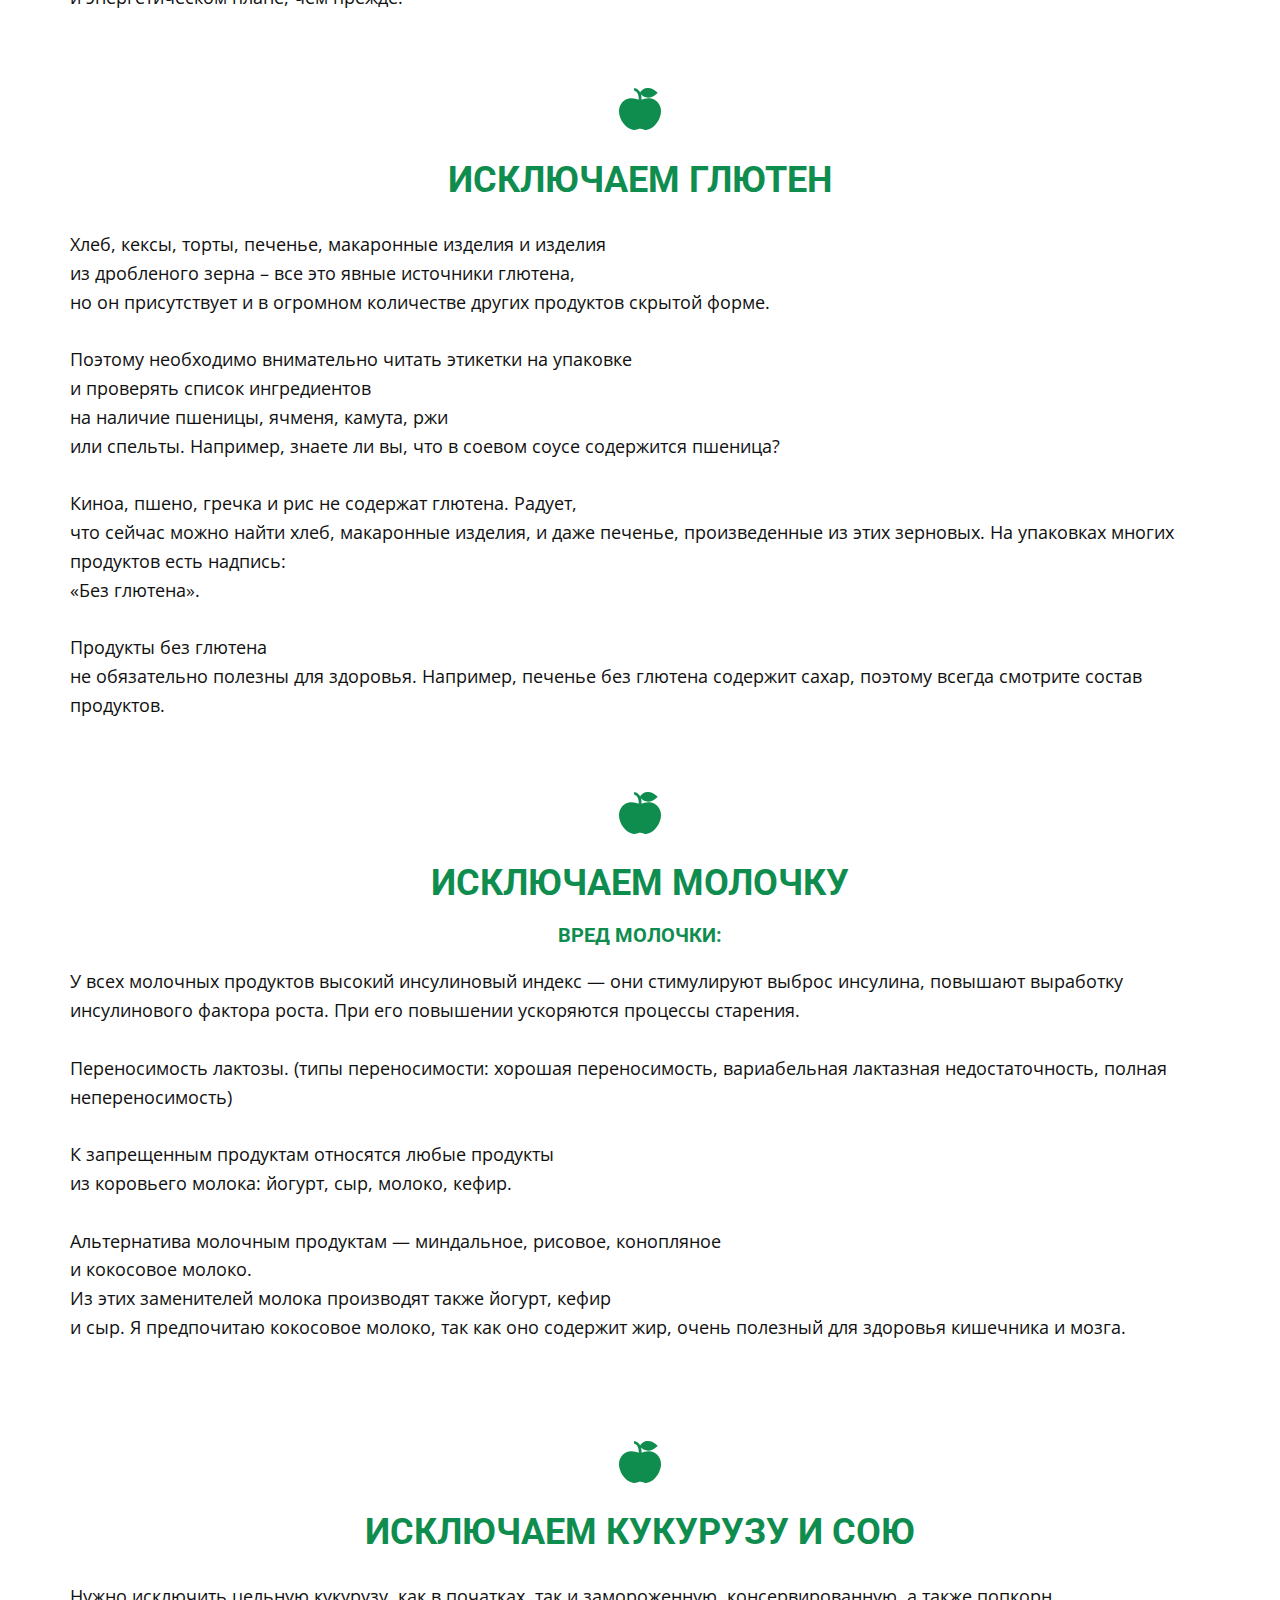
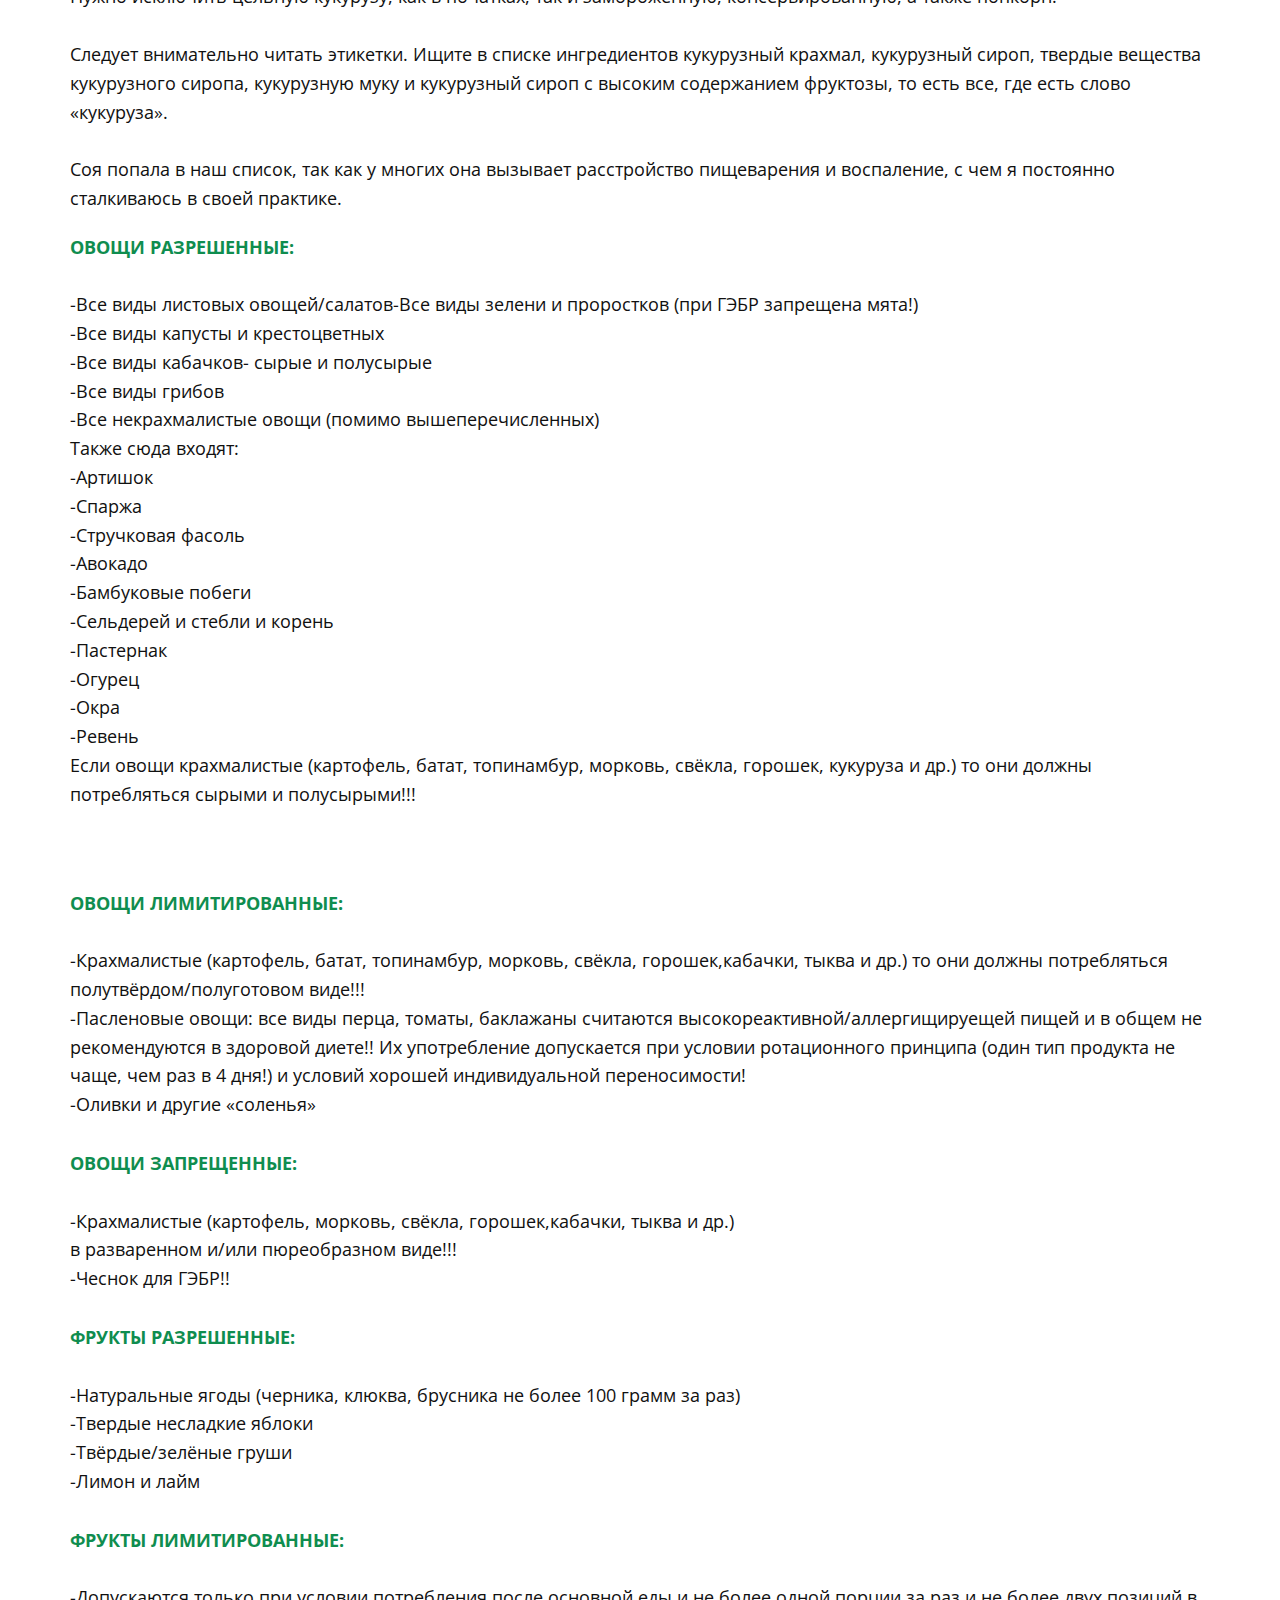
==== commit 12261efe: "Update index.html" ====
--- a/index.html
+++ b/index.html
@@ -757,7 +757,7 @@
 	c8.3-10.7,14.4-23.9,17.1-37.2C141.6,87.7,139.9,73.5,133.6,62z"></path></svg>
         </div>
         <h2 class="u-align-left u-text u-text-custom-color-2 u-text-default u-text-font u-text-3">ИСКЛЮЧАЕМ ГЛЮТЕН</h2>
-        <p class="u-align-left u-text u-text-default u-text-4">Хлеб, кексы, торты, печенье, макаронные изделия и изделия <br>из дробленого зерна – все это явные источники глютена, <br>но он присутствует и в огромном количестве других продуктовв скрытой форме.<br>
+        <p class="u-align-left u-text u-text-default u-text-4">Хлеб, кексы, торты, печенье, макаронные изделия и изделия <br>из дробленого зерна – все это явные источники глютена, <br>но он присутствует и в огромном количестве других продуктов скрытой форме.<br>
           <br>Поэтому необходимо внимательно читать этикетки на упаковке <br>и проверять список ингредиентов<br> на наличие пшеницы, ячменя, камута, ржи <br>или спельты. Например, знаете ли вы, что в соевом соусе содержится пшеница?<br>
           <br>Киноа, пшено, гречка и рис не содержат глютена. Радует, <br>что сейчас можно найти хлеб, макаронные изделия, и даже печенье, произведенные из этих зерновых. На упаковках многих продуктов есть надпись:<br>«Без глютена».<br>
           <br>Продукты без глютена <br>не обязательно полезны для здоровья. Например, печенье без глютена содержит сахар, поэтому всегда смотрите состав продуктов.
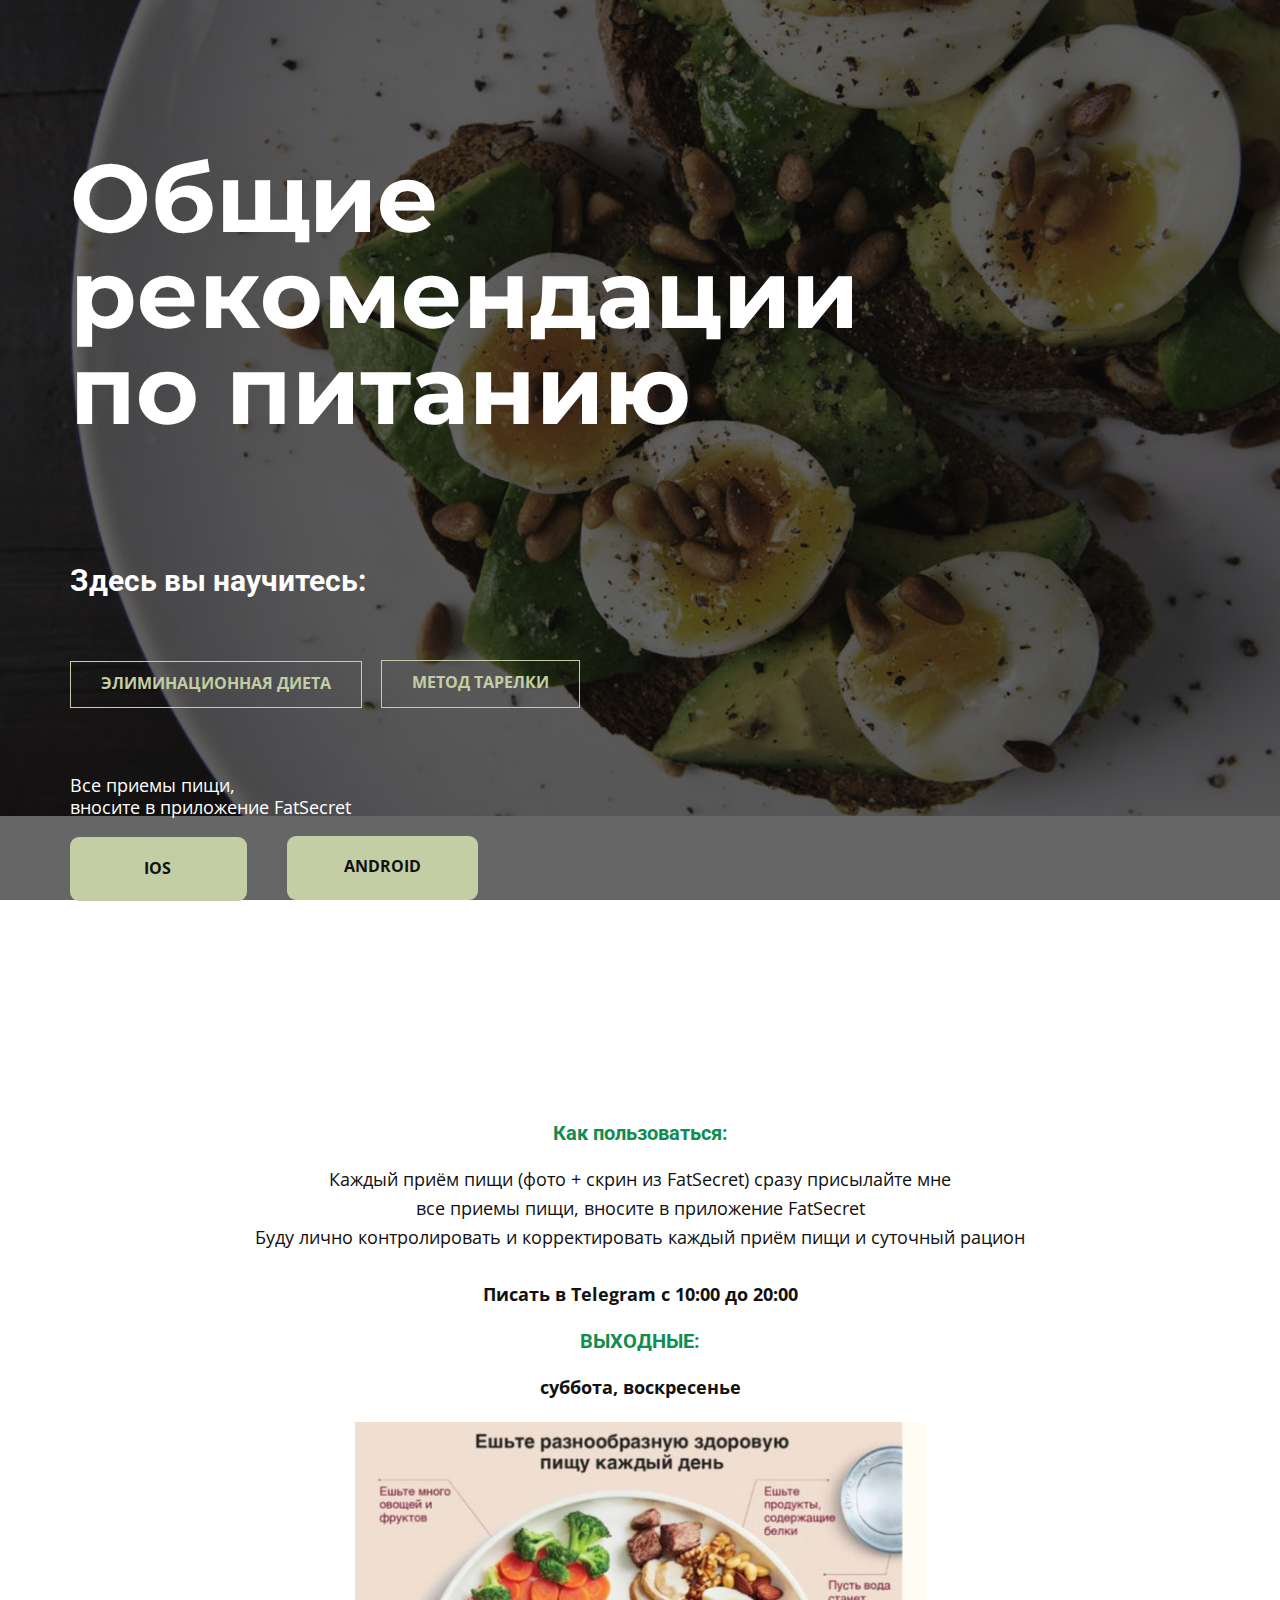
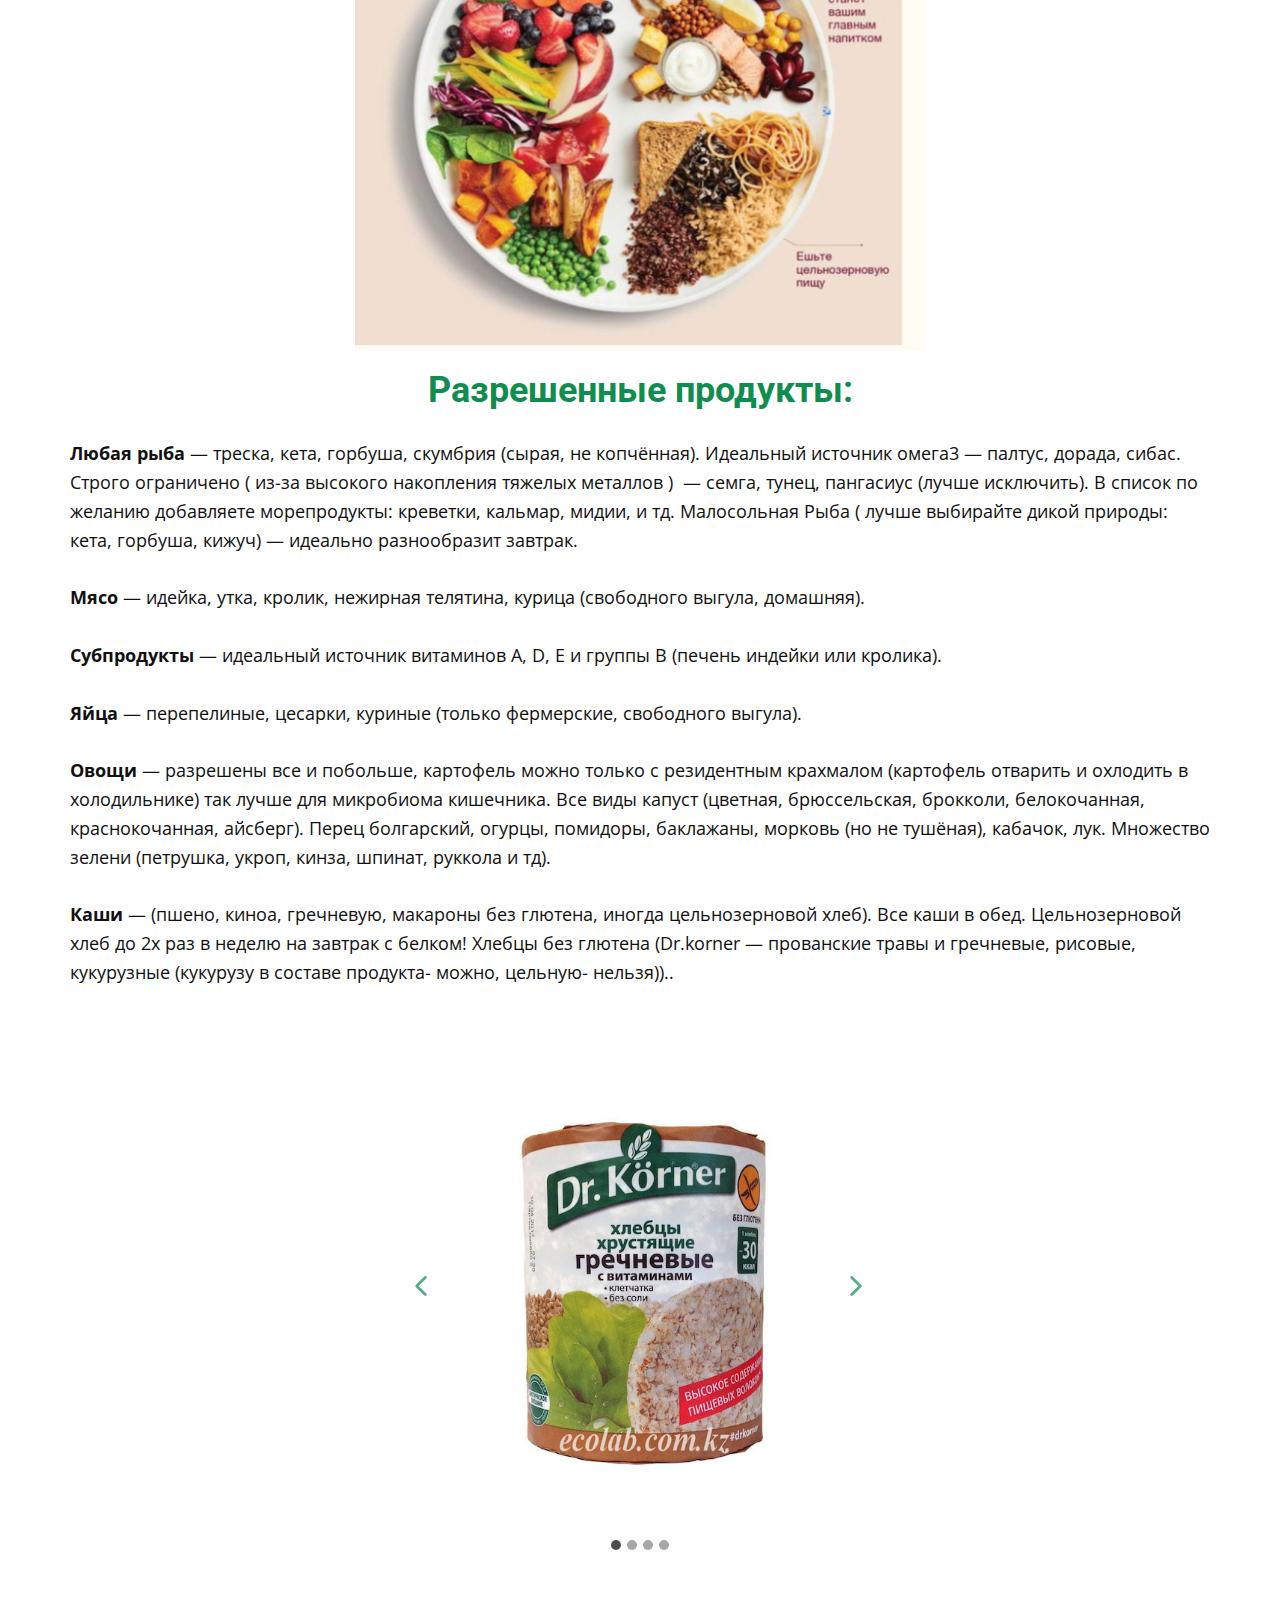
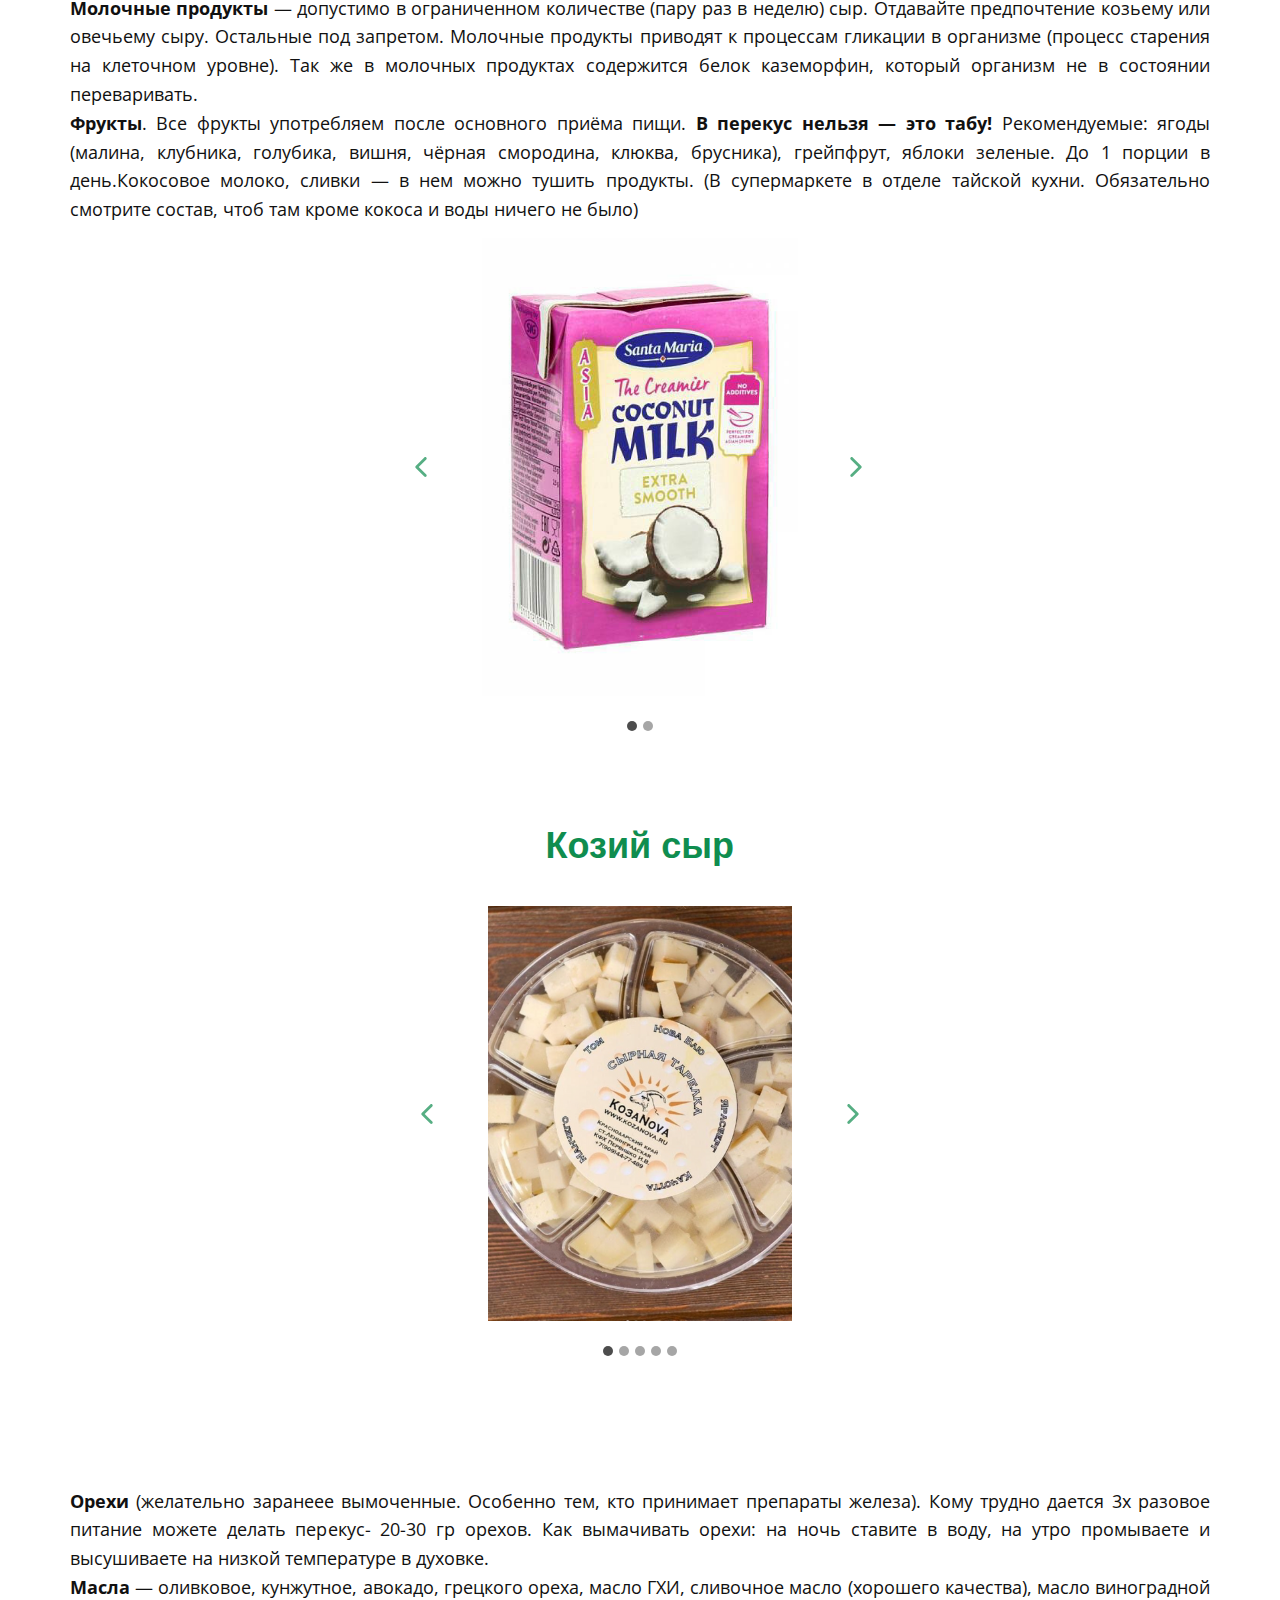
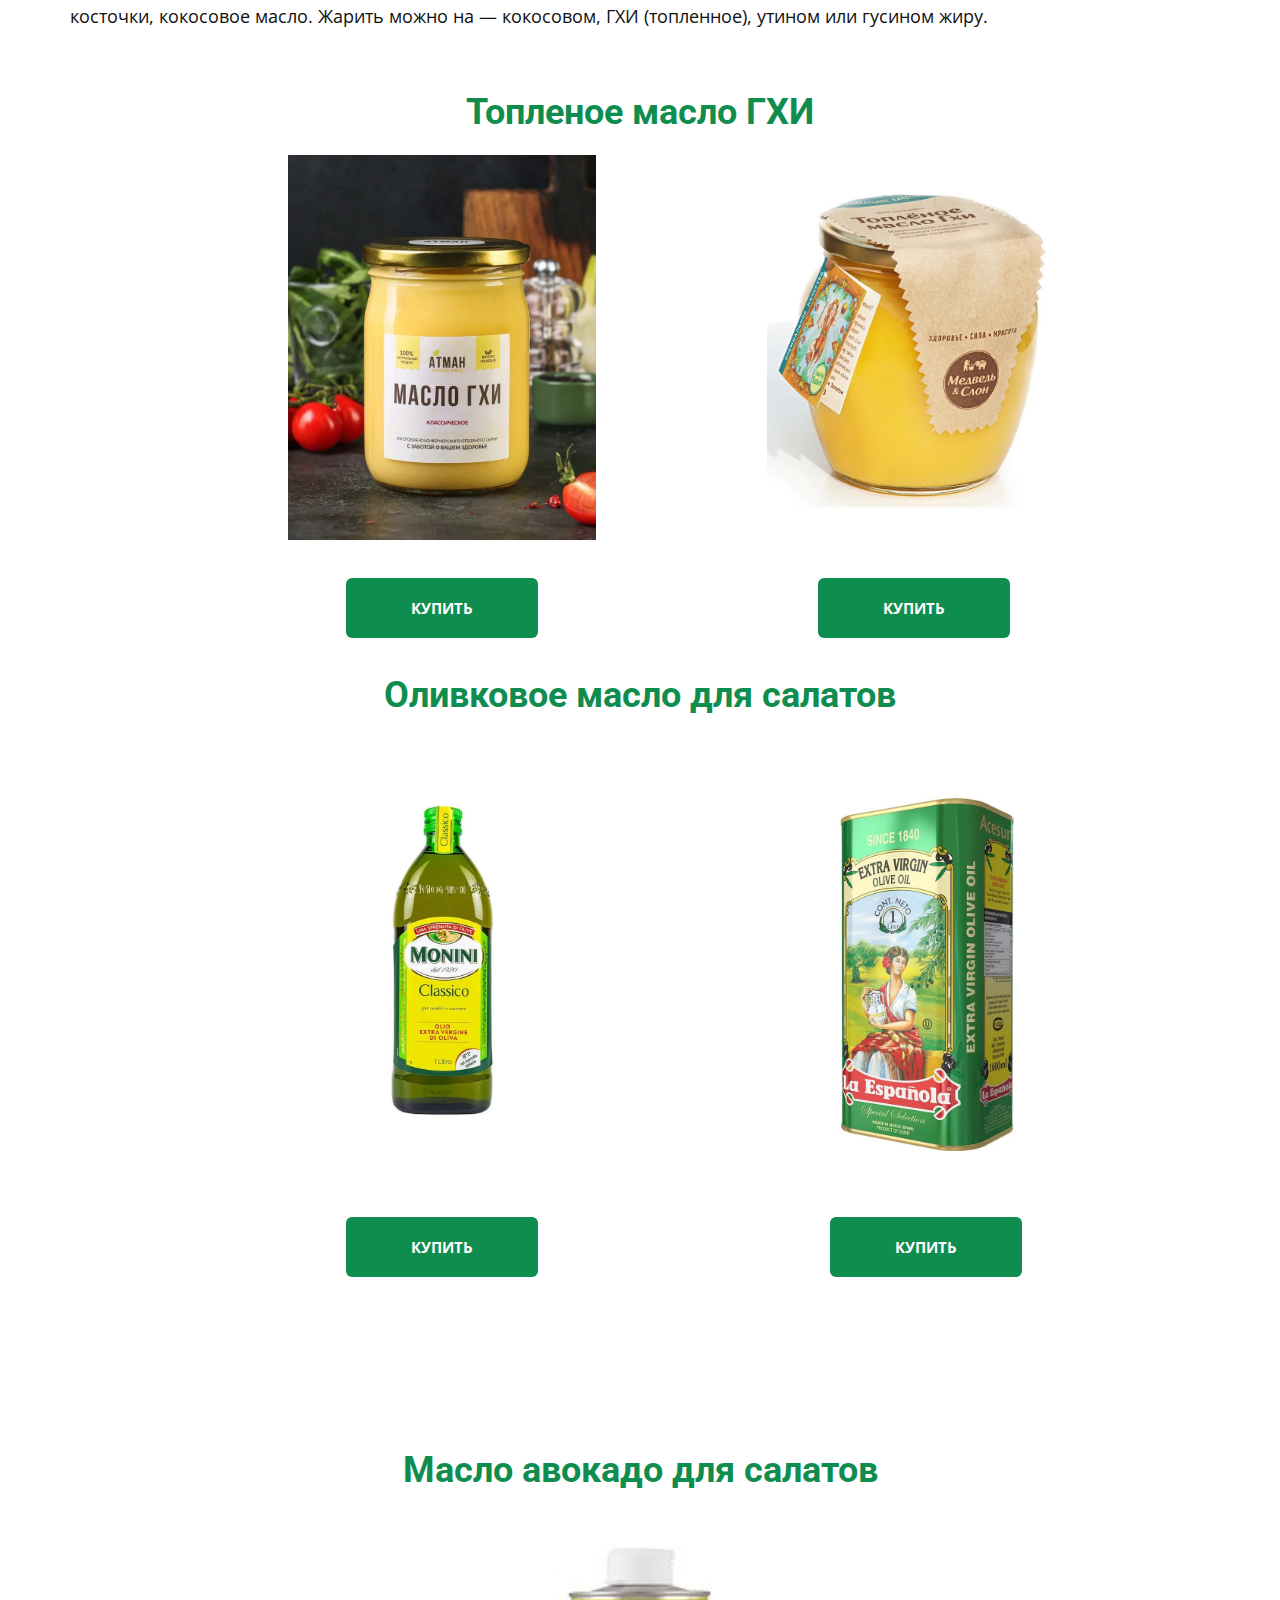
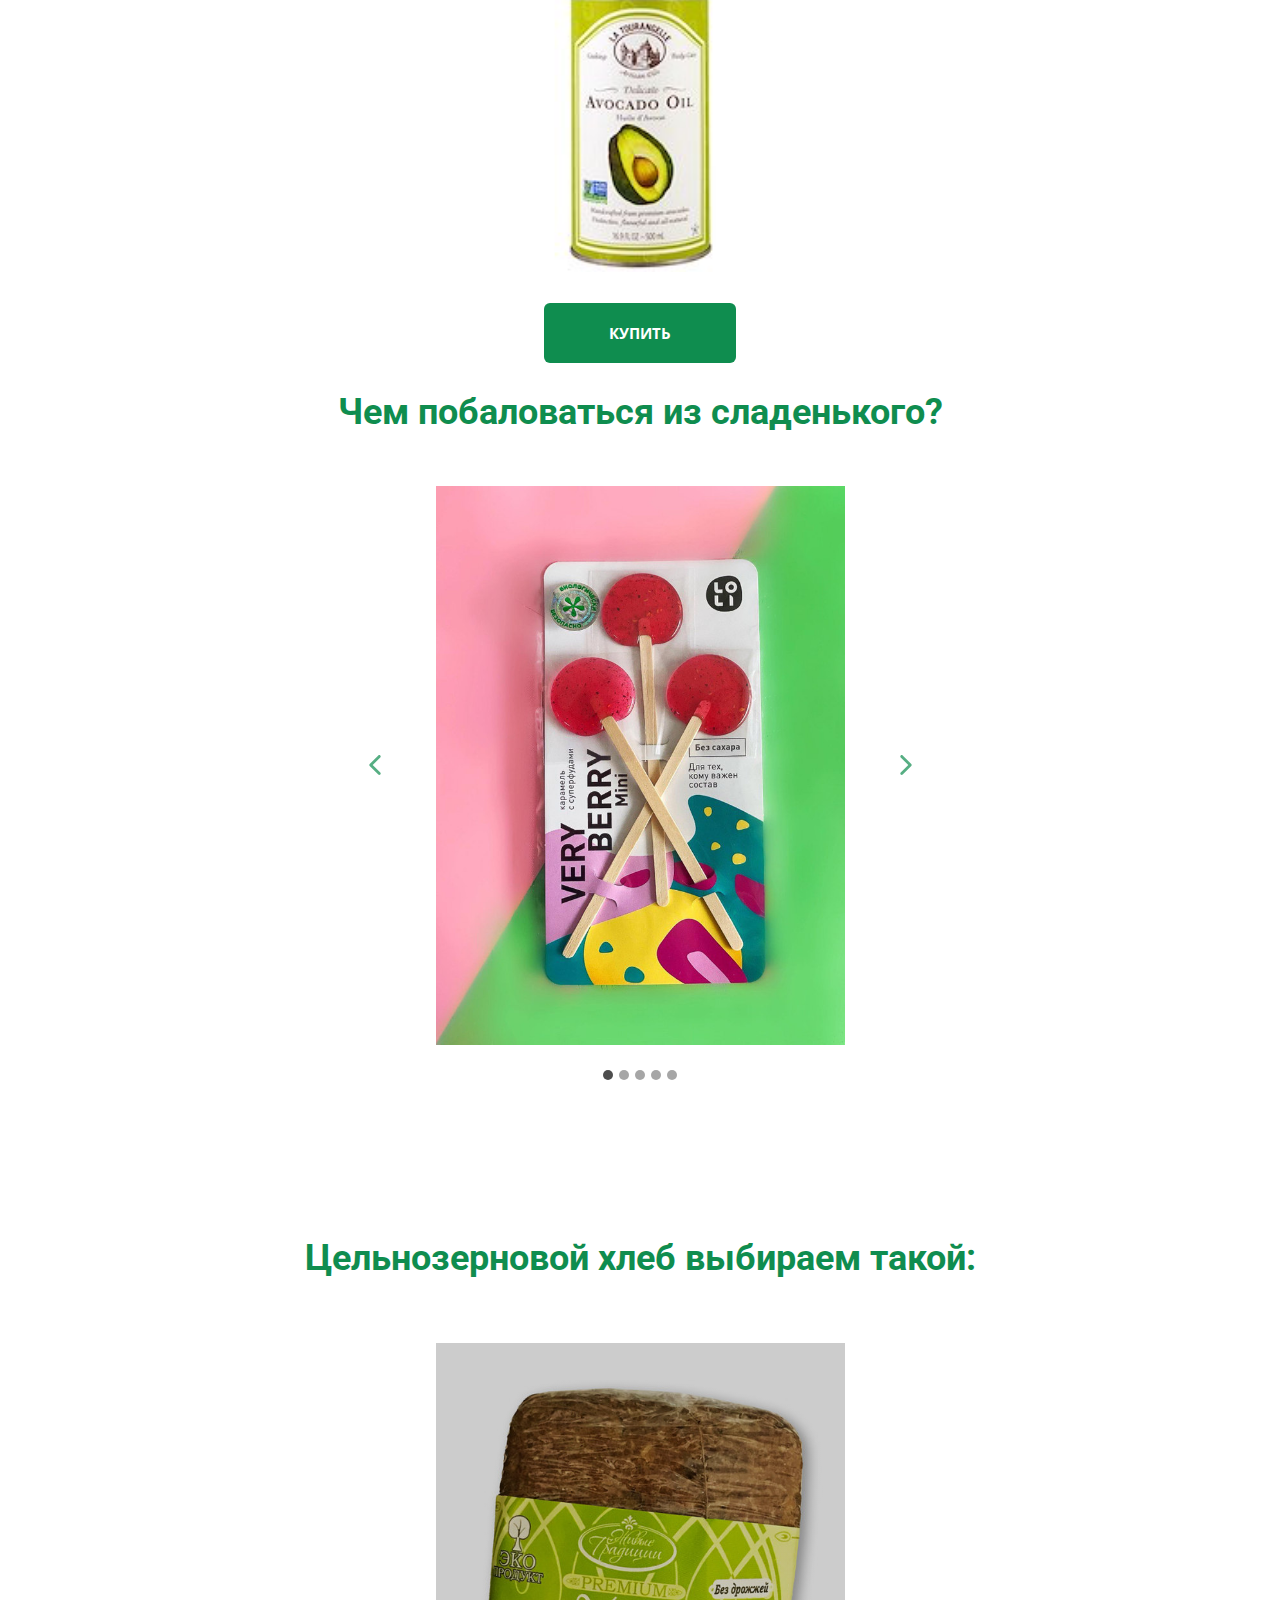
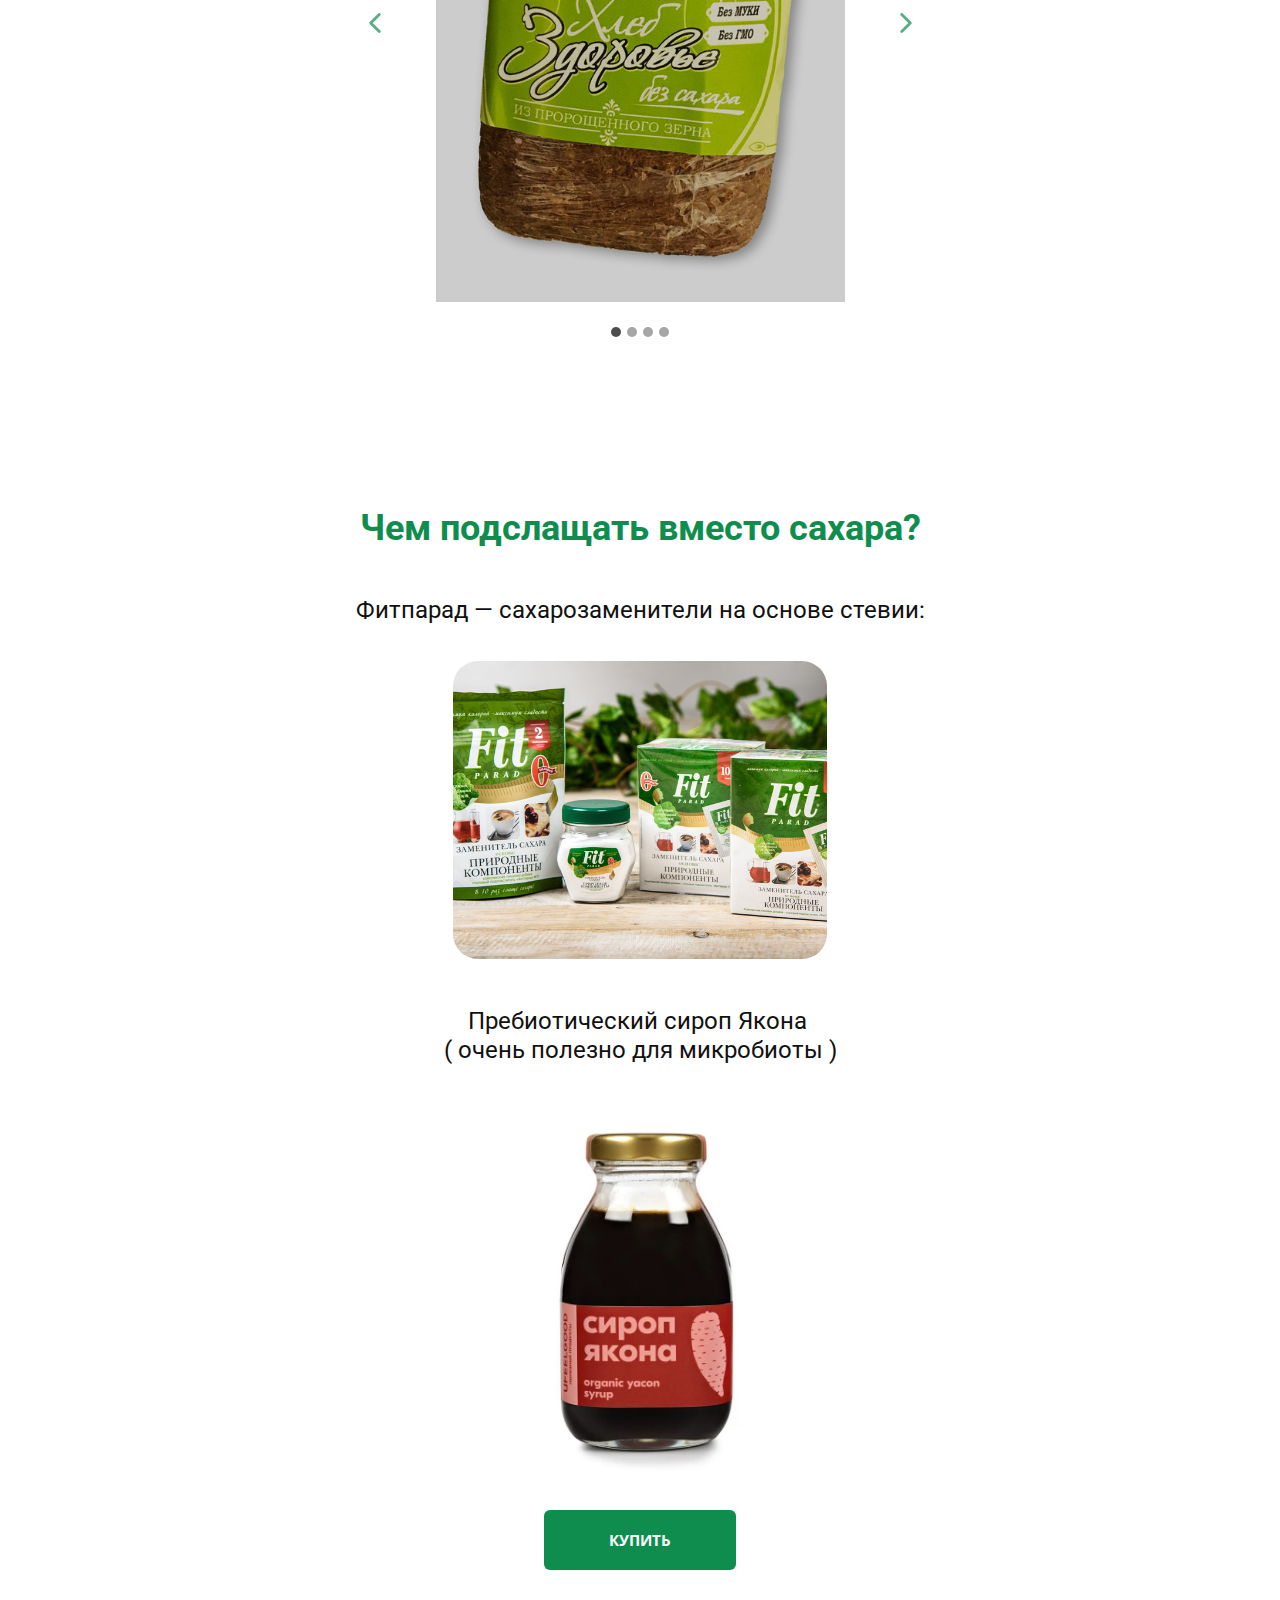
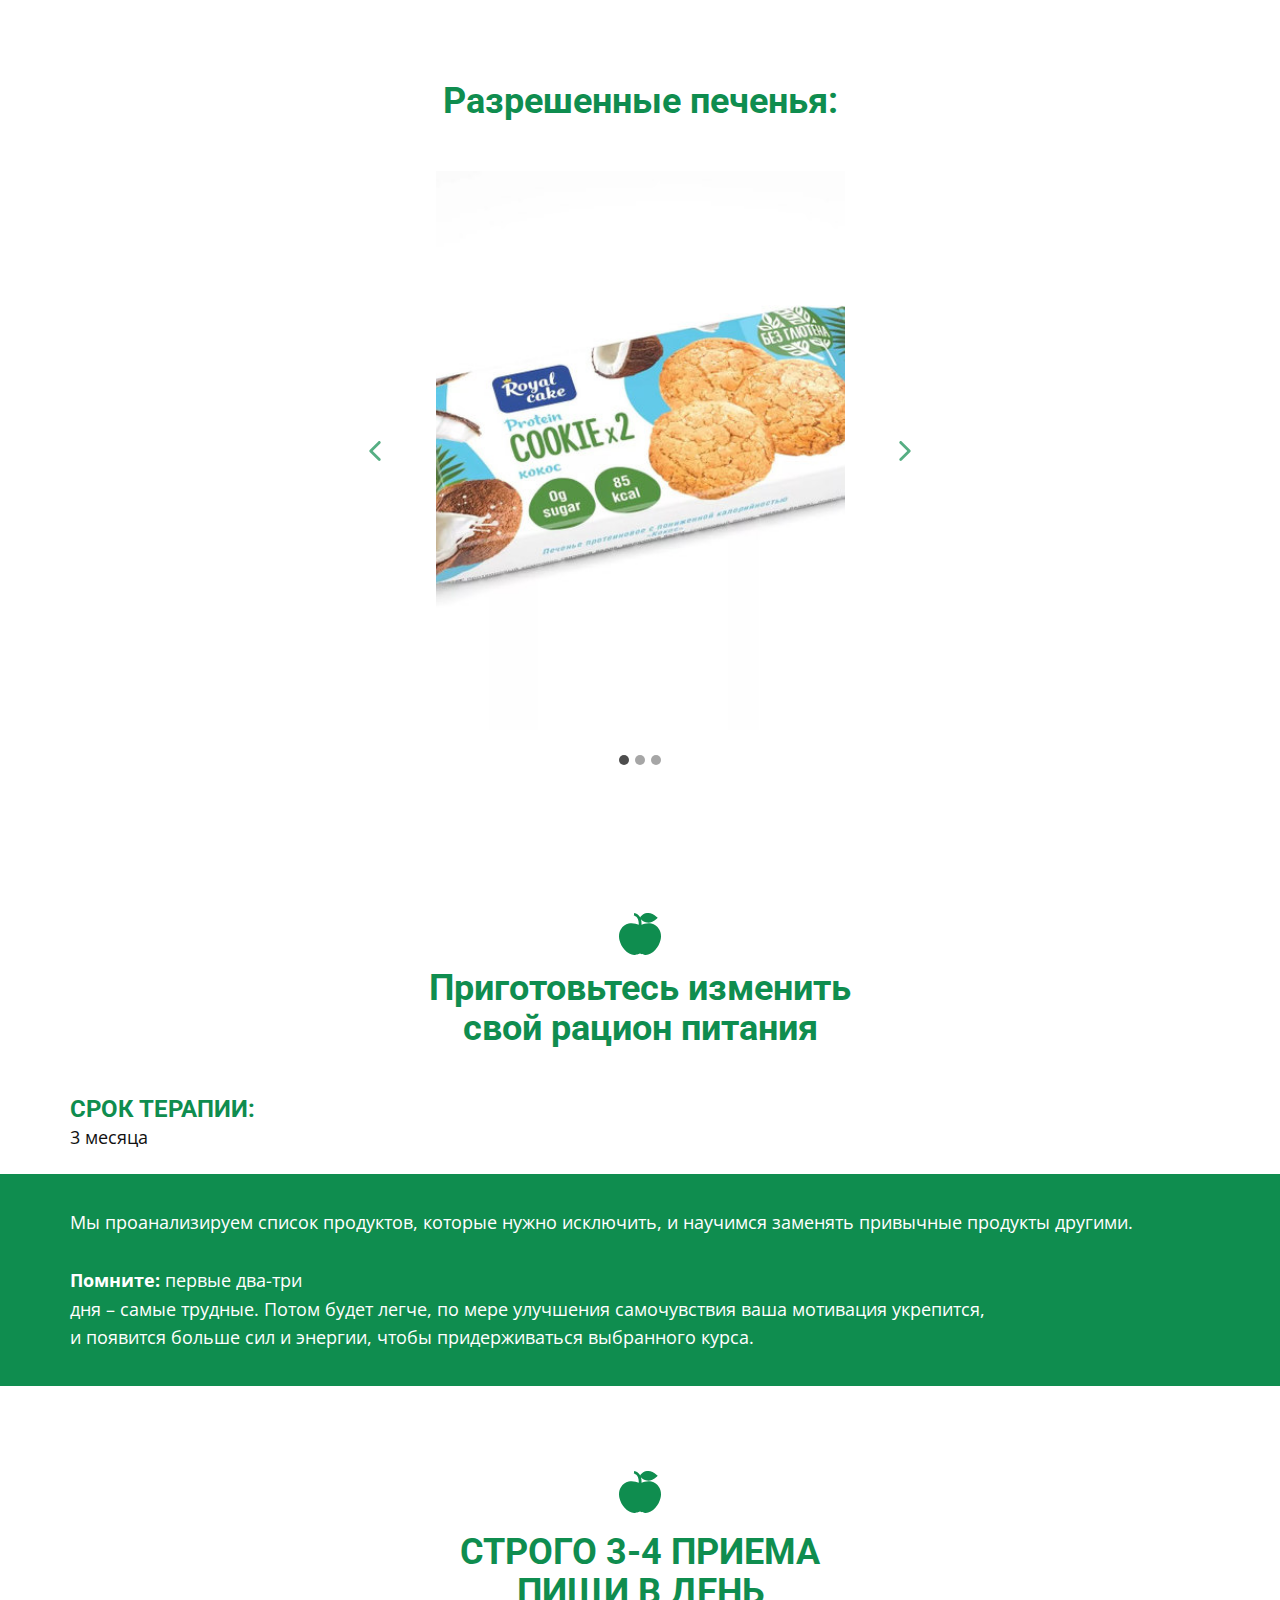
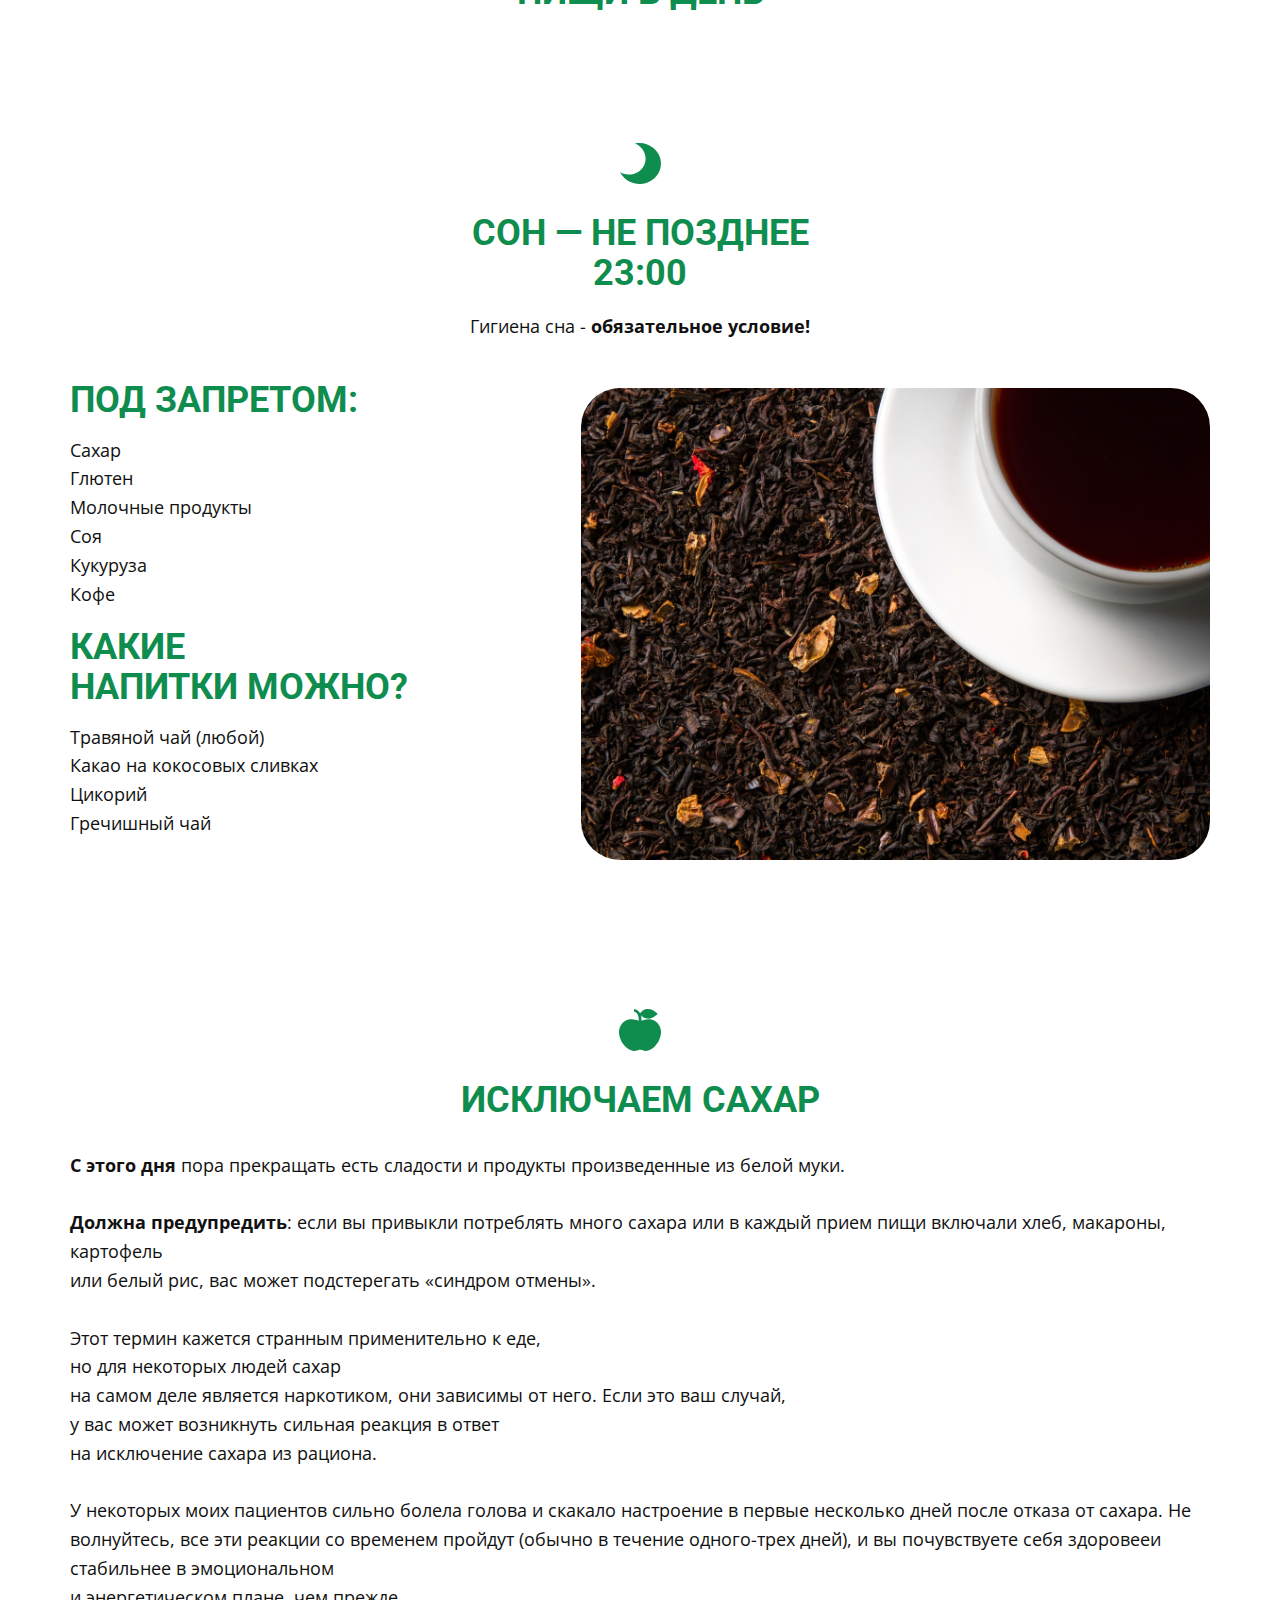
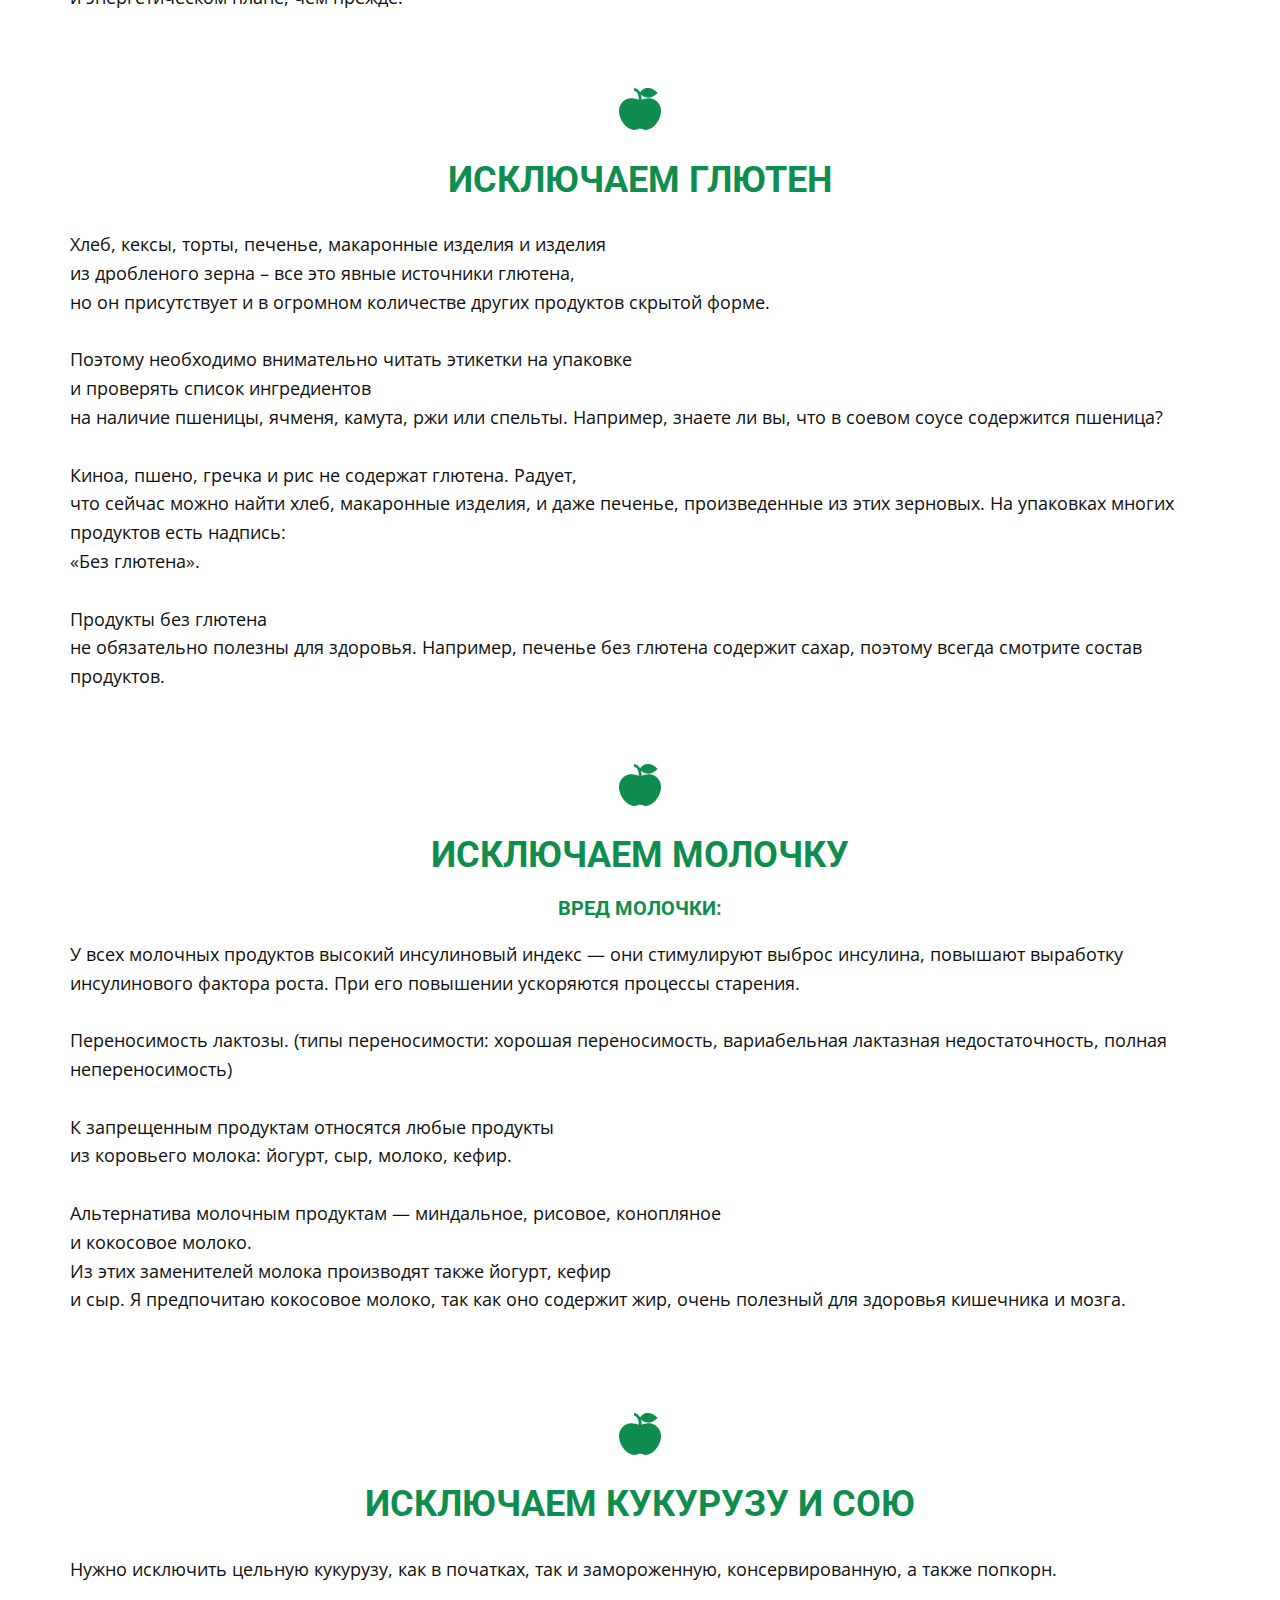
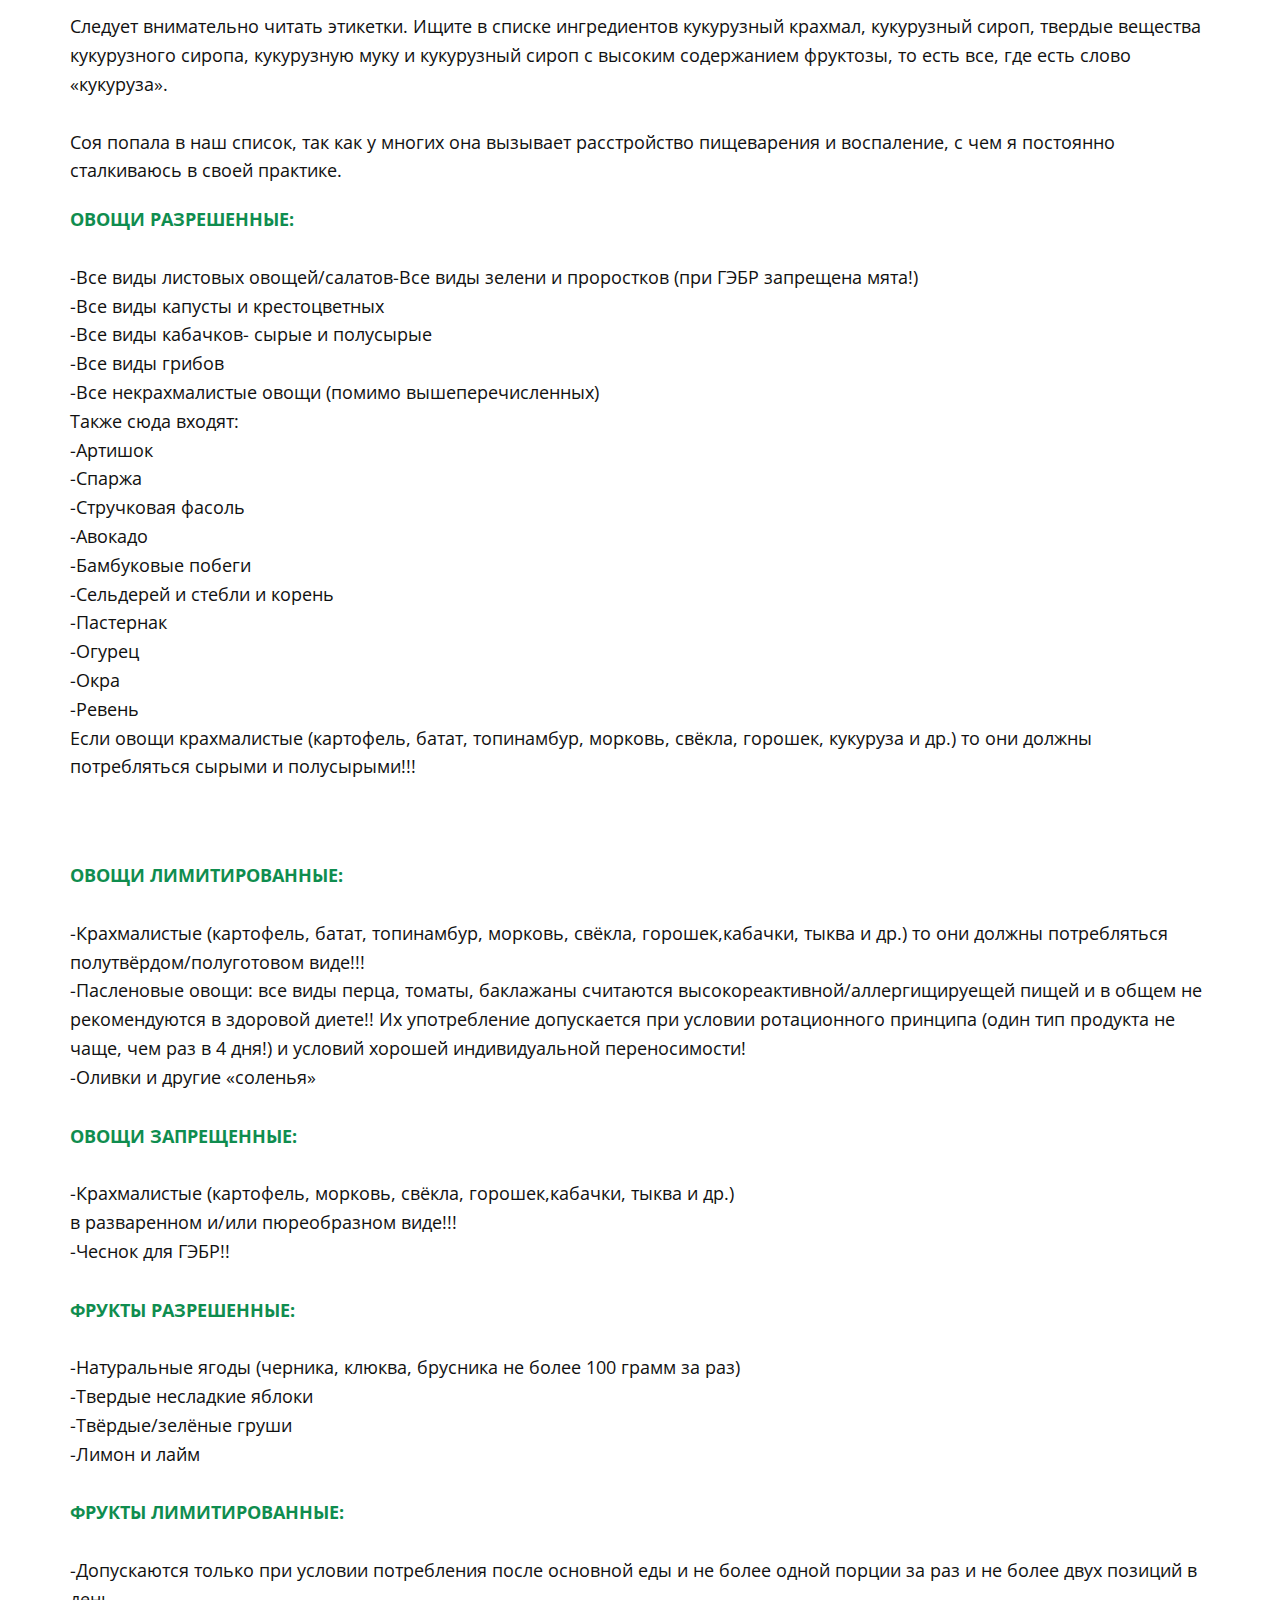
==== commit a2652def: "Update index.html" ====
--- a/index.html
+++ b/index.html
@@ -758,7 +758,7 @@
         </div>
         <h2 class="u-align-left u-text u-text-custom-color-2 u-text-default u-text-font u-text-3">ИСКЛЮЧАЕМ ГЛЮТЕН</h2>
         <p class="u-align-left u-text u-text-default u-text-4">Хлеб, кексы, торты, печенье, макаронные изделия и изделия <br>из дробленого зерна – все это явные источники глютена, <br>но он присутствует и в огромном количестве других продуктов скрытой форме.<br>
-          <br>Поэтому необходимо внимательно читать этикетки на упаковке <br>и проверять список ингредиентов<br> на наличие пшеницы, ячменя, камута, ржи <br>или спельты. Например, знаете ли вы, что в соевом соусе содержится пшеница?<br>
+          <br>Поэтому необходимо внимательно читать этикетки на упаковке <br>и проверять список ингредиентов<br> на наличие пшеницы, ячменя, камута, ржи или спельты. Например, знаете ли вы, что в соевом соусе содержится пшеница?<br>
           <br>Киноа, пшено, гречка и рис не содержат глютена. Радует, <br>что сейчас можно найти хлеб, макаронные изделия, и даже печенье, произведенные из этих зерновых. На упаковках многих продуктов есть надпись:<br>«Без глютена».<br>
           <br>Продукты без глютена <br>не обязательно полезны для здоровья. Например, печенье без глютена содержит сахар, поэтому всегда смотрите состав продуктов.
         </p>
